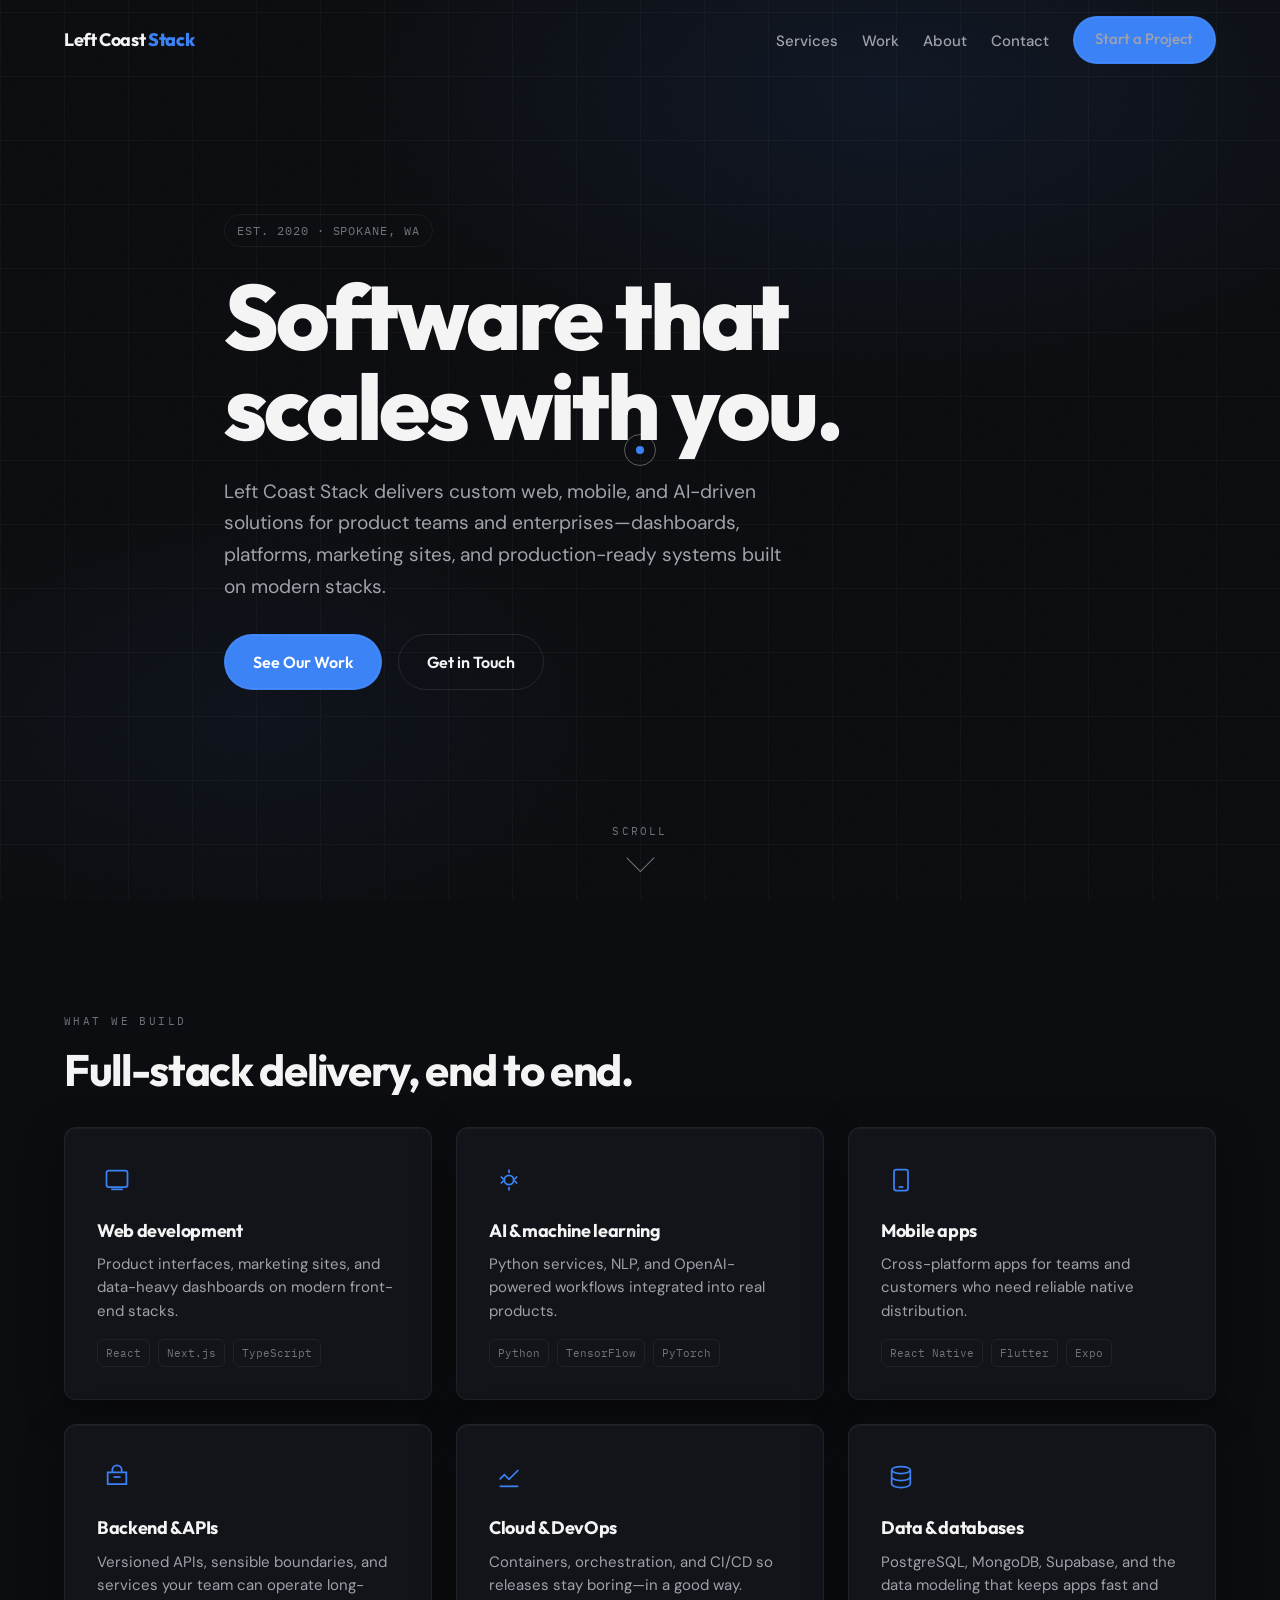
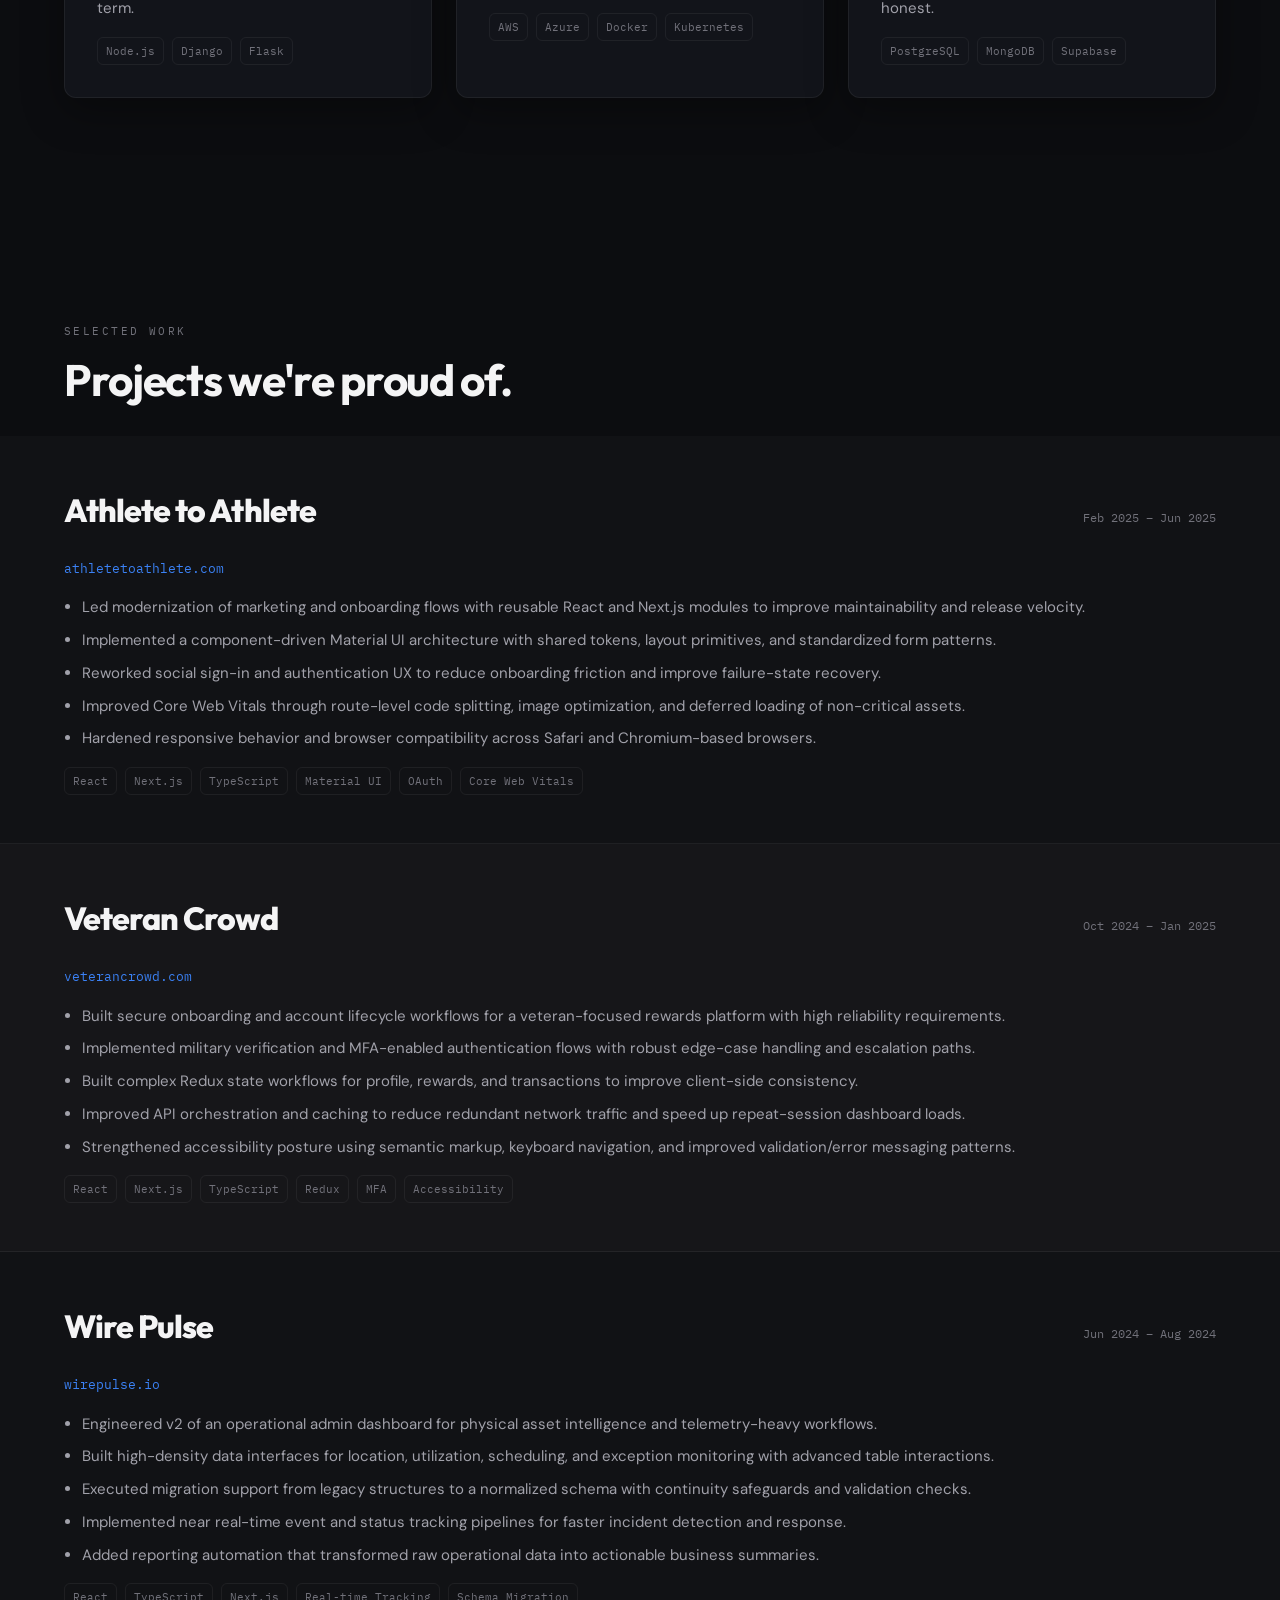
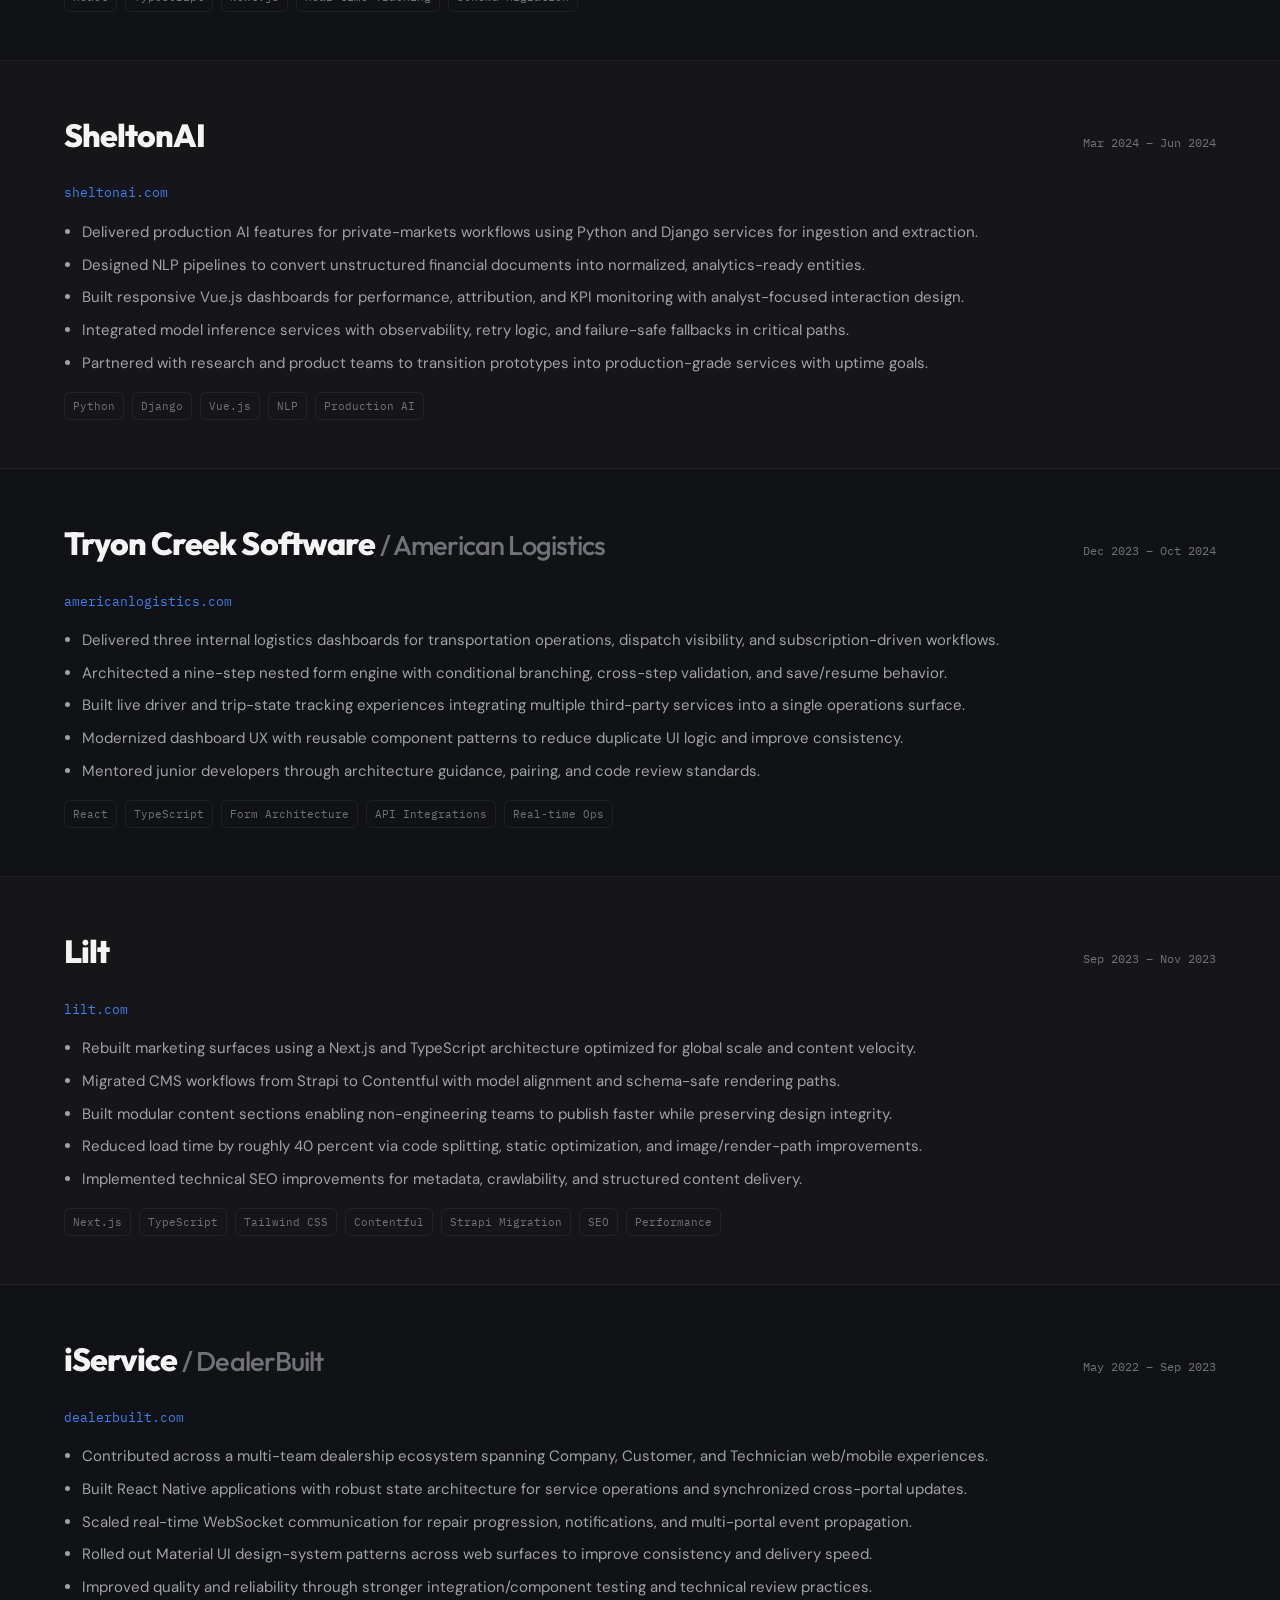
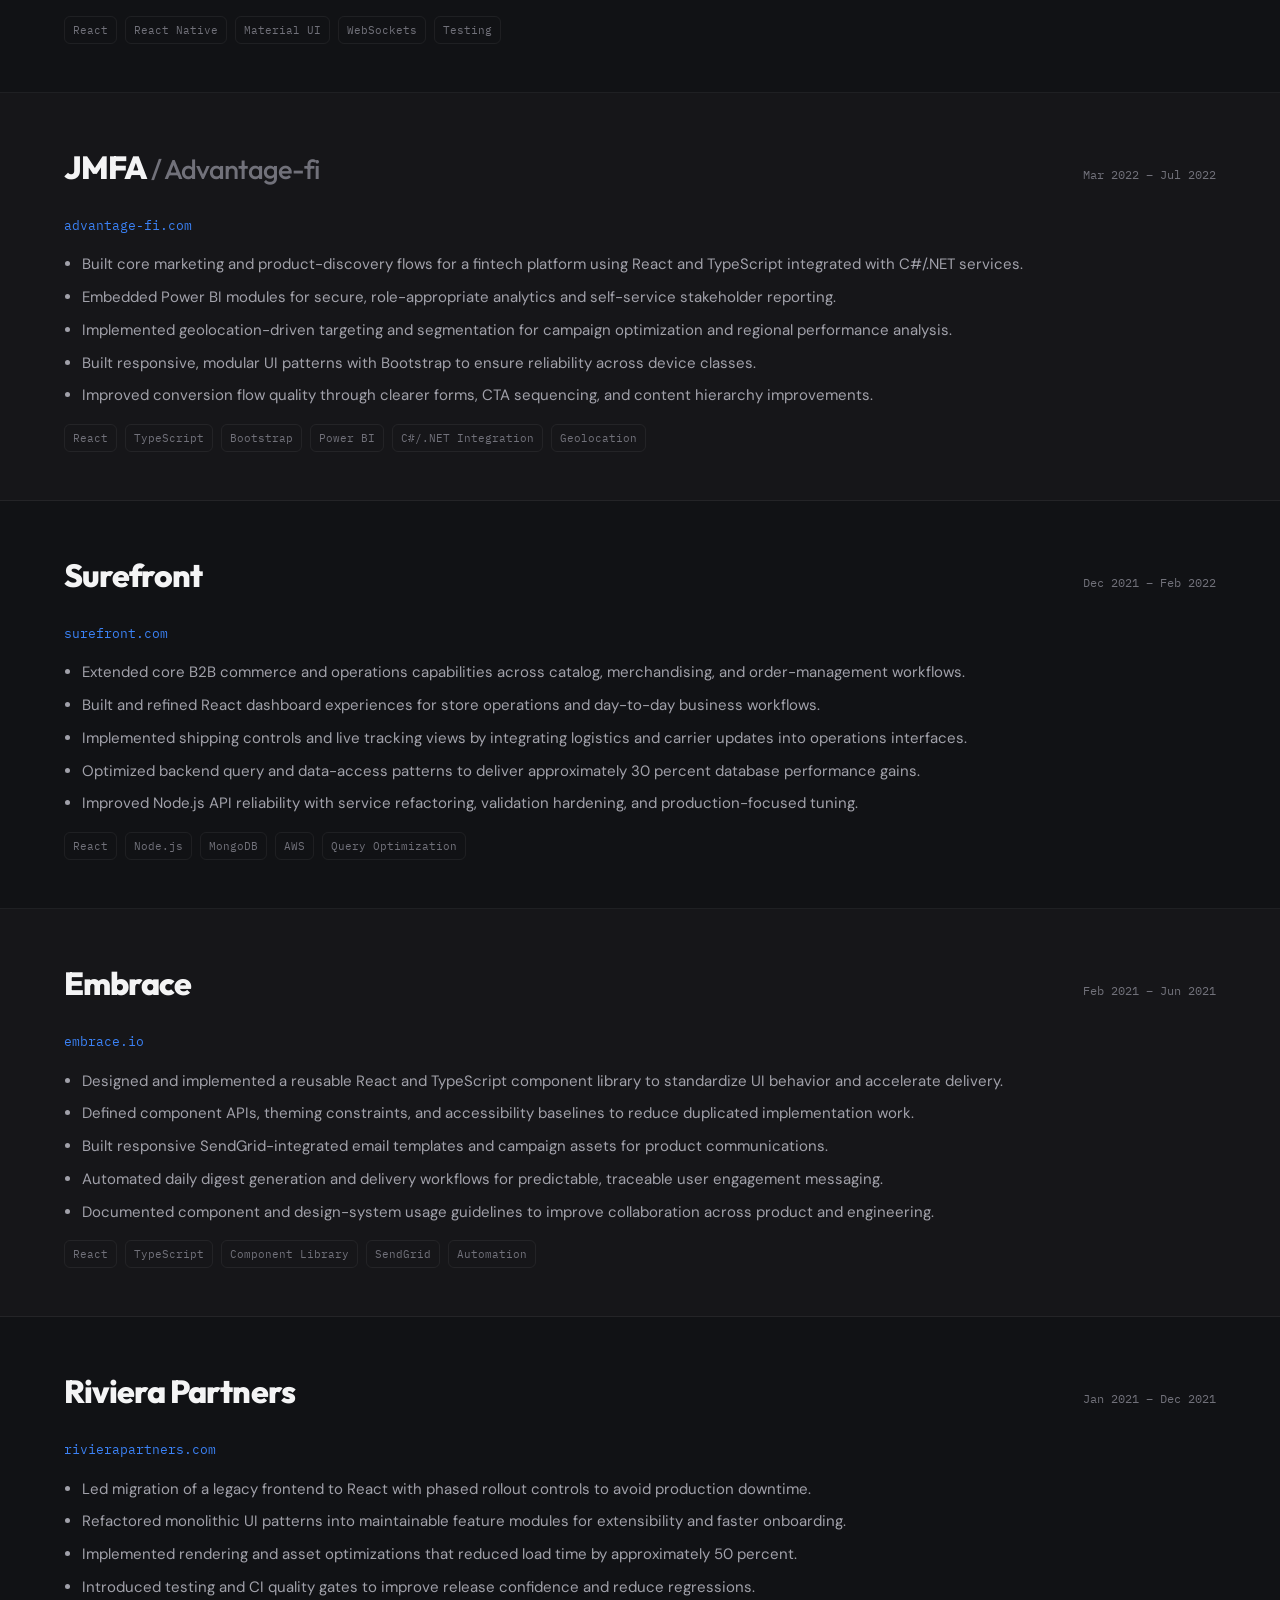
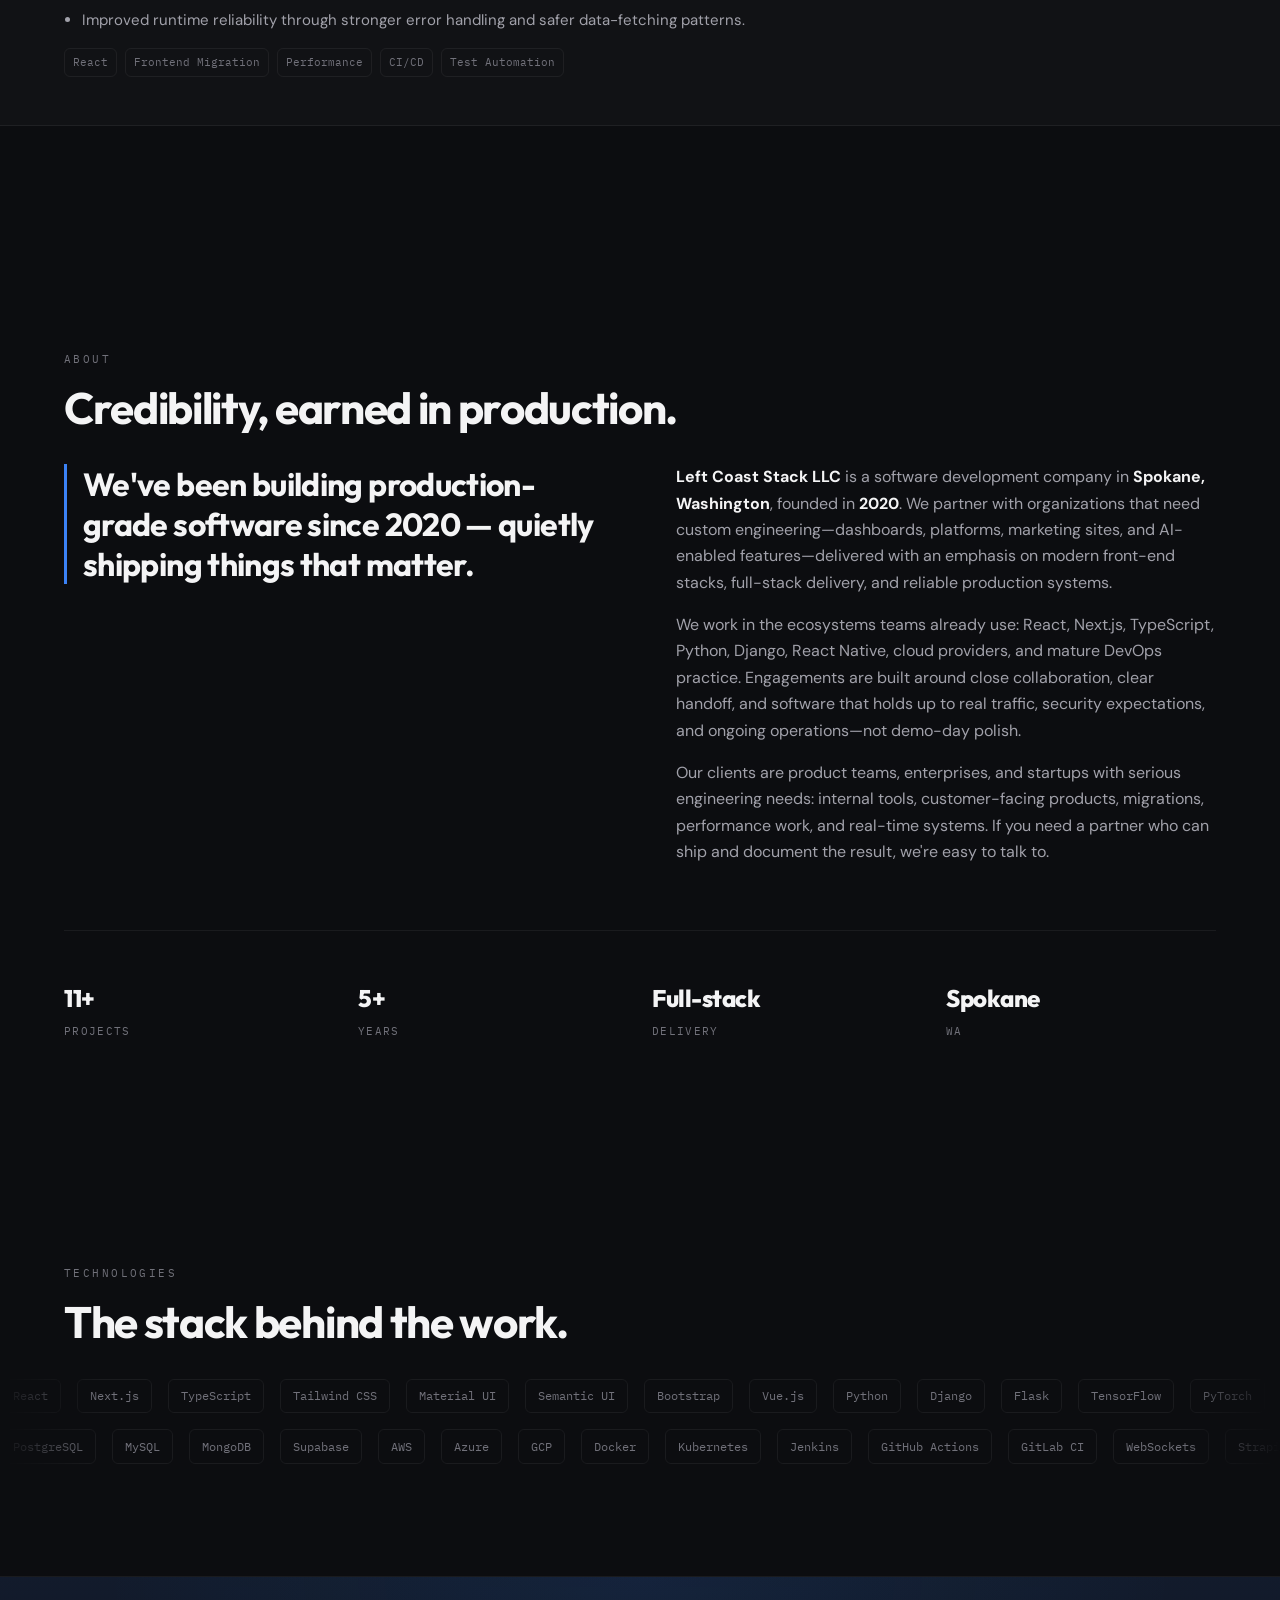
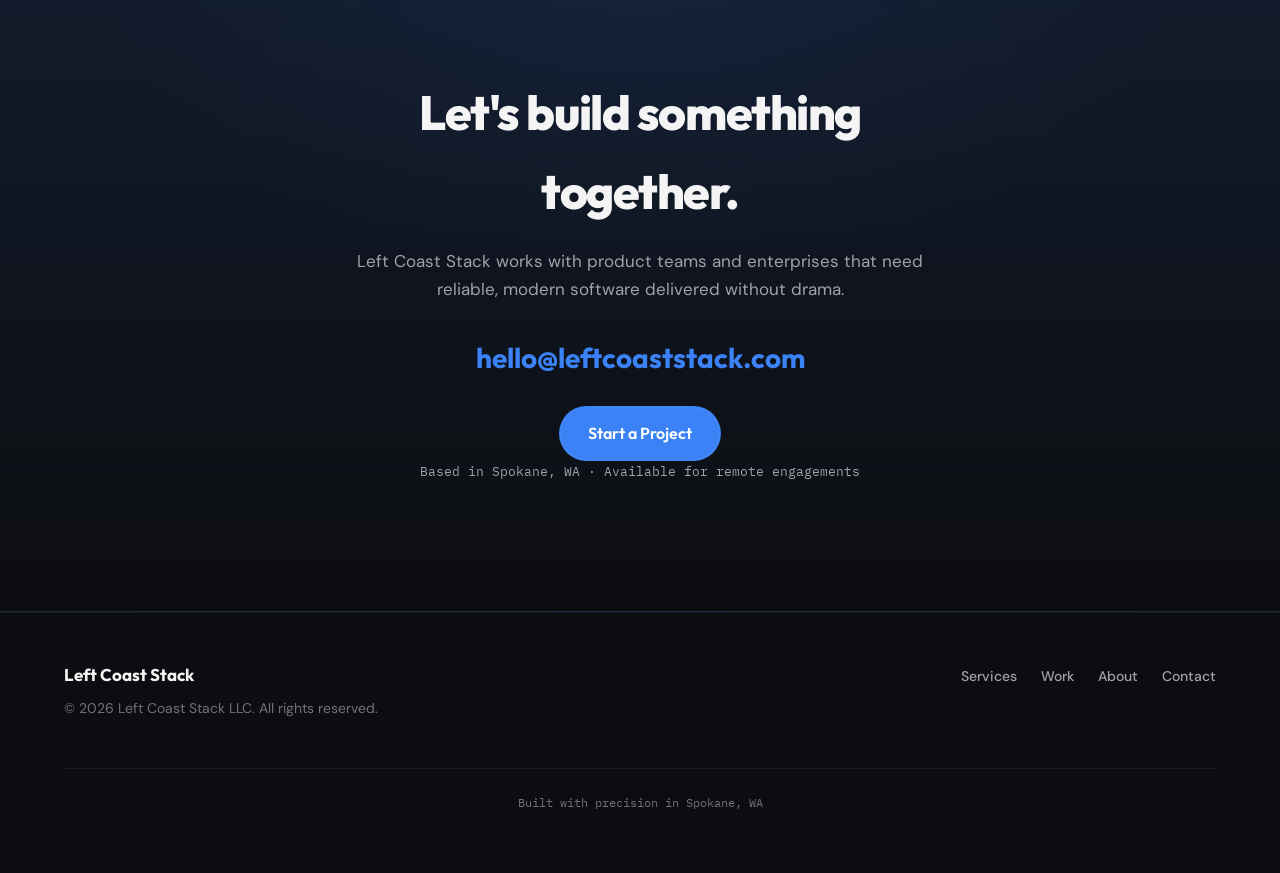
==== index.html @ 09f51503 "content: upgrade work experience copy across site Made-with: Cursor" ====
<!--
  DESIGN RESEARCH NOTES (FWA / Awwwards / Linear / Vercel / Stripe / dev-tool marketing sites)

  LAYOUT DECISIONS (borrowed & why):
  1) Centered editorial column with occasional full-bleed bands — matches Vercel/Stripe clarity:
     one primary reading measure, then rhythm breaks for portfolio “proof” so the page feels
     like a serious document, not a scattered landing template.
  2) Stacked horizontal project rows with alternating surface tones — common on high-end agency
     portfolios (Awwwards / Obys-style rhythm): scan-friendly, emphasizes each engagement as a
     discrete shipped artifact.
  3) Hero as full-viewport “stage” with faint grid + radial glow — echoes Linear’s calm dark UI
     and Vercel’s grid-as-aesthetic: depth without illustration bloat.

  TYPOGRAPHY STRATEGY:
  - Display / headings: Outfit (600–800) — geometric, confident, not overused like Space Grotesk.
  - Body: DM Sans (400–500) — humanist, highly legible on long about copy.
  - Tech / tags: IBM Plex Mono (400–500) — monospace credibility for stack tags and marquee.
  - Scale: clamp() from fluid hero (≈56–96px effective) down to compact labels; generous line-height
    on body (1.6–1.7), tighter on display (0.95–1.05).

  COLOR PALETTE RATIONALE:
  - Base #0c0d10 (near-black, slight warm neutrality): Pacific Northwest “night sky,” less sterile
    than pure black; reduces halation on OLED.
  - Surfaces #12141a / #161922: layered depth for cards and alternating work rows.
  - Text: high-contrast off-white hierarchy (#f4f4f5 primary, #a1a1aa muted).
  - Accent #3b82f6 (electric blue): signal for links, CTAs, and focus — reads as technical trust
    (infrastructure, precision) without purple SaaS cliché; used sparingly.

  MOTION / ANIMATION PHILOSOPHY:
  - Scroll: IntersectionObserver reveals — opacity + translateY, 0.6s ease-out, threshold 0.15;
    stagger lists with --delay. Motion earns attention; it never competes with copy (Linear’s
    “calm interface” principle).
  - Hover: fast (0.2–0.25s) micro-feedback on cards and work rows — tactile, not flashy.
  - Ambient: very slow (20s) gradient drift + low-opacity grid drift — alive but subconscious.

  SIGNATURE ELEMENT:
  - Custom cursor (dot + lagging ring) on pointer desktop + subtle film grain overlay — the kind of
    craft detail that reads “we care about pixels” before a visitor reads a single paragraph.
-->
<!DOCTYPE html>
<html lang="en">
  <head>
    <meta charset="utf-8" />
    <meta name="viewport" content="width=device-width, initial-scale=1" />
    <meta
      name="description"
      content="Left Coast Stack LLC — custom web, mobile, and AI-driven software for product teams and enterprises. Spokane, WA since 2020."
    />
    <title>Left Coast Stack LLC — Software engineering that ships</title>
    <link rel="icon" href="favicon.svg" type="image/svg+xml" />

    <meta property="og:type" content="website" />
    <meta property="og:title" content="Left Coast Stack LLC — Software engineering that ships" />
    <meta
      property="og:description"
      content="Custom software engineering for product teams and enterprises — dashboards, platforms, marketing sites, and AI-enabled features. Spokane, WA."
    />
    <meta property="og:url" content="https://leftcoaststack.com/" />
    <meta property="og:image" content="https://leftcoaststack.com/og-image.png" />
    <meta name="twitter:card" content="summary_large_image" />
    <meta name="twitter:title" content="Left Coast Stack LLC" />
    <meta
      name="twitter:description"
      content="Custom web, mobile, and AI-driven solutions — Spokane, WA since 2020."
    />
    <meta name="twitter:image" content="https://leftcoaststack.com/og-image.png" />

    <link rel="preconnect" href="https://fonts.googleapis.com" />
    <link rel="preconnect" href="https://fonts.gstatic.com" crossorigin />
    <link
      href="https://fonts.googleapis.com/css2?family=DM+Sans:ital,opsz,wght@0,9..40,400;0,9..40,500;1,9..40,400&family=IBM+Plex+Mono:wght@400;500&family=Outfit:wght@500;600;700;800&display=swap"
      rel="stylesheet"
    />

    <style>
      :root {
        --color-bg: #0c0d10;
        --color-surface: #12141a;
        --color-surface-elevated: #161922;
        --color-surface-row-a: rgba(255, 255, 255, 0.02);
        --color-surface-row-b: rgba(255, 255, 255, 0.04);
        --color-text: #f4f4f5;
        --color-text-muted: #a1a1aa;
        --color-text-faint: #71717a;
        --color-accent: #3b82f6;
        --color-accent-soft: rgba(59, 130, 246, 0.12);
        --color-border: rgba(255, 255, 255, 0.06);
        --color-border-strong: rgba(255, 255, 255, 0.1);
        --color-nav-scrolled-bg: rgba(12, 13, 16, 0.8);
        --font-display: "Outfit", system-ui, sans-serif;
        --font-body: "DM Sans", system-ui, sans-serif;
        --font-mono: "IBM Plex Mono", ui-monospace, monospace;
        --space-xs: 0.25rem;
        --space-sm: 0.5rem;
        --space-md: 1rem;
        --space-lg: 1.5rem;
        --space-xl: 2rem;
        --space-2xl: 3rem;
        --space-3xl: 4.5rem;
        --space-4xl: 6rem;
        --space-section: clamp(4rem, 12vw, 7rem);
        --radius-sm: 0.375rem;
        --radius-md: 0.75rem;
        --radius-pill: 9999px;
        --content-max: 72rem;
        --content-narrow: 40rem;
        --ease-out: cubic-bezier(0.22, 1, 0.36, 1);
        --transition-fast: 0.25s var(--ease-out);
        --transition-reveal: 0.6s var(--ease-out);
        --shadow-card: 0 1px 0 rgba(255, 255, 255, 0.04) inset, 0 12px 40px rgba(0, 0, 0, 0.35);
        --shadow-card-hover: 0 1px 0 rgba(255, 255, 255, 0.06) inset, 0 20px 50px rgba(0, 0, 0, 0.45);
        --z-cursor: 9999;
        --z-nav: 100;
        --z-grain: 50;
      }

      *,
      *::before,
      *::after {
        box-sizing: border-box;
      }

      html {
        scroll-behavior: smooth;
      }

      @media (prefers-reduced-motion: reduce) {
        html {
          scroll-behavior: auto;
        }
        *,
        *::before,
        *::after {
          animation-duration: 0.01ms !important;
          animation-iteration-count: 1 !important;
          transition-duration: 0.01ms !important;
        }
      }

      body {
        margin: 0;
        font-family: var(--font-body);
        font-size: 1.0625rem;
        line-height: 1.65;
        color: var(--color-text);
        background-color: var(--color-bg);
        overflow-x: hidden;
        -webkit-font-smoothing: antialiased;
      }

      .skip-link {
        position: absolute;
        left: -9999px;
        top: 0.5rem;
        z-index: calc(var(--z-nav) + 1);
        padding: var(--space-sm) var(--space-md);
        background: var(--color-accent);
        color: #fff;
        font-weight: 600;
        border-radius: var(--radius-sm);
        text-decoration: none;
      }

      .skip-link:focus {
        left: 0.5rem;
      }

      /* Film grain */
      .grain {
        pointer-events: none;
        position: fixed;
        inset: 0;
        z-index: var(--z-grain);
        opacity: 0.04;
        mix-blend-mode: overlay;
        background-image: url("data:image/svg+xml,%3Csvg viewBox='0 0 256 256' xmlns='http://www.w3.org/2000/svg'%3E%3Cfilter id='n'%3E%3CfeTurbulence type='fractalNoise' baseFrequency='0.85' numOctaves='4' stitchTiles='stitch'/%3E%3C/filter%3E%3Crect width='100%25' height='100%25' filter='url(%23n)'/%3E%3C/svg%3E");
      }

      /* Custom cursor */
      .cursor-dot,
      .cursor-ring {
        display: none;
      }

      html:has(body.is-pointer-fine),
      body.is-pointer-fine,
      body.is-pointer-fine * {
        cursor: none;
      }

      body.is-pointer-fine .cursor-dot,
      body.is-pointer-fine .cursor-ring {
        display: block;
        position: fixed;
        top: 0;
        left: 0;
        pointer-events: none;
        z-index: var(--z-cursor);
        border-radius: 50%;
        transform: translate3d(-100px, -100px, 0);
        will-change: transform;
      }

      body.is-pointer-fine .cursor-dot {
        width: 8px;
        height: 8px;
        margin: -4px 0 0 -4px;
        background: var(--color-accent);
        transform-origin: center center;
        transition: background 0.2s ease, opacity 0.2s ease;
      }

      body.is-pointer-fine .cursor-ring {
        width: 32px;
        height: 32px;
        margin: -16px 0 0 -16px;
        border: 1px solid rgba(244, 244, 245, 0.35);
        transition: border-color 0.2s ease, background 0.2s ease, opacity 0.2s ease;
      }

      body.is-pointer-fine.cursor-hover .cursor-dot {
        background: #fff;
      }

      body.is-pointer-fine.cursor-hover .cursor-ring {
        border-color: var(--color-accent);
        background: rgba(59, 130, 246, 0.08);
      }

      a:focus-visible,
      button:focus-visible {
        outline: 2px solid var(--color-accent);
        outline-offset: 3px;
      }

      .container {
        width: min(100% - var(--space-xl) * 2, var(--content-max));
        margin-inline: auto;
      }

      .container--narrow {
        width: min(100% - var(--space-xl) * 2, var(--content-narrow));
      }

      /* Nav */
      .site-nav {
        position: fixed;
        top: 0;
        left: 0;
        right: 0;
        z-index: var(--z-nav);
        transition: background var(--transition-fast), border-color var(--transition-fast),
          backdrop-filter var(--transition-fast);
      }

      .site-nav__inner {
        display: flex;
        align-items: center;
        justify-content: space-between;
        gap: var(--space-md);
        padding: var(--space-md) var(--space-xl);
        max-width: calc(var(--content-max) + 4rem);
        margin-inline: auto;
      }

      .site-nav.scrolled {
        background: var(--color-nav-scrolled-bg);
        backdrop-filter: blur(16px);
        -webkit-backdrop-filter: blur(16px);
        border-bottom: 1px solid rgba(255, 255, 255, 0.08);
      }

      .logo {
        font-family: var(--font-display);
        font-weight: 700;
        font-size: 1.125rem;
        letter-spacing: -0.02em;
        color: var(--color-text);
        text-decoration: none;
        white-space: nowrap;
      }

      .logo__accent {
        color: var(--color-accent);
        font-weight: 800;
      }

      .nav-links {
        display: flex;
        flex-wrap: wrap;
        align-items: center;
        justify-content: flex-end;
        gap: var(--space-lg);
        list-style: none;
        margin: 0;
        padding: 0;
      }

      .nav-links a {
        font-size: 0.9375rem;
        font-weight: 500;
        color: var(--color-text-muted);
        text-decoration: none;
        transition: color var(--transition-fast);
      }

      .nav-links a:hover {
        color: var(--color-text);
      }

      .btn {
        display: inline-flex;
        align-items: center;
        justify-content: center;
        gap: var(--space-sm);
        font-family: var(--font-display);
        font-weight: 600;
        font-size: 0.9375rem;
        padding: 0.65rem 1.35rem;
        border-radius: var(--radius-pill);
        text-decoration: none;
        border: 1px solid transparent;
        cursor: pointer;
        transition: transform var(--transition-fast), border-color var(--transition-fast),
          background var(--transition-fast), color var(--transition-fast), box-shadow var(--transition-fast);
      }

      .btn--primary {
        background: var(--color-accent);
        color: #fff;
        box-shadow: 0 0 0 1px rgba(255, 255, 255, 0.06) inset;
      }

      .btn--primary:hover {
        filter: brightness(1.06);
        transform: translateY(-1px);
      }

      .btn--ghost {
        background: transparent;
        color: var(--color-text);
        border-color: var(--color-border-strong);
      }

      .btn--ghost:hover {
        border-color: var(--color-accent);
        color: var(--color-text);
      }

      .btn--large {
        padding: 0.85rem 1.75rem;
        font-size: 1rem;
      }

      /* Reveal */
      .reveal {
        opacity: 0;
        transform: translateY(24px);
        transition: opacity var(--transition-reveal), transform var(--transition-reveal);
        transition-delay: var(--delay, 0s);
      }

      .reveal.is-visible {
        opacity: 1;
        transform: translateY(0);
      }

      .hero-line {
        opacity: 0;
        transform: translateY(16px);
        animation: heroLineIn 0.7s var(--ease-out) forwards;
        animation-delay: var(--hero-delay, 0s);
      }

      @keyframes heroLineIn {
        to {
          opacity: 1;
          transform: translateY(0);
        }
      }

      /* Hero */
      .hero {
        position: relative;
        min-height: 100vh;
        min-height: 100dvh;
        display: flex;
        flex-direction: column;
        justify-content: center;
        padding: calc(5rem + var(--space-xl)) var(--space-xl) var(--space-3xl);
        overflow: hidden;
      }

      .hero__bg {
        position: absolute;
        inset: 0;
        z-index: 0;
        background: radial-gradient(ellipse 80% 60% at 70% 10%, rgba(59, 130, 246, 0.09), transparent 55%),
          radial-gradient(ellipse 60% 50% at 20% 80%, rgba(59, 130, 246, 0.05), transparent 50%),
          var(--color-bg);
        animation: meshDrift 20s ease-in-out infinite alternate;
      }

      @keyframes meshDrift {
        0% {
          filter: hue-rotate(0deg);
          transform: scale(1) translate3d(0, 0, 0);
        }
        100% {
          filter: hue-rotate(12deg);
          transform: scale(1.03) translate3d(-1%, 1%, 0);
        }
      }

      .hero__grid-lines {
        position: absolute;
        inset: -20%;
        z-index: 0;
        opacity: 0.06;
        background-image: linear-gradient(rgba(255, 255, 255, 0.5) 1px, transparent 1px),
          linear-gradient(90deg, rgba(255, 255, 255, 0.5) 1px, transparent 1px);
        background-size: 64px 64px;
        animation: gridDrift 80s linear infinite;
      }

      @keyframes gridDrift {
        to {
          transform: translate3d(-64px, -64px, 0);
        }
      }

      .hero__content {
        position: relative;
        z-index: 1;
        max-width: 52rem;
      }

      .hero__title {
        font-family: var(--font-display);
        font-weight: 800;
        letter-spacing: -0.035em;
        line-height: 0.98;
        font-size: clamp(3.25rem, 8vw, 5.75rem);
        margin: 0 0 var(--space-lg);
        color: var(--color-text);
      }

      .hero__title .line {
        display: block;
      }

      .hero__badge {
        display: inline-flex;
        align-items: center;
        gap: var(--space-sm);
        font-family: var(--font-mono);
        font-size: 0.75rem;
        letter-spacing: 0.08em;
        text-transform: uppercase;
        color: var(--color-text-faint);
        border: 1px solid var(--color-border);
        padding: 0.35rem 0.75rem;
        border-radius: var(--radius-pill);
        margin-bottom: var(--space-lg);
      }

      .hero__sub {
        font-size: clamp(1.05rem, 2vw, 1.2rem);
        color: var(--color-text-muted);
        max-width: 36rem;
        margin: 0 0 var(--space-xl);
      }

      .hero__actions {
        display: flex;
        flex-wrap: wrap;
        gap: var(--space-md);
        margin-bottom: var(--space-2xl);
      }

      .scroll-hint {
        position: absolute;
        bottom: var(--space-xl);
        left: 50%;
        transform: translateX(-50%);
        z-index: 1;
        display: flex;
        flex-direction: column;
        align-items: center;
        gap: var(--space-sm);
        color: var(--color-text-faint);
        font-family: var(--font-mono);
        font-size: 0.6875rem;
        letter-spacing: 0.2em;
        text-transform: uppercase;
      }

      .scroll-hint__chev {
        width: 20px;
        height: 20px;
        border-right: 1px solid currentColor;
        border-bottom: 1px solid currentColor;
        transform: rotate(45deg);
        animation: chevBounce 2s ease-in-out infinite;
      }

      @keyframes chevBounce {
        0%,
        100% {
          transform: rotate(45deg) translateY(0);
          opacity: 0.4;
        }
        50% {
          transform: rotate(45deg) translateY(6px);
          opacity: 1;
        }
      }

      /* Sections */
      .section-label {
        font-family: var(--font-mono);
        font-size: 0.6875rem;
        letter-spacing: 0.22em;
        text-transform: uppercase;
        color: var(--color-text-faint);
        margin: 0 0 var(--space-md);
      }

      .section-title {
        font-family: var(--font-display);
        font-weight: 700;
        font-size: clamp(2rem, 4vw, 2.75rem);
        letter-spacing: -0.03em;
        line-height: 1.1;
        margin: 0 0 var(--space-xl);
        color: var(--color-text);
      }

      .section {
        padding-block: var(--space-section);
        scroll-margin-top: 5rem;
      }

      /* Services */
      .services-grid {
        display: grid;
        grid-template-columns: repeat(auto-fit, minmax(17rem, 1fr));
        gap: var(--space-lg);
      }

      .service-card {
        position: relative;
        background: var(--color-surface);
        border: 1px solid var(--color-border);
        border-radius: var(--radius-md);
        padding: var(--space-xl);
        box-shadow: var(--shadow-card);
        transition: transform var(--transition-fast), border-color var(--transition-fast),
          box-shadow var(--transition-fast);
      }

      .service-card:hover {
        transform: translateY(-4px);
        border-color: rgba(59, 130, 246, 0.35);
        box-shadow: var(--shadow-card-hover);
      }

      .service-card__icon {
        width: 2.5rem;
        height: 2.5rem;
        display: flex;
        align-items: center;
        justify-content: center;
        margin-bottom: var(--space-md);
        color: var(--color-accent);
      }

      .service-card h3 {
        font-family: var(--font-display);
        font-weight: 700;
        font-size: 1.125rem;
        margin: 0 0 var(--space-sm);
        letter-spacing: -0.02em;
      }

      .service-card p {
        margin: 0 0 var(--space-md);
        color: var(--color-text-muted);
        font-size: 0.9375rem;
        line-height: 1.55;
      }

      .tag-row {
        display: flex;
        flex-wrap: wrap;
        gap: var(--space-sm);
      }

      .tag {
        font-family: var(--font-mono);
        font-size: 0.6875rem;
        padding: 0.25rem 0.5rem;
        border-radius: var(--radius-sm);
        border: 1px solid var(--color-border);
        color: var(--color-text-faint);
      }

      /* Work */
      .work-list {
        display: flex;
        flex-direction: column;
        gap: 0;
      }

      .work-row {
        position: relative;
        padding: var(--space-2xl) var(--space-xl);
        border-bottom: 1px solid var(--color-border);
        transition: background var(--transition-fast);
      }

      .work-row::before {
        content: "";
        position: absolute;
        left: 0;
        top: 0;
        bottom: 0;
        width: 3px;
        background: var(--color-accent);
        transform: scaleY(0);
        transform-origin: center top;
        opacity: 0;
        transition: transform 0.35s var(--ease-out), opacity 0.35s var(--ease-out);
      }

      .work-row:hover {
        background: rgba(255, 255, 255, 0.03);
      }

      .work-row:hover::before {
        transform: scaleY(1);
        opacity: 1;
      }

      .work-row:nth-child(odd) {
        background: var(--color-surface-row-a);
      }

      .work-row:nth-child(even) {
        background: var(--color-surface-row-b);
      }

      .work-row:hover:nth-child(odd),
      .work-row:hover:nth-child(even) {
        background: rgba(59, 130, 246, 0.06);
      }

      .work-row__inner {
        max-width: var(--content-max);
        margin-inline: auto;
      }

      .work-row__top {
        display: flex;
        flex-wrap: wrap;
        align-items: baseline;
        justify-content: space-between;
        gap: var(--space-md);
        margin-bottom: var(--space-md);
      }

      .work-row__client {
        font-family: var(--font-display);
        font-weight: 800;
        font-size: clamp(1.5rem, 3vw, 2rem);
        letter-spacing: -0.03em;
        margin: 0;
      }

      .work-row__meta {
        font-family: var(--font-mono);
        font-size: 0.75rem;
        color: var(--color-text-faint);
      }

      .work-row__link {
        display: inline-block;
        font-family: var(--font-mono);
        font-size: 0.8125rem;
        color: var(--color-accent);
        text-decoration: none;
        margin-bottom: var(--space-md);
        word-break: break-all;
      }

      .work-row__link:hover {
        text-decoration: underline;
      }

      .work-row ul {
        margin: 0 0 var(--space-md);
        padding-left: 1.15rem;
        color: var(--color-text-muted);
        font-size: 0.9375rem;
      }

      .work-row li {
        margin-bottom: var(--space-sm);
      }

      /* About split */
      .about-grid {
        display: grid;
        grid-template-columns: 1fr;
        gap: var(--space-2xl);
        align-items: start;
      }

      @media (min-width: 960px) {
        .about-grid {
          grid-template-columns: 1fr 1fr;
          gap: var(--space-3xl);
        }
      }

      .pull-quote {
        font-family: var(--font-display);
        font-weight: 700;
        font-size: clamp(1.5rem, 2.5vw, 2rem);
        line-height: 1.25;
        letter-spacing: -0.02em;
        color: var(--color-text);
        margin: 0;
        padding-left: var(--space-md);
        border-left: 3px solid var(--color-accent);
      }

      .about-copy p {
        color: var(--color-text-muted);
        margin: 0 0 var(--space-md);
        font-size: 1rem;
      }

      .stats {
        display: grid;
        grid-template-columns: repeat(2, 1fr);
        gap: var(--space-lg);
        margin-top: var(--space-2xl);
        padding-top: var(--space-2xl);
        border-top: 1px solid var(--color-border);
      }

      @media (min-width: 768px) {
        .stats {
          grid-template-columns: repeat(4, 1fr);
        }
      }

      .stat {
        text-align: left;
      }

      .stat__value {
        font-family: var(--font-display);
        font-weight: 800;
        font-size: 1.5rem;
        color: var(--color-text);
        letter-spacing: -0.02em;
      }

      .stat__label {
        font-family: var(--font-mono);
        font-size: 0.6875rem;
        letter-spacing: 0.12em;
        text-transform: uppercase;
        color: var(--color-text-faint);
        margin-top: var(--space-xs);
      }

      /* Marquee */
      .marquee-wrap {
        overflow: hidden;
        mask-image: linear-gradient(90deg, transparent, #000 8%, #000 92%, transparent);
        -webkit-mask-image: linear-gradient(90deg, transparent, #000 8%, #000 92%, transparent);
      }

      .marquee {
        display: flex;
        width: max-content;
        gap: var(--space-md);
        animation: marqueeLeft 55s linear infinite;
      }

      .marquee--reverse {
        animation-name: marqueeRight;
        margin-top: var(--space-md);
      }

      .marquee-wrap:hover .marquee {
        animation-play-state: paused;
      }

      @keyframes marqueeLeft {
        from {
          transform: translateX(0);
        }
        to {
          transform: translateX(-50%);
        }
      }

      @keyframes marqueeRight {
        from {
          transform: translateX(-50%);
        }
        to {
          transform: translateX(0);
        }
      }

      .marquee__inner {
        display: flex;
        gap: var(--space-md);
      }

      .marquee .tag {
        white-space: nowrap;
        font-size: 0.75rem;
        padding: 0.4rem 0.75rem;
      }

      /* Contact */
      .contact-band {
        padding: var(--space-4xl) var(--space-xl);
        background: linear-gradient(180deg, var(--color-accent-soft), transparent),
          radial-gradient(ellipse 70% 80% at 50% 0%, rgba(59, 130, 246, 0.08), transparent 60%);
        border-top: 1px solid var(--color-border);
        border-bottom: 1px solid var(--color-border);
        text-align: center;
      }

      .contact-band h2 {
        font-family: var(--font-display);
        font-weight: 800;
        font-size: clamp(2rem, 4vw, 3rem);
        letter-spacing: -0.03em;
        margin: 0 0 var(--space-md);
      }

      .contact-band p {
        color: var(--color-text-muted);
        max-width: 36rem;
        margin: 0 auto var(--space-xl);
      }

      .contact-email {
        font-family: var(--font-display);
        font-weight: 700;
        font-size: clamp(1.25rem, 3vw, 1.75rem);
        color: var(--color-accent);
        text-decoration: none;
        display: inline-block;
        margin-bottom: var(--space-lg);
      }

      .contact-email:hover {
        text-decoration: underline;
      }

      .contact-loc {
        font-family: var(--font-mono);
        font-size: 0.8125rem;
        color: var(--color-text-faint);
        margin-top: var(--space-xl);
      }

      /* Footer */
      .site-footer {
        padding: var(--space-2xl) var(--space-xl);
        border-top: 1px solid rgba(255, 255, 255, 0.06);
      }

      .footer__grid {
        display: grid;
        gap: var(--space-xl);
        max-width: var(--content-max);
        margin-inline: auto;
      }

      @media (min-width: 768px) {
        .footer__grid {
          grid-template-columns: 1fr auto;
          align-items: start;
        }
      }

      .footer__brand {
        font-family: var(--font-display);
        font-weight: 700;
        margin: 0 0 var(--space-sm);
      }

      .footer__copy {
        margin: 0;
        font-size: 0.875rem;
        color: var(--color-text-faint);
      }

      .footer__nav {
        display: flex;
        flex-wrap: wrap;
        gap: var(--space-md) var(--space-lg);
        list-style: none;
        margin: 0;
        padding: 0;
      }

      .footer__nav a {
        color: var(--color-text-muted);
        text-decoration: none;
        font-size: 0.875rem;
        font-weight: 500;
      }

      .footer__nav a:hover {
        color: var(--color-text);
      }

      .footer__tag {
        grid-column: 1 / -1;
        text-align: center;
        font-family: var(--font-mono);
        font-size: 0.75rem;
        color: var(--color-text-faint);
        padding-top: var(--space-lg);
        border-top: 1px solid var(--color-border);
        margin-top: var(--space-md);
      }

      @media (max-width: 640px) {
        .site-nav__inner {
          flex-direction: column;
          align-items: stretch;
          padding: var(--space-md);
        }

        .nav-links {
          justify-content: center;
          gap: var(--space-md);
        }

        .nav-links li:last-child {
          width: 100%;
          display: flex;
          justify-content: center;
        }

        .scroll-hint {
          display: none;
        }
      }
    </style>
  </head>
  <body>
    <div class="grain" aria-hidden="true"></div>
    <div class="cursor-dot" aria-hidden="true"></div>
    <div class="cursor-ring" aria-hidden="true"></div>

    <a class="skip-link" href="#main">Skip to content</a>

    <header class="site-nav" id="site-nav" role="banner">
      <div class="site-nav__inner">
        <a class="logo" href="#top" aria-label="Left Coast Stack home">
          Left Coast <span class="logo__accent">Stack</span>
        </a>
        <nav aria-label="Primary">
          <ul class="nav-links">
            <li><a href="#services">Services</a></li>
            <li><a href="#work">Work</a></li>
            <li><a href="#about">About</a></li>
            <li><a href="#contact">Contact</a></li>
            <li><a class="btn btn--primary" href="mailto:hello@leftcoaststack.com">Start a Project</a></li>
          </ul>
        </nav>
      </div>
    </header>

    <main id="main">
      <section class="hero" id="top" aria-label="Introduction">
        <div class="hero__bg" aria-hidden="true"></div>
        <div class="hero__grid-lines" aria-hidden="true"></div>
        <div class="container hero__content">
          <p class="hero__badge hero-line" style="--hero-delay: 0.05s">Est. 2020 · Spokane, WA</p>
          <h1 class="hero__title">
            <span class="line hero-line" style="--hero-delay: 0.15s">Software that</span>
            <span class="line hero-line" style="--hero-delay: 0.28s">scales with you.</span>
          </h1>
          <p class="hero__sub hero-line" style="--hero-delay: 0.42s">
            Left Coast Stack delivers custom web, mobile, and AI-driven solutions for product teams and
            enterprises—dashboards, platforms, marketing sites, and production-ready systems built on modern stacks.
          </p>
          <div class="hero__actions hero-line" style="--hero-delay: 0.55s">
            <a class="btn btn--primary btn--large" href="#work">See Our Work</a>
            <a class="btn btn--ghost btn--large" href="#contact">Get in Touch</a>
          </div>
        </div>
        <div class="scroll-hint" aria-hidden="true">
          <span>Scroll</span>
          <span class="scroll-hint__chev"></span>
        </div>
      </section>

      <section class="section" id="services" aria-labelledby="services-heading">
        <div class="container">
          <p class="section-label reveal">What we build</p>
          <h2 id="services-heading" class="section-title reveal" style="--delay: 0.05s">
            Full-stack delivery, end to end.
          </h2>
          <div class="services-grid">
            <article class="service-card reveal" style="--delay: 0s">
              <div class="service-card__icon" aria-hidden="true">
                <svg width="28" height="28" viewBox="0 0 24 24" fill="none" stroke="currentColor" stroke-width="1.5">
                  <rect x="3" y="4" width="18" height="14" rx="2" />
                  <path d="M7 20h10" />
                </svg>
              </div>
              <h3>Web development</h3>
              <p>Product interfaces, marketing sites, and data-heavy dashboards on modern front-end stacks.</p>
              <div class="tag-row">
                <span class="tag">React</span>
                <span class="tag">Next.js</span>
                <span class="tag">TypeScript</span>
              </div>
            </article>
            <article class="service-card reveal" style="--delay: 0.1s">
              <div class="service-card__icon" aria-hidden="true">
                <svg width="28" height="28" viewBox="0 0 24 24" fill="none" stroke="currentColor" stroke-width="1.5">
                  <path d="M12 3v3M5 9l2.5 2.5M19 9l-2.5 2.5M5 15l2.5-2.5M19 15l-2.5-2.5M12 21v-3" />
                  <circle cx="12" cy="12" r="4" />
                </svg>
              </div>
              <h3>AI &amp; machine learning</h3>
              <p>Python services, NLP, and OpenAI-powered workflows integrated into real products.</p>
              <div class="tag-row">
                <span class="tag">Python</span>
                <span class="tag">TensorFlow</span>
                <span class="tag">PyTorch</span>
              </div>
            </article>
            <article class="service-card reveal" style="--delay: 0.2s">
              <div class="service-card__icon" aria-hidden="true">
                <svg width="28" height="28" viewBox="0 0 24 24" fill="none" stroke="currentColor" stroke-width="1.5">
                  <rect x="6" y="3" width="12" height="18" rx="2" />
                  <path d="M10 18h4" />
                </svg>
              </div>
              <h3>Mobile apps</h3>
              <p>Cross-platform apps for teams and customers who need reliable native distribution.</p>
              <div class="tag-row">
                <span class="tag">React Native</span>
                <span class="tag">Flutter</span>
                <span class="tag">Expo</span>
              </div>
            </article>
            <article class="service-card reveal" style="--delay: 0.3s">
              <div class="service-card__icon" aria-hidden="true">
                <svg width="28" height="28" viewBox="0 0 24 24" fill="none" stroke="currentColor" stroke-width="1.5">
                  <path d="M4 8h16v10H4zM8 8V6a4 4 0 018 0v2" />
                  <path d="M9 12h6" />
                </svg>
              </div>
              <h3>Backend &amp; APIs</h3>
              <p>Versioned APIs, sensible boundaries, and services your team can operate long-term.</p>
              <div class="tag-row">
                <span class="tag">Node.js</span>
                <span class="tag">Django</span>
                <span class="tag">Flask</span>
              </div>
            </article>
            <article class="service-card reveal" style="--delay: 0.4s">
              <div class="service-card__icon" aria-hidden="true">
                <svg width="28" height="28" viewBox="0 0 24 24" fill="none" stroke="currentColor" stroke-width="1.5">
                  <path d="M4 14l4-4 4 4 8-8" />
                  <path d="M4 20h16" />
                </svg>
              </div>
              <h3>Cloud &amp; DevOps</h3>
              <p>Containers, orchestration, and CI/CD so releases stay boring—in a good way.</p>
              <div class="tag-row">
                <span class="tag">AWS</span>
                <span class="tag">Azure</span>
                <span class="tag">Docker</span>
                <span class="tag">Kubernetes</span>
              </div>
            </article>
            <article class="service-card reveal" style="--delay: 0.5s">
              <div class="service-card__icon" aria-hidden="true">
                <svg width="28" height="28" viewBox="0 0 24 24" fill="none" stroke="currentColor" stroke-width="1.5">
                  <ellipse cx="12" cy="6" rx="8" ry="3" />
                  <path d="M4 6v6c0 1.7 3.6 3 8 3s8-1.3 8-3V6" />
                  <path d="M4 12v6c0 1.7 3.6 3 8 3s8-1.3 8-3v-6" />
                </svg>
              </div>
              <h3>Data &amp; databases</h3>
              <p>PostgreSQL, MongoDB, Supabase, and the data modeling that keeps apps fast and honest.</p>
              <div class="tag-row">
                <span class="tag">PostgreSQL</span>
                <span class="tag">MongoDB</span>
                <span class="tag">Supabase</span>
              </div>
            </article>
          </div>
        </div>
      </section>

      <section class="section" id="work" aria-labelledby="work-heading">
        <div class="container" style="margin-bottom: var(--space-xl)">
          <p class="section-label reveal">Selected work</p>
          <h2 id="work-heading" class="section-title reveal" style="--delay: 0.05s">Projects we're proud of.</h2>
        </div>
        <div class="work-list">
          <article class="work-row reveal" style="--delay: 0s">
            <div class="work-row__inner">
              <div class="work-row__top">
                <h3 class="work-row__client">Athlete to Athlete</h3>
                <span class="work-row__meta">Feb 2025 – Jun 2025</span>
              </div>
              <a
                class="work-row__link"
                href="https://athletetoathlete.com"
                target="_blank"
                rel="noopener noreferrer"
                >athletetoathlete.com</a
              >
              <ul>
                <li>Led modernization of marketing and onboarding flows with reusable React and Next.js modules to improve maintainability and release velocity.</li>
                <li>Implemented a component-driven Material UI architecture with shared tokens, layout primitives, and standardized form patterns.</li>
                <li>Reworked social sign-in and authentication UX to reduce onboarding friction and improve failure-state recovery.</li>
                <li>Improved Core Web Vitals through route-level code splitting, image optimization, and deferred loading of non-critical assets.</li>
                <li>Hardened responsive behavior and browser compatibility across Safari and Chromium-based browsers.</li>
              </ul>
              <div class="tag-row">
                <span class="tag">React</span>
                <span class="tag">Next.js</span>
                <span class="tag">TypeScript</span>
                <span class="tag">Material UI</span>
                <span class="tag">OAuth</span>
                <span class="tag">Core Web Vitals</span>
              </div>
            </div>
          </article>

          <article class="work-row reveal" style="--delay: 0.05s">
            <div class="work-row__inner">
              <div class="work-row__top">
                <h3 class="work-row__client">Veteran Crowd</h3>
                <span class="work-row__meta">Oct 2024 – Jan 2025</span>
              </div>
              <a
                class="work-row__link"
                href="https://www.veterancrowd.com/"
                target="_blank"
                rel="noopener noreferrer"
                >veterancrowd.com</a
              >
              <ul>
                <li>Built secure onboarding and account lifecycle workflows for a veteran-focused rewards platform with high reliability requirements.</li>
                <li>Implemented military verification and MFA-enabled authentication flows with robust edge-case handling and escalation paths.</li>
                <li>Built complex Redux state workflows for profile, rewards, and transactions to improve client-side consistency.</li>
                <li>Improved API orchestration and caching to reduce redundant network traffic and speed up repeat-session dashboard loads.</li>
                <li>Strengthened accessibility posture using semantic markup, keyboard navigation, and improved validation/error messaging patterns.</li>
              </ul>
              <div class="tag-row">
                <span class="tag">React</span>
                <span class="tag">Next.js</span>
                <span class="tag">TypeScript</span>
                <span class="tag">Redux</span>
                <span class="tag">MFA</span>
                <span class="tag">Accessibility</span>
              </div>
            </div>
          </article>

          <article class="work-row reveal" style="--delay: 0.1s">
            <div class="work-row__inner">
              <div class="work-row__top">
                <h3 class="work-row__client">Wire Pulse</h3>
                <span class="work-row__meta">Jun 2024 – Aug 2024</span>
              </div>
              <a class="work-row__link" href="https://www.wirepulse.io" target="_blank" rel="noopener noreferrer"
                >wirepulse.io</a
              >
              <ul>
                <li>Engineered v2 of an operational admin dashboard for physical asset intelligence and telemetry-heavy workflows.</li>
                <li>Built high-density data interfaces for location, utilization, scheduling, and exception monitoring with advanced table interactions.</li>
                <li>Executed migration support from legacy structures to a normalized schema with continuity safeguards and validation checks.</li>
                <li>Implemented near real-time event and status tracking pipelines for faster incident detection and response.</li>
                <li>Added reporting automation that transformed raw operational data into actionable business summaries.</li>
              </ul>
              <div class="tag-row">
                <span class="tag">React</span>
                <span class="tag">TypeScript</span>
                <span class="tag">Next.js</span>
                <span class="tag">Real-time Tracking</span>
                <span class="tag">Schema Migration</span>
              </div>
            </div>
          </article>

          <article class="work-row reveal" style="--delay: 0.15s">
            <div class="work-row__inner">
              <div class="work-row__top">
                <h3 class="work-row__client">SheltonAI</h3>
                <span class="work-row__meta">Mar 2024 – Jun 2024</span>
              </div>
              <a class="work-row__link" href="https://www.sheltonai.com/" target="_blank" rel="noopener noreferrer"
                >sheltonai.com</a
              >
              <ul>
                <li>Delivered production AI features for private-markets workflows using Python and Django services for ingestion and extraction.</li>
                <li>Designed NLP pipelines to convert unstructured financial documents into normalized, analytics-ready entities.</li>
                <li>Built responsive Vue.js dashboards for performance, attribution, and KPI monitoring with analyst-focused interaction design.</li>
                <li>Integrated model inference services with observability, retry logic, and failure-safe fallbacks in critical paths.</li>
                <li>Partnered with research and product teams to transition prototypes into production-grade services with uptime goals.</li>
              </ul>
              <div class="tag-row">
                <span class="tag">Python</span>
                <span class="tag">Django</span>
                <span class="tag">Vue.js</span>
                <span class="tag">NLP</span>
                <span class="tag">Production AI</span>
              </div>
            </div>
          </article>

          <article class="work-row reveal" style="--delay: 0.2s">
            <div class="work-row__inner">
              <div class="work-row__top">
                <h3 class="work-row__client">Tryon Creek Software <span style="font-weight: 500; color: var(--color-text-faint); font-size: 0.85em">/ American Logistics</span></h3>
                <span class="work-row__meta">Dec 2023 – Oct 2024</span>
              </div>
              <a
                class="work-row__link"
                href="https://americanlogistics.com"
                target="_blank"
                rel="noopener noreferrer"
                >americanlogistics.com</a
              >
              <ul>
                <li>Delivered three internal logistics dashboards for transportation operations, dispatch visibility, and subscription-driven workflows.</li>
                <li>Architected a nine-step nested form engine with conditional branching, cross-step validation, and save/resume behavior.</li>
                <li>Built live driver and trip-state tracking experiences integrating multiple third-party services into a single operations surface.</li>
                <li>Modernized dashboard UX with reusable component patterns to reduce duplicate UI logic and improve consistency.</li>
                <li>Mentored junior developers through architecture guidance, pairing, and code review standards.</li>
              </ul>
              <div class="tag-row">
                <span class="tag">React</span>
                <span class="tag">TypeScript</span>
                <span class="tag">Form Architecture</span>
                <span class="tag">API Integrations</span>
                <span class="tag">Real-time Ops</span>
              </div>
            </div>
          </article>

          <article class="work-row reveal" style="--delay: 0.25s">
            <div class="work-row__inner">
              <div class="work-row__top">
                <h3 class="work-row__client">Lilt</h3>
                <span class="work-row__meta">Sep 2023 – Nov 2023</span>
              </div>
              <a class="work-row__link" href="https://lilt.com" target="_blank" rel="noopener noreferrer">lilt.com</a>
              <ul>
                <li>Rebuilt marketing surfaces using a Next.js and TypeScript architecture optimized for global scale and content velocity.</li>
                <li>Migrated CMS workflows from Strapi to Contentful with model alignment and schema-safe rendering paths.</li>
                <li>Built modular content sections enabling non-engineering teams to publish faster while preserving design integrity.</li>
                <li>Reduced load time by roughly 40 percent via code splitting, static optimization, and image/render-path improvements.</li>
                <li>Implemented technical SEO improvements for metadata, crawlability, and structured content delivery.</li>
              </ul>
              <div class="tag-row">
                <span class="tag">Next.js</span>
                <span class="tag">TypeScript</span>
                <span class="tag">Tailwind CSS</span>
                <span class="tag">Contentful</span>
                <span class="tag">Strapi Migration</span>
                <span class="tag">SEO</span>
                <span class="tag">Performance</span>
              </div>
            </div>
          </article>

          <article class="work-row reveal" style="--delay: 0.3s">
            <div class="work-row__inner">
              <div class="work-row__top">
                <h3 class="work-row__client">iService <span style="font-weight: 500; color: var(--color-text-faint); font-size: 0.85em">/ DealerBuilt</span></h3>
                <span class="work-row__meta">May 2022 – Sep 2023</span>
              </div>
              <a class="work-row__link" href="https://dealerbuilt.com/" target="_blank" rel="noopener noreferrer"
                >dealerbuilt.com</a
              >
              <ul>
                <li>Contributed across a multi-team dealership ecosystem spanning Company, Customer, and Technician web/mobile experiences.</li>
                <li>Built React Native applications with robust state architecture for service operations and synchronized cross-portal updates.</li>
                <li>Scaled real-time WebSocket communication for repair progression, notifications, and multi-portal event propagation.</li>
                <li>Rolled out Material UI design-system patterns across web surfaces to improve consistency and delivery speed.</li>
                <li>Improved quality and reliability through stronger integration/component testing and technical review practices.</li>
              </ul>
              <div class="tag-row">
                <span class="tag">React</span>
                <span class="tag">React Native</span>
                <span class="tag">Material UI</span>
                <span class="tag">WebSockets</span>
                <span class="tag">Testing</span>
              </div>
            </div>
          </article>

          <article class="work-row reveal" style="--delay: 0.35s">
            <div class="work-row__inner">
              <div class="work-row__top">
                <h3 class="work-row__client">JMFA <span style="font-weight: 500; color: var(--color-text-faint); font-size: 0.85em">/ Advantage-fi</span></h3>
                <span class="work-row__meta">Mar 2022 – Jul 2022</span>
              </div>
              <a class="work-row__link" href="https://advantage-fi.com/" target="_blank" rel="noopener noreferrer"
                >advantage-fi.com</a
              >
              <ul>
                <li>Built core marketing and product-discovery flows for a fintech platform using React and TypeScript integrated with C#/.NET services.</li>
                <li>Embedded Power BI modules for secure, role-appropriate analytics and self-service stakeholder reporting.</li>
                <li>Implemented geolocation-driven targeting and segmentation for campaign optimization and regional performance analysis.</li>
                <li>Built responsive, modular UI patterns with Bootstrap to ensure reliability across device classes.</li>
                <li>Improved conversion flow quality through clearer forms, CTA sequencing, and content hierarchy improvements.</li>
              </ul>
              <div class="tag-row">
                <span class="tag">React</span>
                <span class="tag">TypeScript</span>
                <span class="tag">Bootstrap</span>
                <span class="tag">Power BI</span>
                <span class="tag">C#/.NET Integration</span>
                <span class="tag">Geolocation</span>
              </div>
            </div>
          </article>

          <article class="work-row reveal" style="--delay: 0.4s">
            <div class="work-row__inner">
              <div class="work-row__top">
                <h3 class="work-row__client">Surefront</h3>
                <span class="work-row__meta">Dec 2021 – Feb 2022</span>
              </div>
              <a class="work-row__link" href="https://www.surefront.com/" target="_blank" rel="noopener noreferrer"
                >surefront.com</a
              >
              <ul>
                <li>Extended core B2B commerce and operations capabilities across catalog, merchandising, and order-management workflows.</li>
                <li>Built and refined React dashboard experiences for store operations and day-to-day business workflows.</li>
                <li>Implemented shipping controls and live tracking views by integrating logistics and carrier updates into operations interfaces.</li>
                <li>Optimized backend query and data-access patterns to deliver approximately 30 percent database performance gains.</li>
                <li>Improved Node.js API reliability with service refactoring, validation hardening, and production-focused tuning.</li>
              </ul>
              <div class="tag-row">
                <span class="tag">React</span>
                <span class="tag">Node.js</span>
                <span class="tag">MongoDB</span>
                <span class="tag">AWS</span>
                <span class="tag">Query Optimization</span>
              </div>
            </div>
          </article>

          <article class="work-row reveal" style="--delay: 0.45s">
            <div class="work-row__inner">
              <div class="work-row__top">
                <h3 class="work-row__client">Embrace</h3>
                <span class="work-row__meta">Feb 2021 – Jun 2021</span>
              </div>
              <a class="work-row__link" href="https://embrace.io/" target="_blank" rel="noopener noreferrer"
                >embrace.io</a
              >
              <ul>
                <li>Designed and implemented a reusable React and TypeScript component library to standardize UI behavior and accelerate delivery.</li>
                <li>Defined component APIs, theming constraints, and accessibility baselines to reduce duplicated implementation work.</li>
                <li>Built responsive SendGrid-integrated email templates and campaign assets for product communications.</li>
                <li>Automated daily digest generation and delivery workflows for predictable, traceable user engagement messaging.</li>
                <li>Documented component and design-system usage guidelines to improve collaboration across product and engineering.</li>
              </ul>
              <div class="tag-row">
                <span class="tag">React</span>
                <span class="tag">TypeScript</span>
                <span class="tag">Component Library</span>
                <span class="tag">SendGrid</span>
                <span class="tag">Automation</span>
              </div>
            </div>
          </article>

          <article class="work-row reveal" style="--delay: 0.5s">
            <div class="work-row__inner">
              <div class="work-row__top">
                <h3 class="work-row__client">Riviera Partners</h3>
                <span class="work-row__meta">Jan 2021 – Dec 2021</span>
              </div>
              <a
                class="work-row__link"
                href="https://www.rivierapartners.com/"
                target="_blank"
                rel="noopener noreferrer"
                >rivierapartners.com</a
              >
              <ul>
                <li>Led migration of a legacy frontend to React with phased rollout controls to avoid production downtime.</li>
                <li>Refactored monolithic UI patterns into maintainable feature modules for extensibility and faster onboarding.</li>
                <li>Implemented rendering and asset optimizations that reduced load time by approximately 50 percent.</li>
                <li>Introduced testing and CI quality gates to improve release confidence and reduce regressions.</li>
                <li>Improved runtime reliability through stronger error handling and safer data-fetching patterns.</li>
              </ul>
              <div class="tag-row">
                <span class="tag">React</span>
                <span class="tag">Frontend Migration</span>
                <span class="tag">Performance</span>
                <span class="tag">CI/CD</span>
                <span class="tag">Test Automation</span>
              </div>
            </div>
          </article>
        </div>
      </section>

      <section class="section" id="about" aria-labelledby="about-heading">
        <div class="container">
          <p class="section-label reveal">About</p>
          <h2 id="about-heading" class="section-title reveal" style="--delay: 0.05s">Credibility, earned in production.</h2>
          <div class="about-grid">
            <blockquote class="pull-quote reveal" style="--delay: 0s">
              We've been building production-grade software since 2020 — quietly shipping things that matter.
            </blockquote>
            <div class="about-copy">
              <p class="reveal" style="--delay: 0.1s">
                <strong style="color: var(--color-text)">Left Coast Stack LLC</strong> is a software development
                company in <strong style="color: var(--color-text)">Spokane, Washington</strong>, founded in
                <strong style="color: var(--color-text)">2020</strong>. We partner with organizations that need custom
                engineering—dashboards, platforms, marketing sites, and AI-enabled features—delivered with an emphasis on
                modern front-end stacks, full-stack delivery, and reliable production systems.
              </p>
              <p class="reveal" style="--delay: 0.2s">
                We work in the ecosystems teams already use: React, Next.js, TypeScript, Python, Django, React Native,
                cloud providers, and mature DevOps practice. Engagements are built around close collaboration, clear
                handoff, and software that holds up to real traffic, security expectations, and ongoing operations—not
                demo-day polish.
              </p>
              <p class="reveal" style="--delay: 0.3s">
                Our clients are product teams, enterprises, and startups with serious engineering needs: internal tools,
                customer-facing products, migrations, performance work, and real-time systems. If you need a partner
                who can ship and document the result, we're easy to talk to.
              </p>
            </div>
          </div>
          <div class="stats">
            <div class="stat reveal" style="--delay: 0s">
              <div class="stat__value">11+</div>
              <div class="stat__label">Projects</div>
            </div>
            <div class="stat reveal" style="--delay: 0.1s">
              <div class="stat__value">5+</div>
              <div class="stat__label">Years</div>
            </div>
            <div class="stat reveal" style="--delay: 0.2s">
              <div class="stat__value">Full-stack</div>
              <div class="stat__label">Delivery</div>
            </div>
            <div class="stat reveal" style="--delay: 0.3s">
              <div class="stat__value">Spokane</div>
              <div class="stat__label">WA</div>
            </div>
          </div>
        </div>
      </section>

      <section class="section" id="technologies" aria-labelledby="tech-heading">
        <div class="container">
          <p class="section-label reveal">Technologies</p>
          <h2 id="tech-heading" class="section-title reveal" style="--delay: 0.05s">The stack behind the work.</h2>
        </div>
        <div class="marquee-wrap reveal" style="--delay: 0.1s">
          <div class="marquee" aria-hidden="true">
            <div class="marquee__inner">
              <span class="tag">React</span><span class="tag">Next.js</span><span class="tag">TypeScript</span
              ><span class="tag">Tailwind CSS</span><span class="tag">Material UI</span><span class="tag">Semantic UI</span
              ><span class="tag">Bootstrap</span><span class="tag">Vue.js</span><span class="tag">Python</span
              ><span class="tag">Django</span><span class="tag">Flask</span><span class="tag">TensorFlow</span
              ><span class="tag">PyTorch</span><span class="tag">OpenAI APIs</span><span class="tag">NLP</span
              ><span class="tag">React Native</span><span class="tag">Expo</span><span class="tag">Flutter</span
              ><span class="tag">Node.js</span><span class="tag">Express</span><span class="tag">Redux</span>
            </div>
            <div class="marquee__inner" aria-hidden="true">
              <span class="tag">React</span><span class="tag">Next.js</span><span class="tag">TypeScript</span
              ><span class="tag">Tailwind CSS</span><span class="tag">Material UI</span><span class="tag">Semantic UI</span
              ><span class="tag">Bootstrap</span><span class="tag">Vue.js</span><span class="tag">Python</span
              ><span class="tag">Django</span><span class="tag">Flask</span><span class="tag">TensorFlow</span
              ><span class="tag">PyTorch</span><span class="tag">OpenAI APIs</span><span class="tag">NLP</span
              ><span class="tag">React Native</span><span class="tag">Expo</span><span class="tag">Flutter</span
              ><span class="tag">Node.js</span><span class="tag">Express</span><span class="tag">Redux</span>
            </div>
          </div>
          <div class="marquee marquee--reverse" aria-hidden="true">
            <div class="marquee__inner">
              <span class="tag">PostgreSQL</span><span class="tag">MySQL</span><span class="tag">MongoDB</span
              ><span class="tag">Supabase</span><span class="tag">AWS</span><span class="tag">Azure</span
              ><span class="tag">GCP</span><span class="tag">Docker</span><span class="tag">Kubernetes</span
              ><span class="tag">Jenkins</span><span class="tag">GitHub Actions</span><span class="tag">GitLab CI</span
              ><span class="tag">WebSockets</span><span class="tag">Strapi</span><span class="tag">Contentful</span
              ><span class="tag">Power BI</span><span class="tag">SendGrid</span><span class="tag">jQuery</span
              ><span class="tag">Jira</span><span class="tag">Markdown</span><span class="tag">AsciiDoc</span
              ><span class="tag">Confluence</span>
            </div>
            <div class="marquee__inner">
              <span class="tag">PostgreSQL</span><span class="tag">MySQL</span><span class="tag">MongoDB</span
              ><span class="tag">Supabase</span><span class="tag">AWS</span><span class="tag">Azure</span
              ><span class="tag">GCP</span><span class="tag">Docker</span><span class="tag">Kubernetes</span
              ><span class="tag">Jenkins</span><span class="tag">GitHub Actions</span><span class="tag">GitLab CI</span
              ><span class="tag">WebSockets</span><span class="tag">Strapi</span><span class="tag">Contentful</span
              ><span class="tag">Power BI</span><span class="tag">SendGrid</span><span class="tag">jQuery</span
              ><span class="tag">Jira</span><span class="tag">Markdown</span><span class="tag">AsciiDoc</span
              ><span class="tag">Confluence</span>
            </div>
          </div>
        </div>
      </section>

      <section class="contact-band" id="contact" aria-labelledby="contact-heading">
        <div class="container container--narrow">
          <h2 id="contact-heading" class="reveal">Let's build something together.</h2>
          <p class="reveal" style="--delay: 0.08s">
            Left Coast Stack works with product teams and enterprises that need reliable, modern software delivered
            without drama.
          </p>
          <a class="contact-email reveal" style="--delay: 0.15s" href="mailto:hello@leftcoaststack.com"
            >hello@leftcoaststack.com</a
          >
          <div class="reveal" style="--delay: 0.22s">
            <a class="btn btn--primary btn--large" href="mailto:hello@leftcoaststack.com">Start a Project</a>
          </div>
          <p class="contact-loc reveal" style="--delay: 0.28s">Based in Spokane, WA · Available for remote engagements</p>
        </div>
      </section>
    </main>

    <footer class="site-footer">
      <div class="footer__grid">
        <div>
          <p class="footer__brand">Left Coast Stack</p>
          <p class="footer__copy">© <span id="footer-year"></span> Left Coast Stack LLC. All rights reserved.</p>
        </div>
        <ul class="footer__nav" aria-label="Footer">
          <li><a href="#services">Services</a></li>
          <li><a href="#work">Work</a></li>
          <li><a href="#about">About</a></li>
          <li><a href="#contact">Contact</a></li>
        </ul>
        <p class="footer__tag">Built with precision in Spokane, WA</p>
      </div>
    </footer>

    <script>
      (function () {
        "use strict";

        var mqFine = window.matchMedia("(pointer: fine)");
        var reduceMotion = window.matchMedia("(prefers-reduced-motion: reduce)");

        function setupNavScroll() {
          var nav = document.getElementById("site-nav");
          if (!nav) return;
          function onScroll() {
            nav.classList.toggle("scrolled", window.scrollY > 60);
          }
          onScroll();
          window.addEventListener("scroll", onScroll, { passive: true });
        }

        function setupReveal() {
          if (reduceMotion.matches) {
            document.querySelectorAll(".reveal").forEach(function (el) {
              el.classList.add("is-visible");
            });
            return;
          }
          var els = document.querySelectorAll(".reveal");
          if (!els.length) return;
          var io = new IntersectionObserver(
            function (entries) {
              entries.forEach(function (entry) {
                if (entry.isIntersecting) {
                  entry.target.classList.add("is-visible");
                  io.unobserve(entry.target);
                }
              });
            },
            { threshold: 0.15, rootMargin: "0px 0px -5% 0px" }
          );
          els.forEach(function (el) {
            io.observe(el);
          });
        }

        function setupCursor() {
          if (!mqFine.matches) return;
          document.body.classList.add("is-pointer-fine");
          var dot = document.querySelector(".cursor-dot");
          var ring = document.querySelector(".cursor-ring");
          if (!dot || !ring) return;

          var mouseX = window.innerWidth / 2;
          var mouseY = window.innerHeight / 2;
          var ringX = mouseX;
          var ringY = mouseY;
          var rafId = null;

          function lerp(a, b, t) {
            return a + (b - a) * t;
          }

          function onMove(e) {
            mouseX = e.clientX;
            mouseY = e.clientY;
          }

          function onEnterInteractive() {
            document.body.classList.add("cursor-hover");
          }

          function onLeaveInteractive() {
            document.body.classList.remove("cursor-hover");
          }

          document.addEventListener("mousemove", onMove, { passive: true });
          document.querySelectorAll('a, button, [role="button"], input, textarea, select').forEach(function (el) {
            el.addEventListener("mouseenter", onEnterInteractive);
            el.addEventListener("mouseleave", onLeaveInteractive);
          });

          function tick() {
            ringX = lerp(ringX, mouseX, 0.18);
            ringY = lerp(ringY, mouseY, 0.18);
            var scale = document.body.classList.contains("cursor-hover") ? 1.65 : 1;
            dot.style.transform =
              "translate3d(" + mouseX + "px, " + mouseY + "px, 0) scale(" + scale + ")";
            ring.style.transform = "translate3d(" + ringX + "px, " + ringY + "px, 0)";
            rafId = requestAnimationFrame(tick);
          }
          rafId = requestAnimationFrame(tick);
        }

        var y = document.getElementById("footer-year");
        if (y) y.textContent = String(new Date().getFullYear());

        setupNavScroll();
        setupReveal();
        setupCursor();
      })();
    </script>
  </body>
</html>
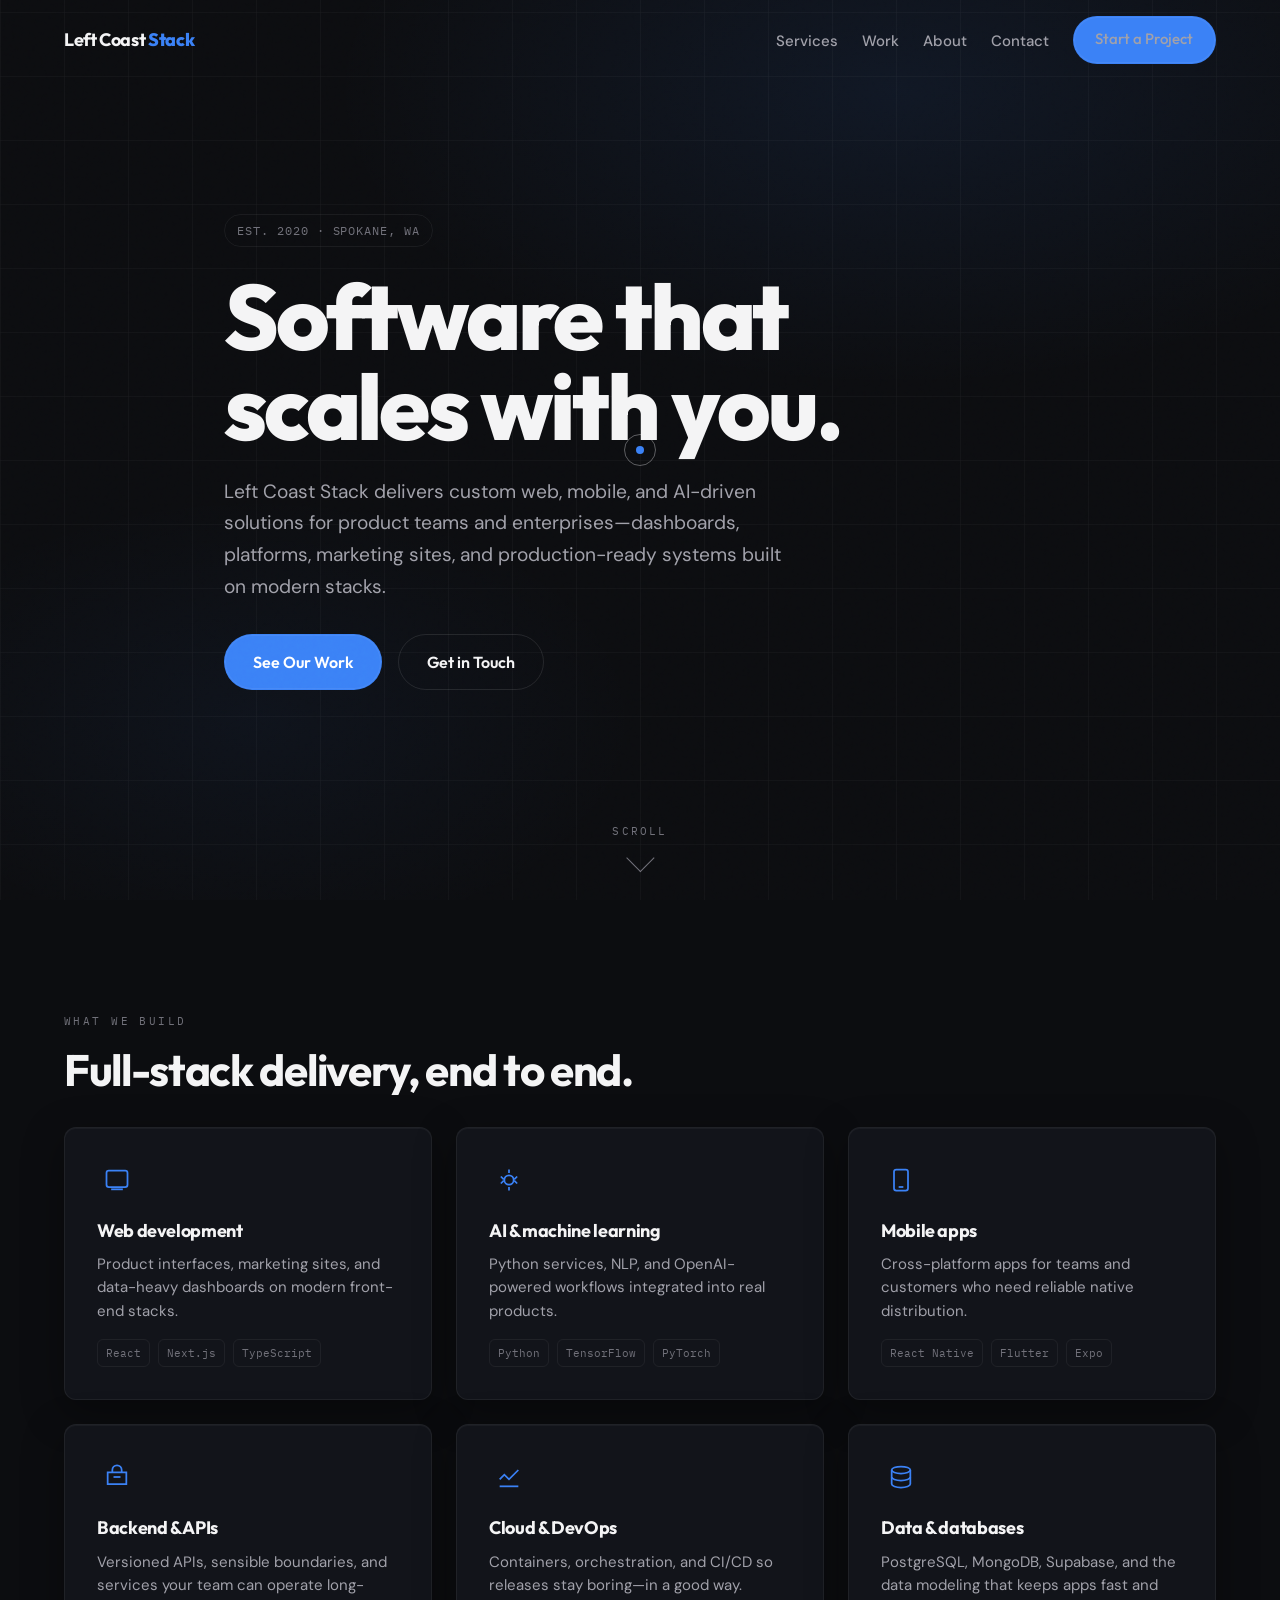
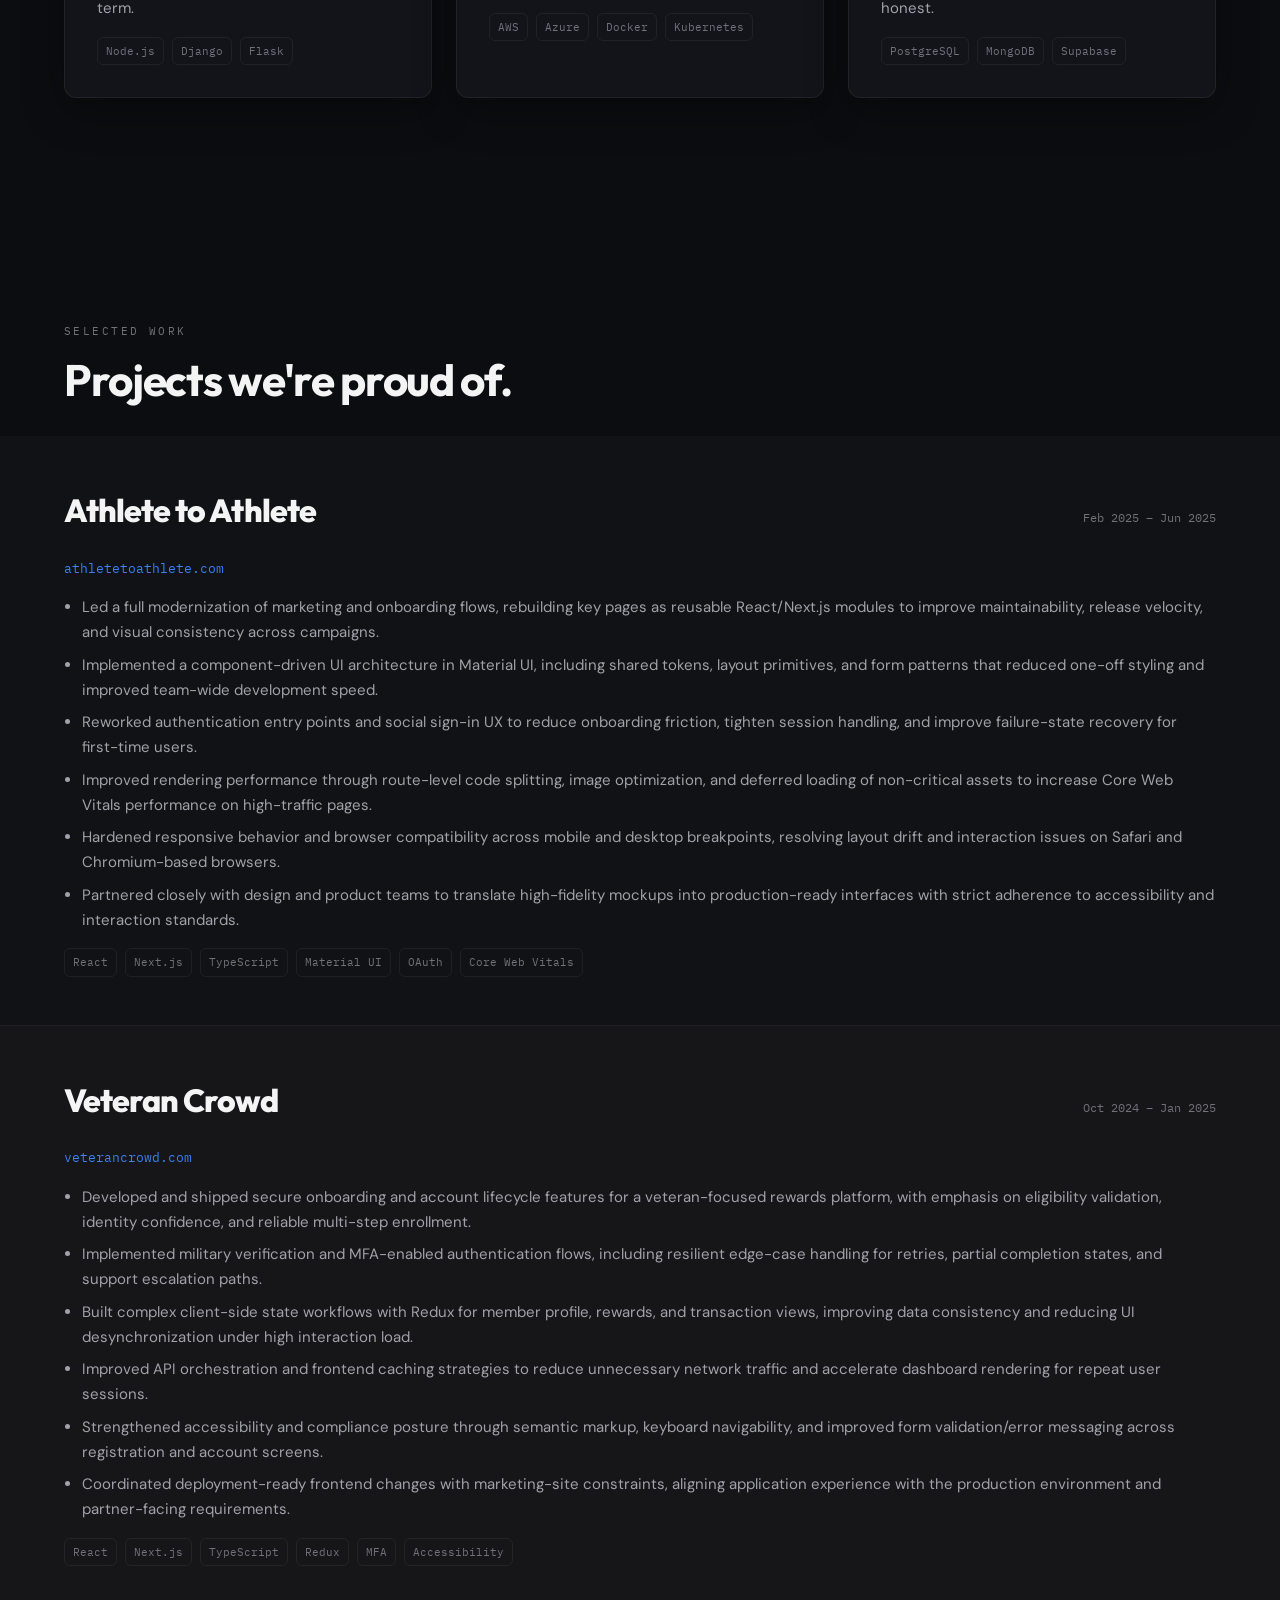
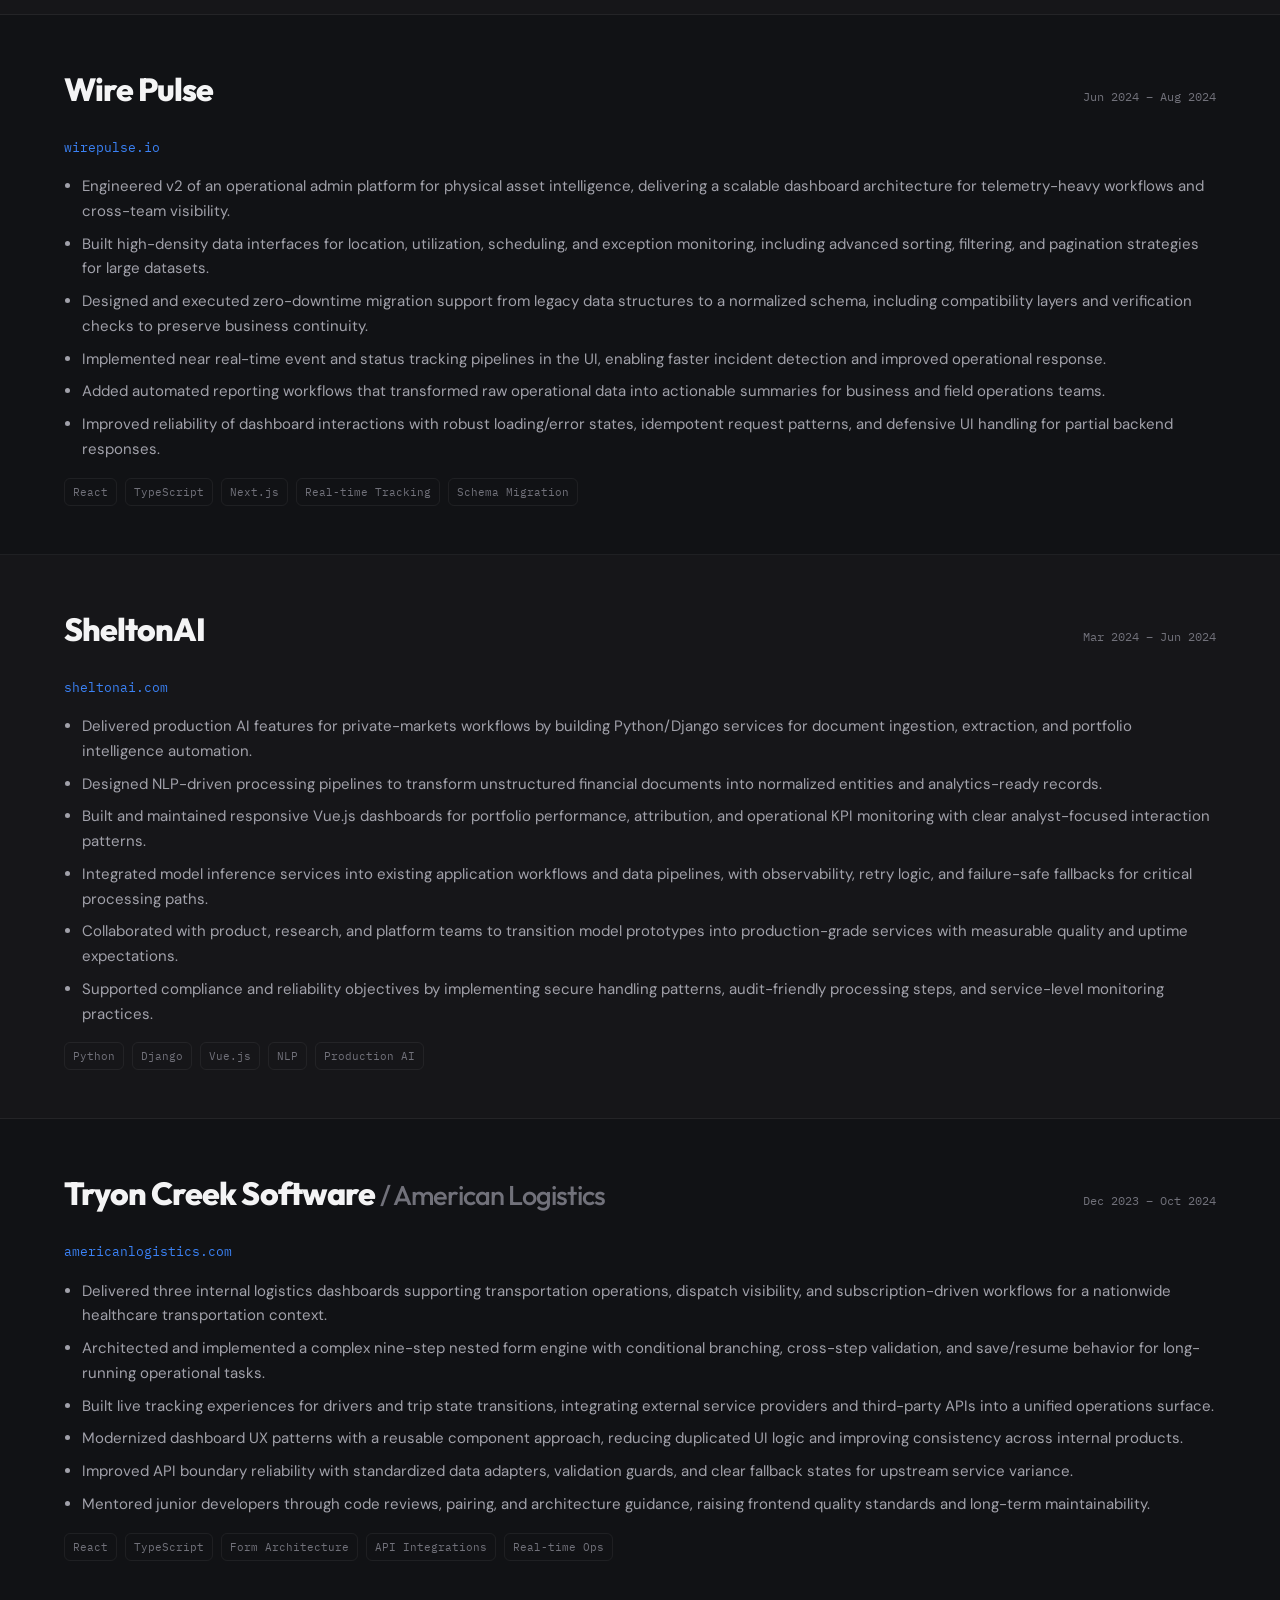
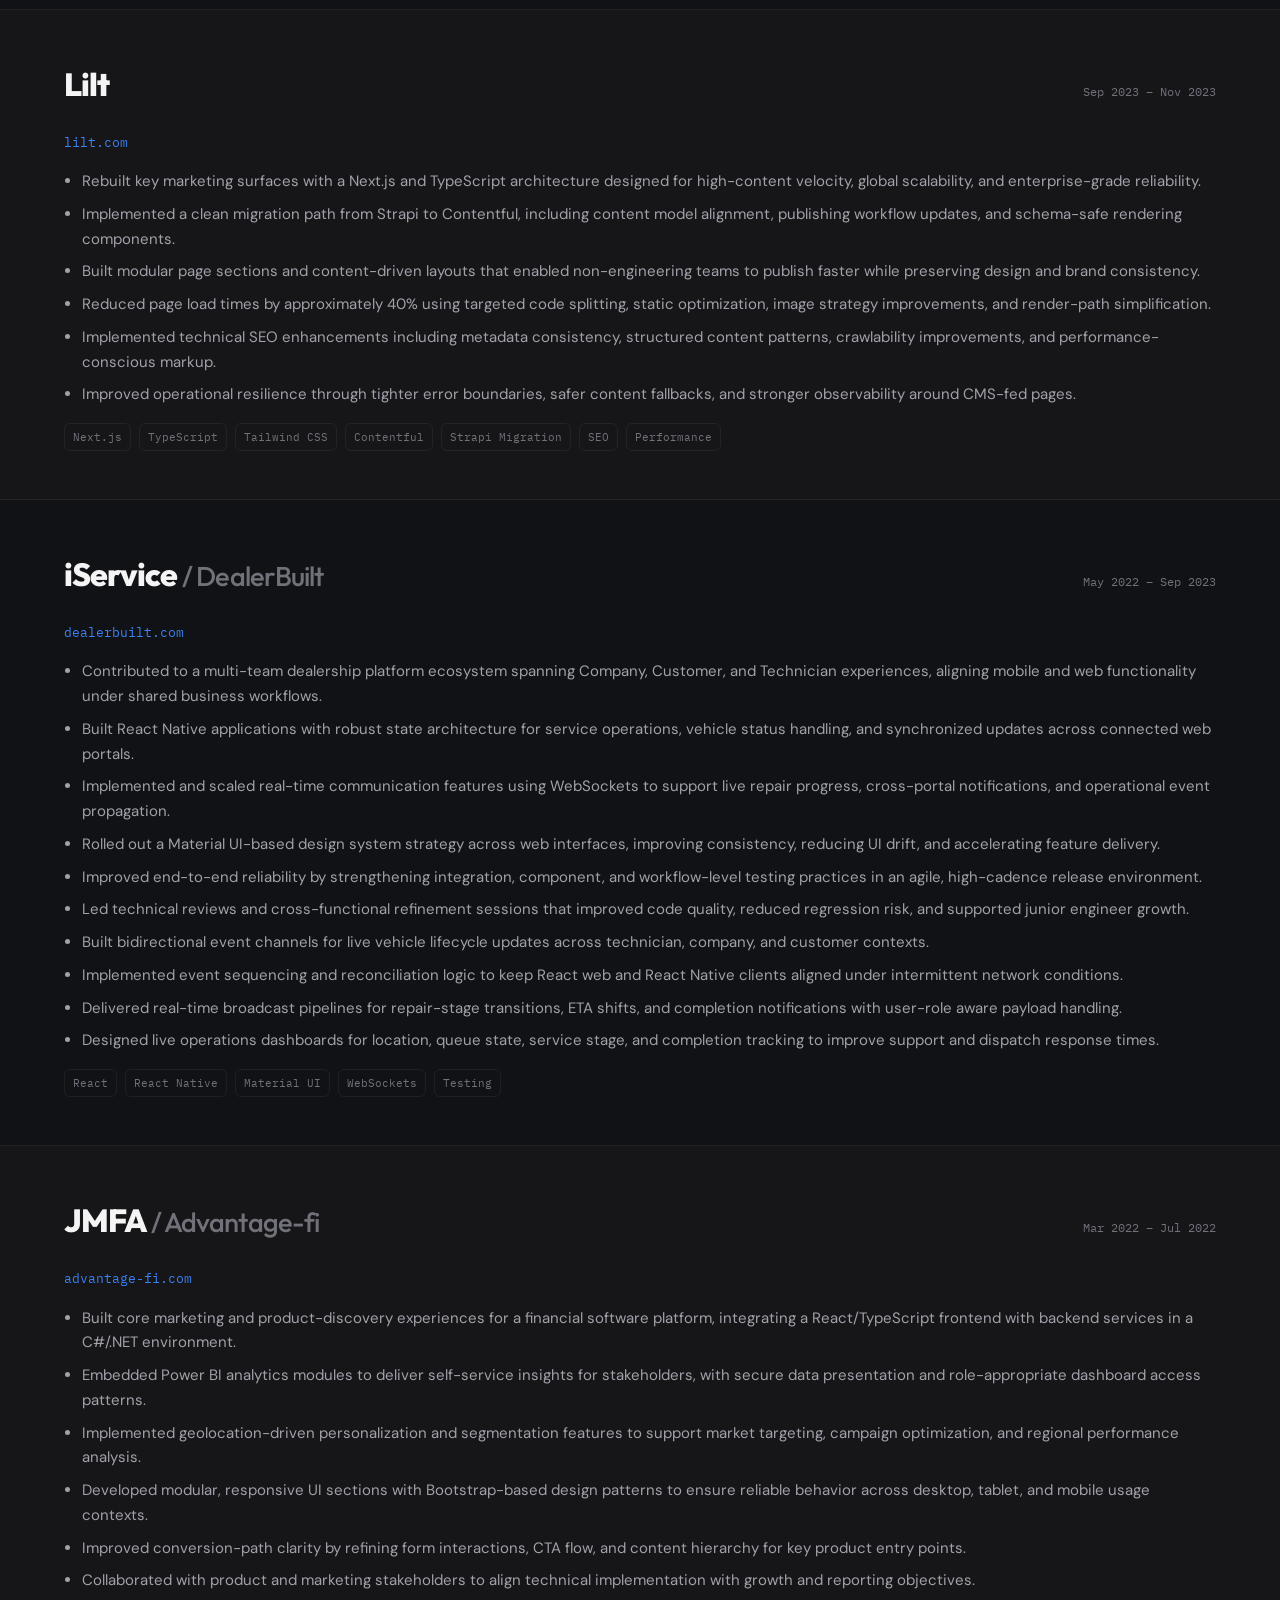
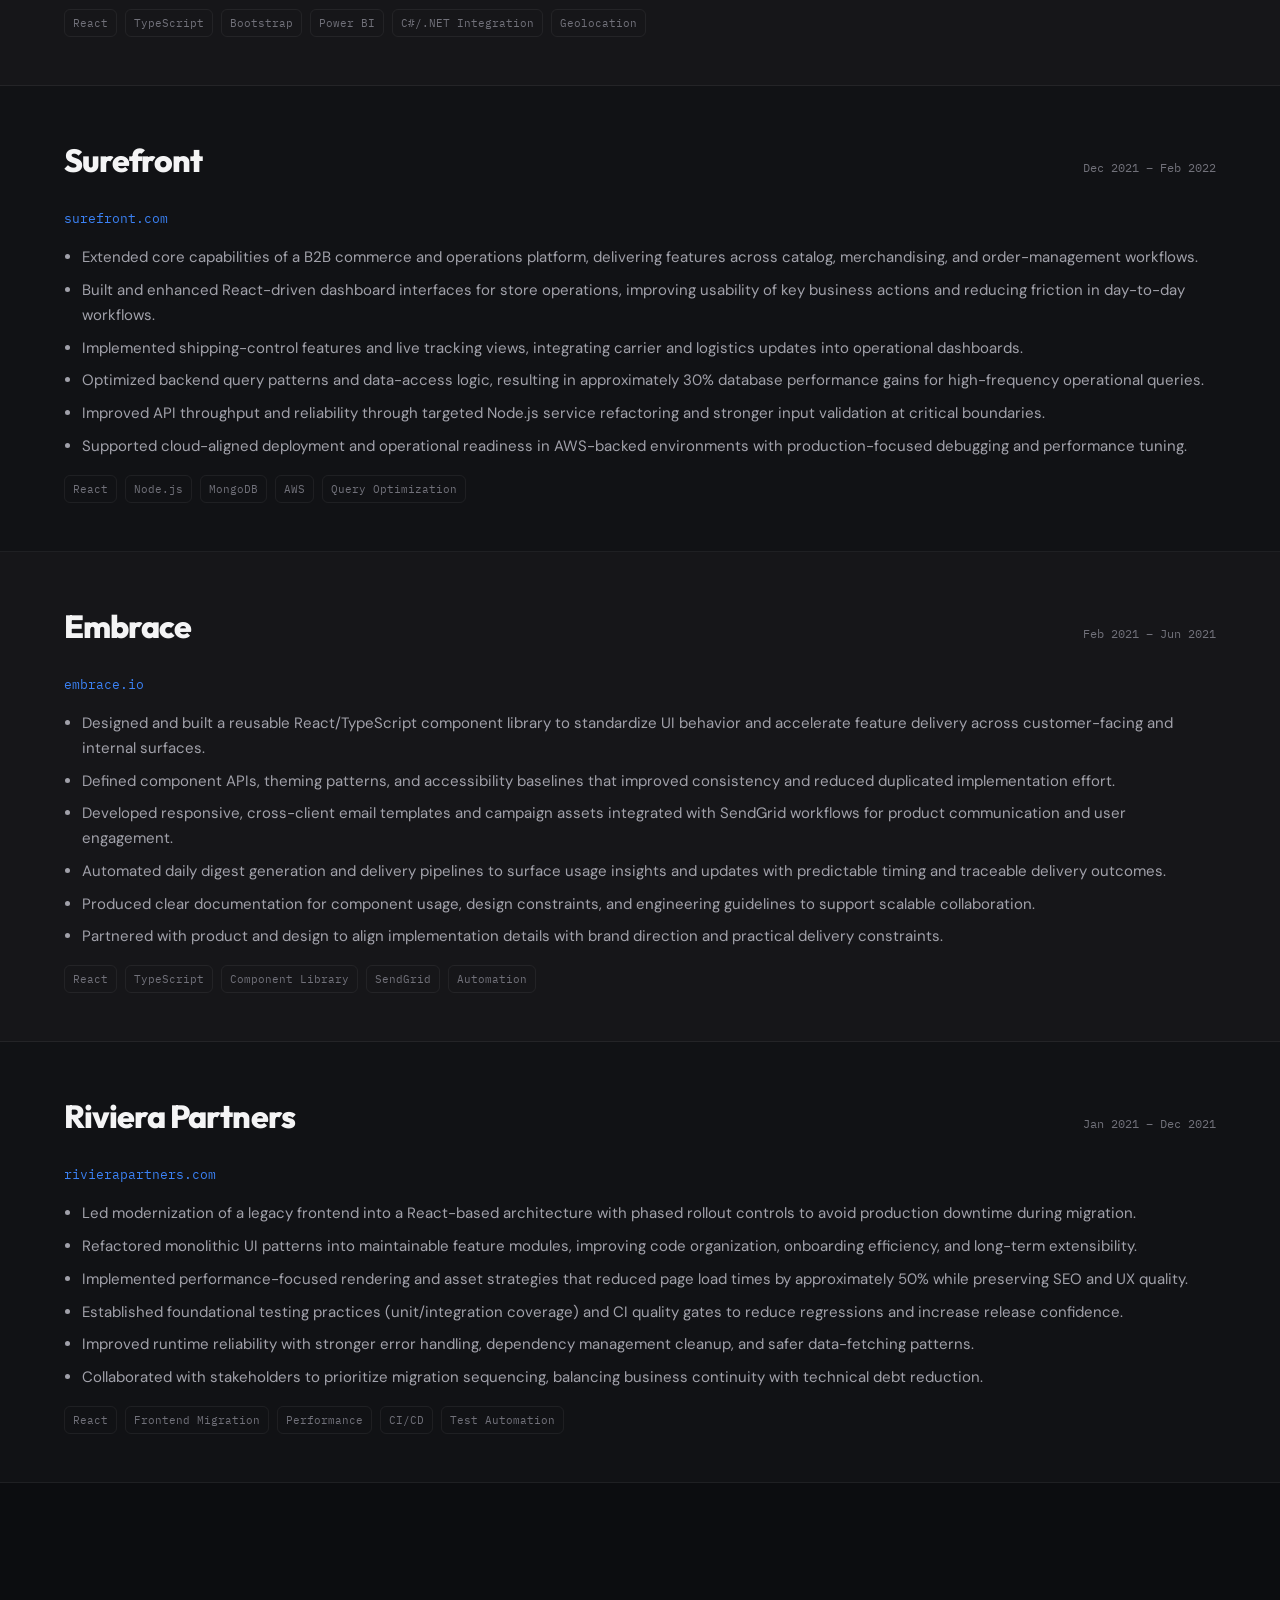
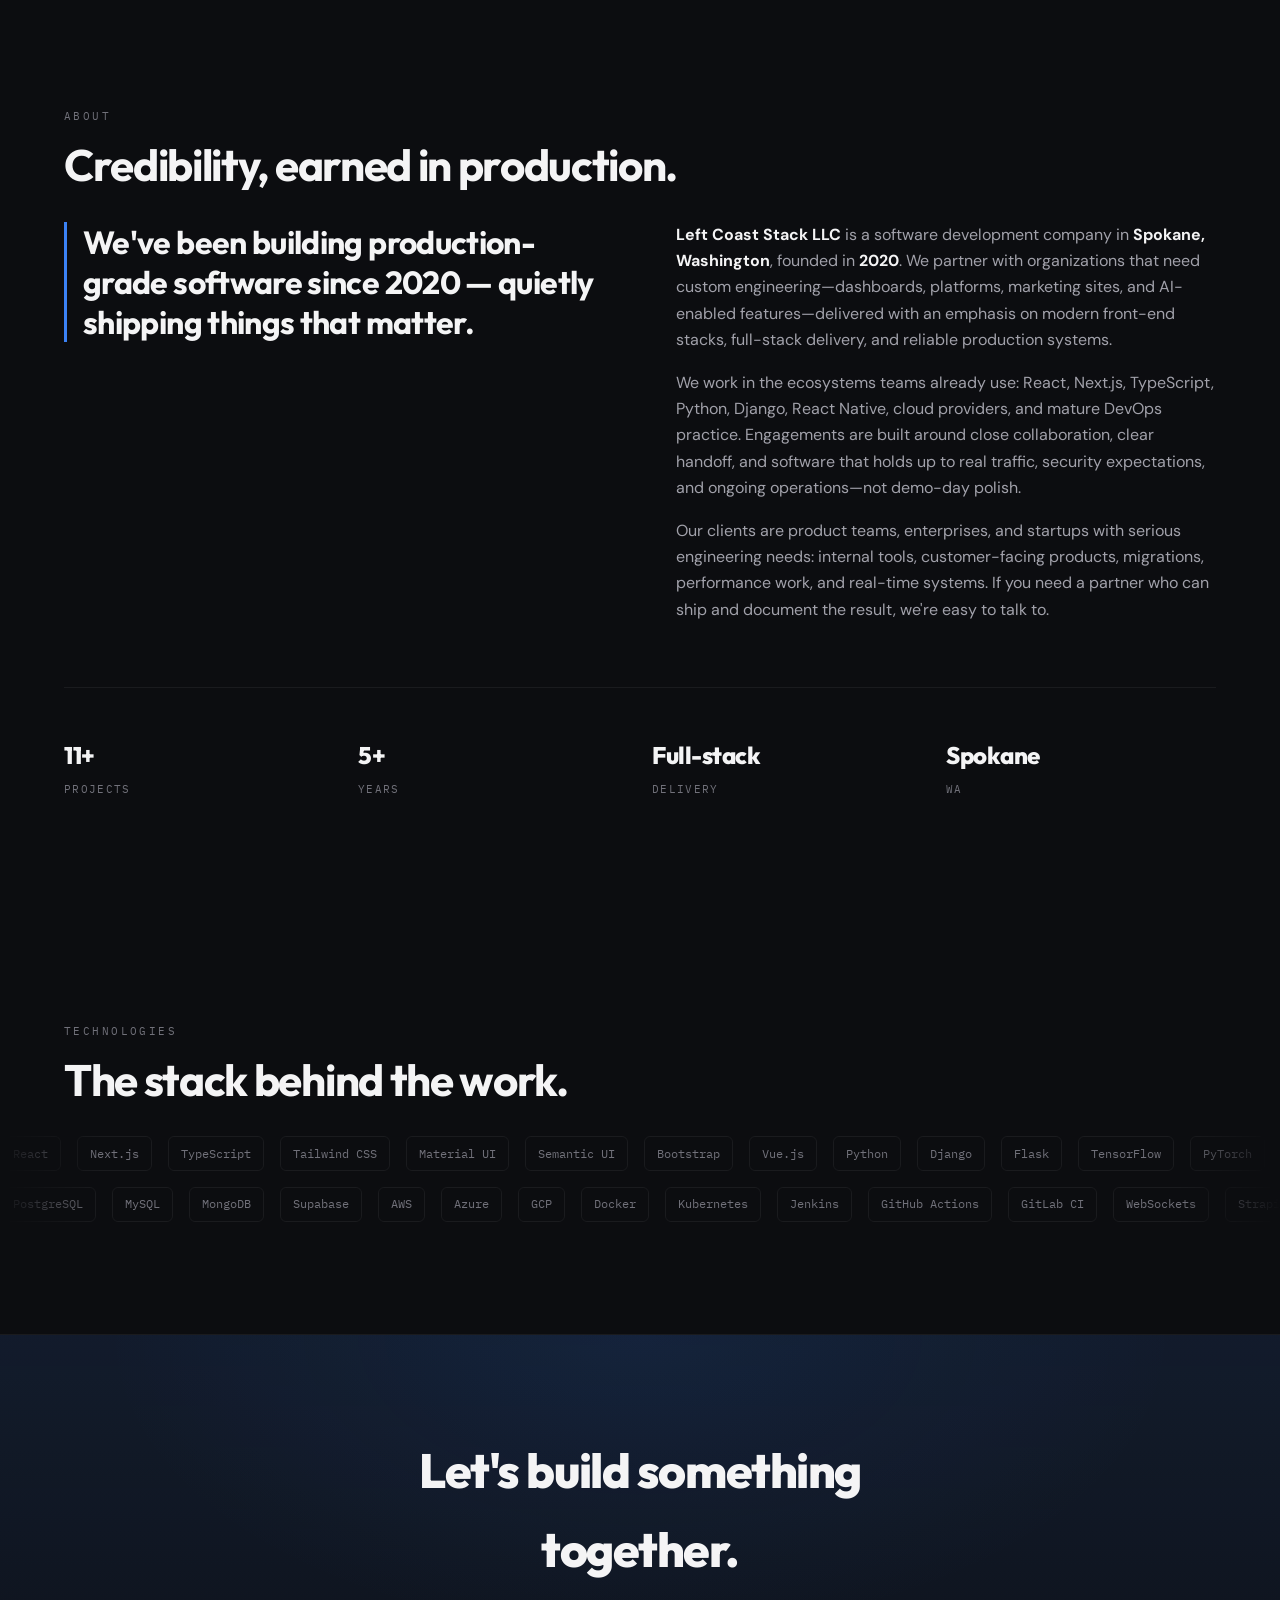
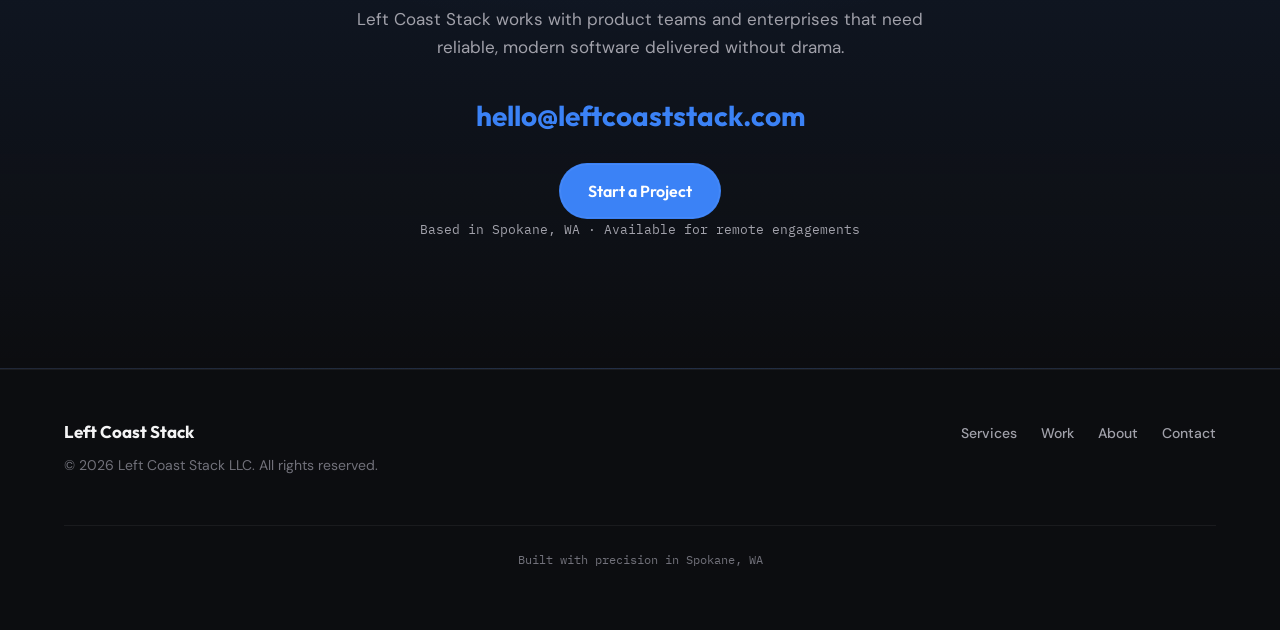
==== commit 96b2d216: "content: refine homepage work experience bullets Made-with: Cursor" ====
--- a/index.html
+++ b/index.html
@@ -1133,11 +1133,12 @@
                 >athletetoathlete.com</a
               >
               <ul>
-                <li>Led modernization of marketing and onboarding flows with reusable React and Next.js modules to improve maintainability and release velocity.</li>
-                <li>Implemented a component-driven Material UI architecture with shared tokens, layout primitives, and standardized form patterns.</li>
-                <li>Reworked social sign-in and authentication UX to reduce onboarding friction and improve failure-state recovery.</li>
-                <li>Improved Core Web Vitals through route-level code splitting, image optimization, and deferred loading of non-critical assets.</li>
-                <li>Hardened responsive behavior and browser compatibility across Safari and Chromium-based browsers.</li>
+                <li>Led a full modernization of marketing and onboarding flows, rebuilding key pages as reusable React/Next.js modules to improve maintainability, release velocity, and visual consistency across campaigns.</li>
+                <li>Implemented a component-driven UI architecture in Material UI, including shared tokens, layout primitives, and form patterns that reduced one-off styling and improved team-wide development speed.</li>
+                <li>Reworked authentication entry points and social sign-in UX to reduce onboarding friction, tighten session handling, and improve failure-state recovery for first-time users.</li>
+                <li>Improved rendering performance through route-level code splitting, image optimization, and deferred loading of non-critical assets to increase Core Web Vitals performance on high-traffic pages.</li>
+                <li>Hardened responsive behavior and browser compatibility across mobile and desktop breakpoints, resolving layout drift and interaction issues on Safari and Chromium-based browsers.</li>
+                <li>Partnered closely with design and product teams to translate high-fidelity mockups into production-ready interfaces with strict adherence to accessibility and interaction standards.</li>
               </ul>
               <div class="tag-row">
                 <span class="tag">React</span>
@@ -1164,11 +1165,12 @@
                 >veterancrowd.com</a
               >
               <ul>
-                <li>Built secure onboarding and account lifecycle workflows for a veteran-focused rewards platform with high reliability requirements.</li>
-                <li>Implemented military verification and MFA-enabled authentication flows with robust edge-case handling and escalation paths.</li>
-                <li>Built complex Redux state workflows for profile, rewards, and transactions to improve client-side consistency.</li>
-                <li>Improved API orchestration and caching to reduce redundant network traffic and speed up repeat-session dashboard loads.</li>
-                <li>Strengthened accessibility posture using semantic markup, keyboard navigation, and improved validation/error messaging patterns.</li>
+                <li>Developed and shipped secure onboarding and account lifecycle features for a veteran-focused rewards platform, with emphasis on eligibility validation, identity confidence, and reliable multi-step enrollment.</li>
+                <li>Implemented military verification and MFA-enabled authentication flows, including resilient edge-case handling for retries, partial completion states, and support escalation paths.</li>
+                <li>Built complex client-side state workflows with Redux for member profile, rewards, and transaction views, improving data consistency and reducing UI desynchronization under high interaction load.</li>
+                <li>Improved API orchestration and frontend caching strategies to reduce unnecessary network traffic and accelerate dashboard rendering for repeat user sessions.</li>
+                <li>Strengthened accessibility and compliance posture through semantic markup, keyboard navigability, and improved form validation/error messaging across registration and account screens.</li>
+                <li>Coordinated deployment-ready frontend changes with marketing-site constraints, aligning application experience with the production environment and partner-facing requirements.</li>
               </ul>
               <div class="tag-row">
                 <span class="tag">React</span>
@@ -1191,11 +1193,12 @@
                 >wirepulse.io</a
               >
               <ul>
-                <li>Engineered v2 of an operational admin dashboard for physical asset intelligence and telemetry-heavy workflows.</li>
-                <li>Built high-density data interfaces for location, utilization, scheduling, and exception monitoring with advanced table interactions.</li>
-                <li>Executed migration support from legacy structures to a normalized schema with continuity safeguards and validation checks.</li>
-                <li>Implemented near real-time event and status tracking pipelines for faster incident detection and response.</li>
-                <li>Added reporting automation that transformed raw operational data into actionable business summaries.</li>
+                <li>Engineered v2 of an operational admin platform for physical asset intelligence, delivering a scalable dashboard architecture for telemetry-heavy workflows and cross-team visibility.</li>
+                <li>Built high-density data interfaces for location, utilization, scheduling, and exception monitoring, including advanced sorting, filtering, and pagination strategies for large datasets.</li>
+                <li>Designed and executed zero-downtime migration support from legacy data structures to a normalized schema, including compatibility layers and verification checks to preserve business continuity.</li>
+                <li>Implemented near real-time event and status tracking pipelines in the UI, enabling faster incident detection and improved operational response.</li>
+                <li>Added automated reporting workflows that transformed raw operational data into actionable summaries for business and field operations teams.</li>
+                <li>Improved reliability of dashboard interactions with robust loading/error states, idempotent request patterns, and defensive UI handling for partial backend responses.</li>
               </ul>
               <div class="tag-row">
                 <span class="tag">React</span>
@@ -1217,11 +1220,12 @@
                 >sheltonai.com</a
               >
               <ul>
-                <li>Delivered production AI features for private-markets workflows using Python and Django services for ingestion and extraction.</li>
-                <li>Designed NLP pipelines to convert unstructured financial documents into normalized, analytics-ready entities.</li>
-                <li>Built responsive Vue.js dashboards for performance, attribution, and KPI monitoring with analyst-focused interaction design.</li>
-                <li>Integrated model inference services with observability, retry logic, and failure-safe fallbacks in critical paths.</li>
-                <li>Partnered with research and product teams to transition prototypes into production-grade services with uptime goals.</li>
+                <li>Delivered production AI features for private-markets workflows by building Python/Django services for document ingestion, extraction, and portfolio intelligence automation.</li>
+                <li>Designed NLP-driven processing pipelines to transform unstructured financial documents into normalized entities and analytics-ready records.</li>
+                <li>Built and maintained responsive Vue.js dashboards for portfolio performance, attribution, and operational KPI monitoring with clear analyst-focused interaction patterns.</li>
+                <li>Integrated model inference services into existing application workflows and data pipelines, with observability, retry logic, and failure-safe fallbacks for critical processing paths.</li>
+                <li>Collaborated with product, research, and platform teams to transition model prototypes into production-grade services with measurable quality and uptime expectations.</li>
+                <li>Supported compliance and reliability objectives by implementing secure handling patterns, audit-friendly processing steps, and service-level monitoring practices.</li>
               </ul>
               <div class="tag-row">
                 <span class="tag">Python</span>
@@ -1247,11 +1251,12 @@
                 >americanlogistics.com</a
               >
               <ul>
-                <li>Delivered three internal logistics dashboards for transportation operations, dispatch visibility, and subscription-driven workflows.</li>
-                <li>Architected a nine-step nested form engine with conditional branching, cross-step validation, and save/resume behavior.</li>
-                <li>Built live driver and trip-state tracking experiences integrating multiple third-party services into a single operations surface.</li>
-                <li>Modernized dashboard UX with reusable component patterns to reduce duplicate UI logic and improve consistency.</li>
-                <li>Mentored junior developers through architecture guidance, pairing, and code review standards.</li>
+                <li>Delivered three internal logistics dashboards supporting transportation operations, dispatch visibility, and subscription-driven workflows for a nationwide healthcare transportation context.</li>
+                <li>Architected and implemented a complex nine-step nested form engine with conditional branching, cross-step validation, and save/resume behavior for long-running operational tasks.</li>
+                <li>Built live tracking experiences for drivers and trip state transitions, integrating external service providers and third-party APIs into a unified operations surface.</li>
+                <li>Modernized dashboard UX patterns with a reusable component approach, reducing duplicated UI logic and improving consistency across internal products.</li>
+                <li>Improved API boundary reliability with standardized data adapters, validation guards, and clear fallback states for upstream service variance.</li>
+                <li>Mentored junior developers through code reviews, pairing, and architecture guidance, raising frontend quality standards and long-term maintainability.</li>
               </ul>
               <div class="tag-row">
                 <span class="tag">React</span>
@@ -1271,11 +1276,12 @@
               </div>
               <a class="work-row__link" href="https://lilt.com" target="_blank" rel="noopener noreferrer">lilt.com</a>
               <ul>
-                <li>Rebuilt marketing surfaces using a Next.js and TypeScript architecture optimized for global scale and content velocity.</li>
-                <li>Migrated CMS workflows from Strapi to Contentful with model alignment and schema-safe rendering paths.</li>
-                <li>Built modular content sections enabling non-engineering teams to publish faster while preserving design integrity.</li>
-                <li>Reduced load time by roughly 40 percent via code splitting, static optimization, and image/render-path improvements.</li>
-                <li>Implemented technical SEO improvements for metadata, crawlability, and structured content delivery.</li>
+                <li>Rebuilt key marketing surfaces with a Next.js and TypeScript architecture designed for high-content velocity, global scalability, and enterprise-grade reliability.</li>
+                <li>Implemented a clean migration path from Strapi to Contentful, including content model alignment, publishing workflow updates, and schema-safe rendering components.</li>
+                <li>Built modular page sections and content-driven layouts that enabled non-engineering teams to publish faster while preserving design and brand consistency.</li>
+                <li>Reduced page load times by approximately 40% using targeted code splitting, static optimization, image strategy improvements, and render-path simplification.</li>
+                <li>Implemented technical SEO enhancements including metadata consistency, structured content patterns, crawlability improvements, and performance-conscious markup.</li>
+                <li>Improved operational resilience through tighter error boundaries, safer content fallbacks, and stronger observability around CMS-fed pages.</li>
               </ul>
               <div class="tag-row">
                 <span class="tag">Next.js</span>
@@ -1299,11 +1305,16 @@
                 >dealerbuilt.com</a
               >
               <ul>
-                <li>Contributed across a multi-team dealership ecosystem spanning Company, Customer, and Technician web/mobile experiences.</li>
-                <li>Built React Native applications with robust state architecture for service operations and synchronized cross-portal updates.</li>
-                <li>Scaled real-time WebSocket communication for repair progression, notifications, and multi-portal event propagation.</li>
-                <li>Rolled out Material UI design-system patterns across web surfaces to improve consistency and delivery speed.</li>
-                <li>Improved quality and reliability through stronger integration/component testing and technical review practices.</li>
+                <li>Contributed to a multi-team dealership platform ecosystem spanning Company, Customer, and Technician experiences, aligning mobile and web functionality under shared business workflows.</li>
+                <li>Built React Native applications with robust state architecture for service operations, vehicle status handling, and synchronized updates across connected web portals.</li>
+                <li>Implemented and scaled real-time communication features using WebSockets to support live repair progress, cross-portal notifications, and operational event propagation.</li>
+                <li>Rolled out a Material UI-based design system strategy across web interfaces, improving consistency, reducing UI drift, and accelerating feature delivery.</li>
+                <li>Improved end-to-end reliability by strengthening integration, component, and workflow-level testing practices in an agile, high-cadence release environment.</li>
+                <li>Led technical reviews and cross-functional refinement sessions that improved code quality, reduced regression risk, and supported junior engineer growth.</li>
+                <li>Built bidirectional event channels for live vehicle lifecycle updates across technician, company, and customer contexts.</li>
+                <li>Implemented event sequencing and reconciliation logic to keep React web and React Native clients aligned under intermittent network conditions.</li>
+                <li>Delivered real-time broadcast pipelines for repair-stage transitions, ETA shifts, and completion notifications with user-role aware payload handling.</li>
+                <li>Designed live operations dashboards for location, queue state, service stage, and completion tracking to improve support and dispatch response times.</li>
               </ul>
               <div class="tag-row">
                 <span class="tag">React</span>
@@ -1325,11 +1336,12 @@
                 >advantage-fi.com</a
               >
               <ul>
-                <li>Built core marketing and product-discovery flows for a fintech platform using React and TypeScript integrated with C#/.NET services.</li>
-                <li>Embedded Power BI modules for secure, role-appropriate analytics and self-service stakeholder reporting.</li>
-                <li>Implemented geolocation-driven targeting and segmentation for campaign optimization and regional performance analysis.</li>
-                <li>Built responsive, modular UI patterns with Bootstrap to ensure reliability across device classes.</li>
-                <li>Improved conversion flow quality through clearer forms, CTA sequencing, and content hierarchy improvements.</li>
+                <li>Built core marketing and product-discovery experiences for a financial software platform, integrating a React/TypeScript frontend with backend services in a C#/.NET environment.</li>
+                <li>Embedded Power BI analytics modules to deliver self-service insights for stakeholders, with secure data presentation and role-appropriate dashboard access patterns.</li>
+                <li>Implemented geolocation-driven personalization and segmentation features to support market targeting, campaign optimization, and regional performance analysis.</li>
+                <li>Developed modular, responsive UI sections with Bootstrap-based design patterns to ensure reliable behavior across desktop, tablet, and mobile usage contexts.</li>
+                <li>Improved conversion-path clarity by refining form interactions, CTA flow, and content hierarchy for key product entry points.</li>
+                <li>Collaborated with product and marketing stakeholders to align technical implementation with growth and reporting objectives.</li>
               </ul>
               <div class="tag-row">
                 <span class="tag">React</span>
@@ -1352,11 +1364,12 @@
                 >surefront.com</a
               >
               <ul>
-                <li>Extended core B2B commerce and operations capabilities across catalog, merchandising, and order-management workflows.</li>
-                <li>Built and refined React dashboard experiences for store operations and day-to-day business workflows.</li>
-                <li>Implemented shipping controls and live tracking views by integrating logistics and carrier updates into operations interfaces.</li>
-                <li>Optimized backend query and data-access patterns to deliver approximately 30 percent database performance gains.</li>
-                <li>Improved Node.js API reliability with service refactoring, validation hardening, and production-focused tuning.</li>
+                <li>Extended core capabilities of a B2B commerce and operations platform, delivering features across catalog, merchandising, and order-management workflows.</li>
+                <li>Built and enhanced React-driven dashboard interfaces for store operations, improving usability of key business actions and reducing friction in day-to-day workflows.</li>
+                <li>Implemented shipping-control features and live tracking views, integrating carrier and logistics updates into operational dashboards.</li>
+                <li>Optimized backend query patterns and data-access logic, resulting in approximately 30% database performance gains for high-frequency operational queries.</li>
+                <li>Improved API throughput and reliability through targeted Node.js service refactoring and stronger input validation at critical boundaries.</li>
+                <li>Supported cloud-aligned deployment and operational readiness in AWS-backed environments with production-focused debugging and performance tuning.</li>
               </ul>
               <div class="tag-row">
                 <span class="tag">React</span>
@@ -1378,11 +1391,12 @@
                 >embrace.io</a
               >
               <ul>
-                <li>Designed and implemented a reusable React and TypeScript component library to standardize UI behavior and accelerate delivery.</li>
-                <li>Defined component APIs, theming constraints, and accessibility baselines to reduce duplicated implementation work.</li>
-                <li>Built responsive SendGrid-integrated email templates and campaign assets for product communications.</li>
-                <li>Automated daily digest generation and delivery workflows for predictable, traceable user engagement messaging.</li>
-                <li>Documented component and design-system usage guidelines to improve collaboration across product and engineering.</li>
+                <li>Designed and built a reusable React/TypeScript component library to standardize UI behavior and accelerate feature delivery across customer-facing and internal surfaces.</li>
+                <li>Defined component APIs, theming patterns, and accessibility baselines that improved consistency and reduced duplicated implementation effort.</li>
+                <li>Developed responsive, cross-client email templates and campaign assets integrated with SendGrid workflows for product communication and user engagement.</li>
+                <li>Automated daily digest generation and delivery pipelines to surface usage insights and updates with predictable timing and traceable delivery outcomes.</li>
+                <li>Produced clear documentation for component usage, design constraints, and engineering guidelines to support scalable collaboration.</li>
+                <li>Partnered with product and design to align implementation details with brand direction and practical delivery constraints.</li>
               </ul>
               <div class="tag-row">
                 <span class="tag">React</span>
@@ -1408,11 +1422,12 @@
                 >rivierapartners.com</a
               >
               <ul>
-                <li>Led migration of a legacy frontend to React with phased rollout controls to avoid production downtime.</li>
-                <li>Refactored monolithic UI patterns into maintainable feature modules for extensibility and faster onboarding.</li>
-                <li>Implemented rendering and asset optimizations that reduced load time by approximately 50 percent.</li>
-                <li>Introduced testing and CI quality gates to improve release confidence and reduce regressions.</li>
-                <li>Improved runtime reliability through stronger error handling and safer data-fetching patterns.</li>
+                <li>Led modernization of a legacy frontend into a React-based architecture with phased rollout controls to avoid production downtime during migration.</li>
+                <li>Refactored monolithic UI patterns into maintainable feature modules, improving code organization, onboarding efficiency, and long-term extensibility.</li>
+                <li>Implemented performance-focused rendering and asset strategies that reduced page load times by approximately 50% while preserving SEO and UX quality.</li>
+                <li>Established foundational testing practices (unit/integration coverage) and CI quality gates to reduce regressions and increase release confidence.</li>
+                <li>Improved runtime reliability with stronger error handling, dependency management cleanup, and safer data-fetching patterns.</li>
+                <li>Collaborated with stakeholders to prioritize migration sequencing, balancing business continuity with technical debt reduction.</li>
               </ul>
               <div class="tag-row">
                 <span class="tag">React</span>
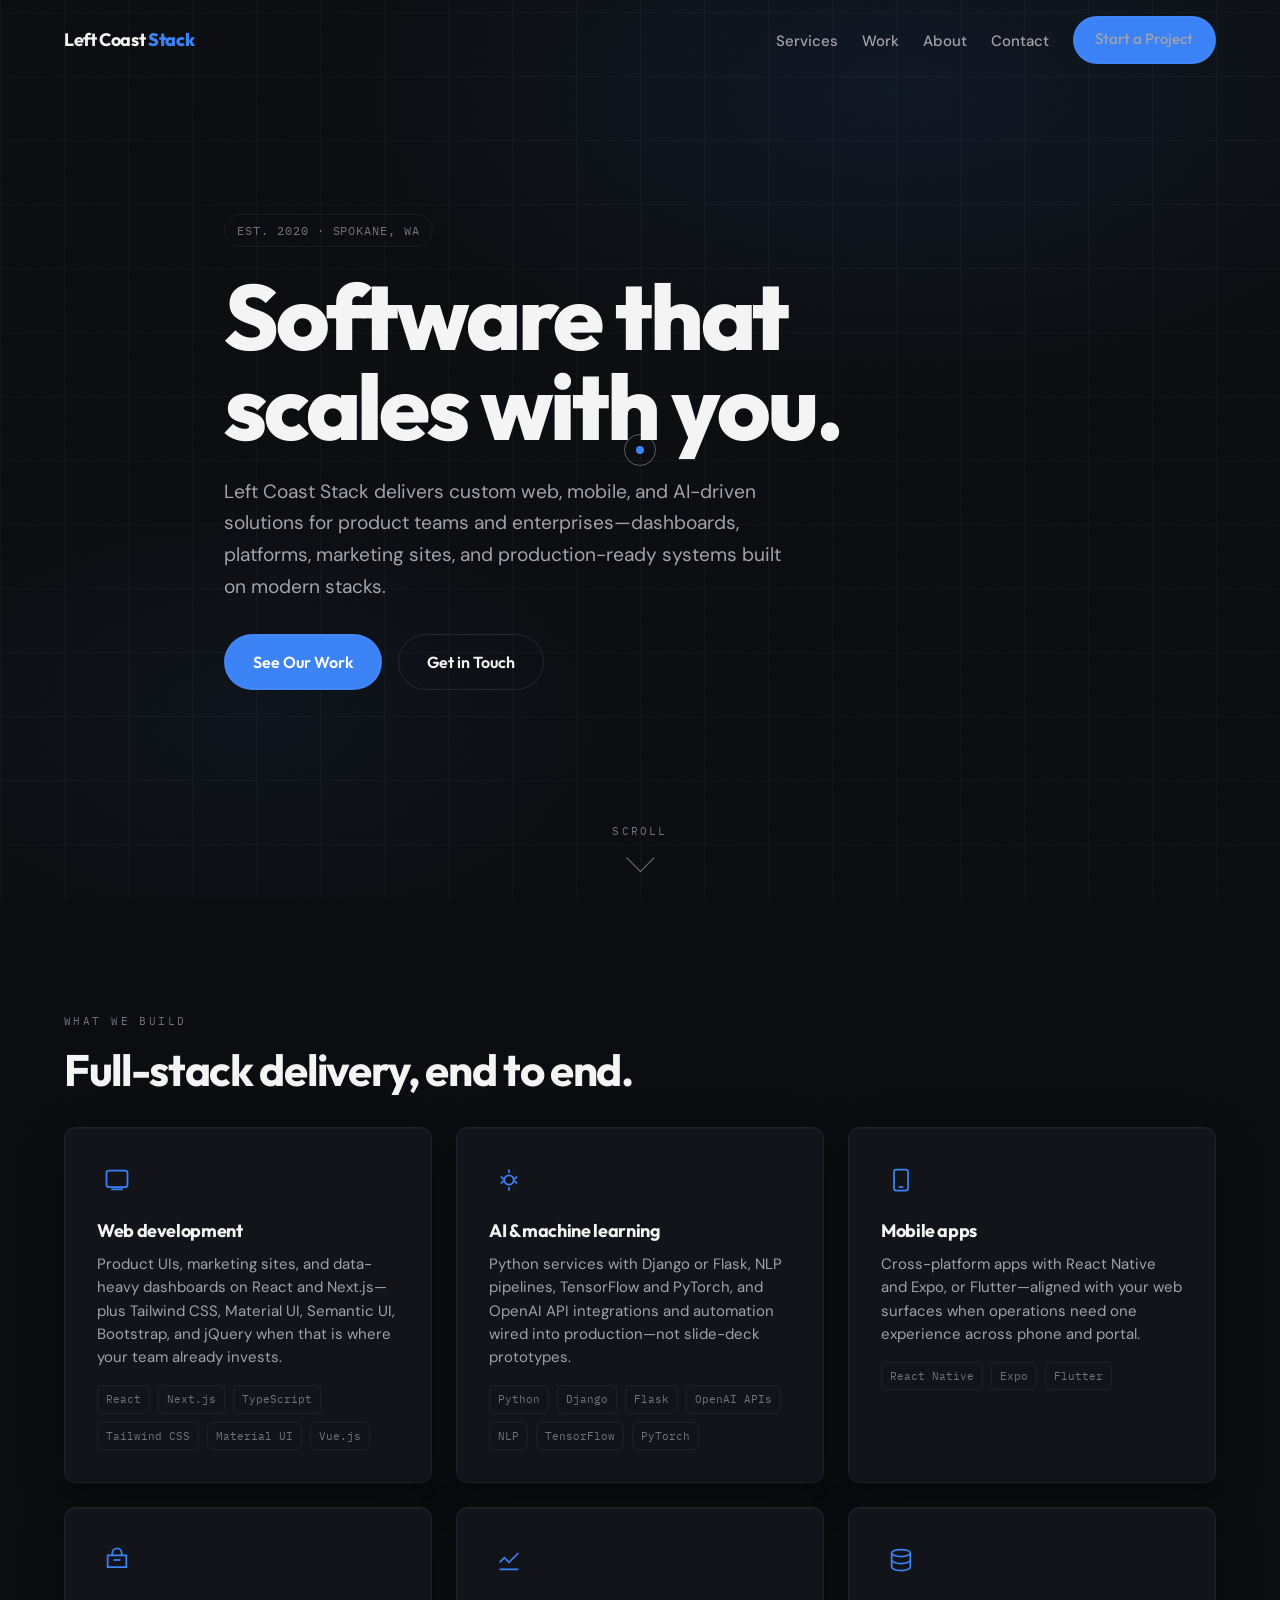
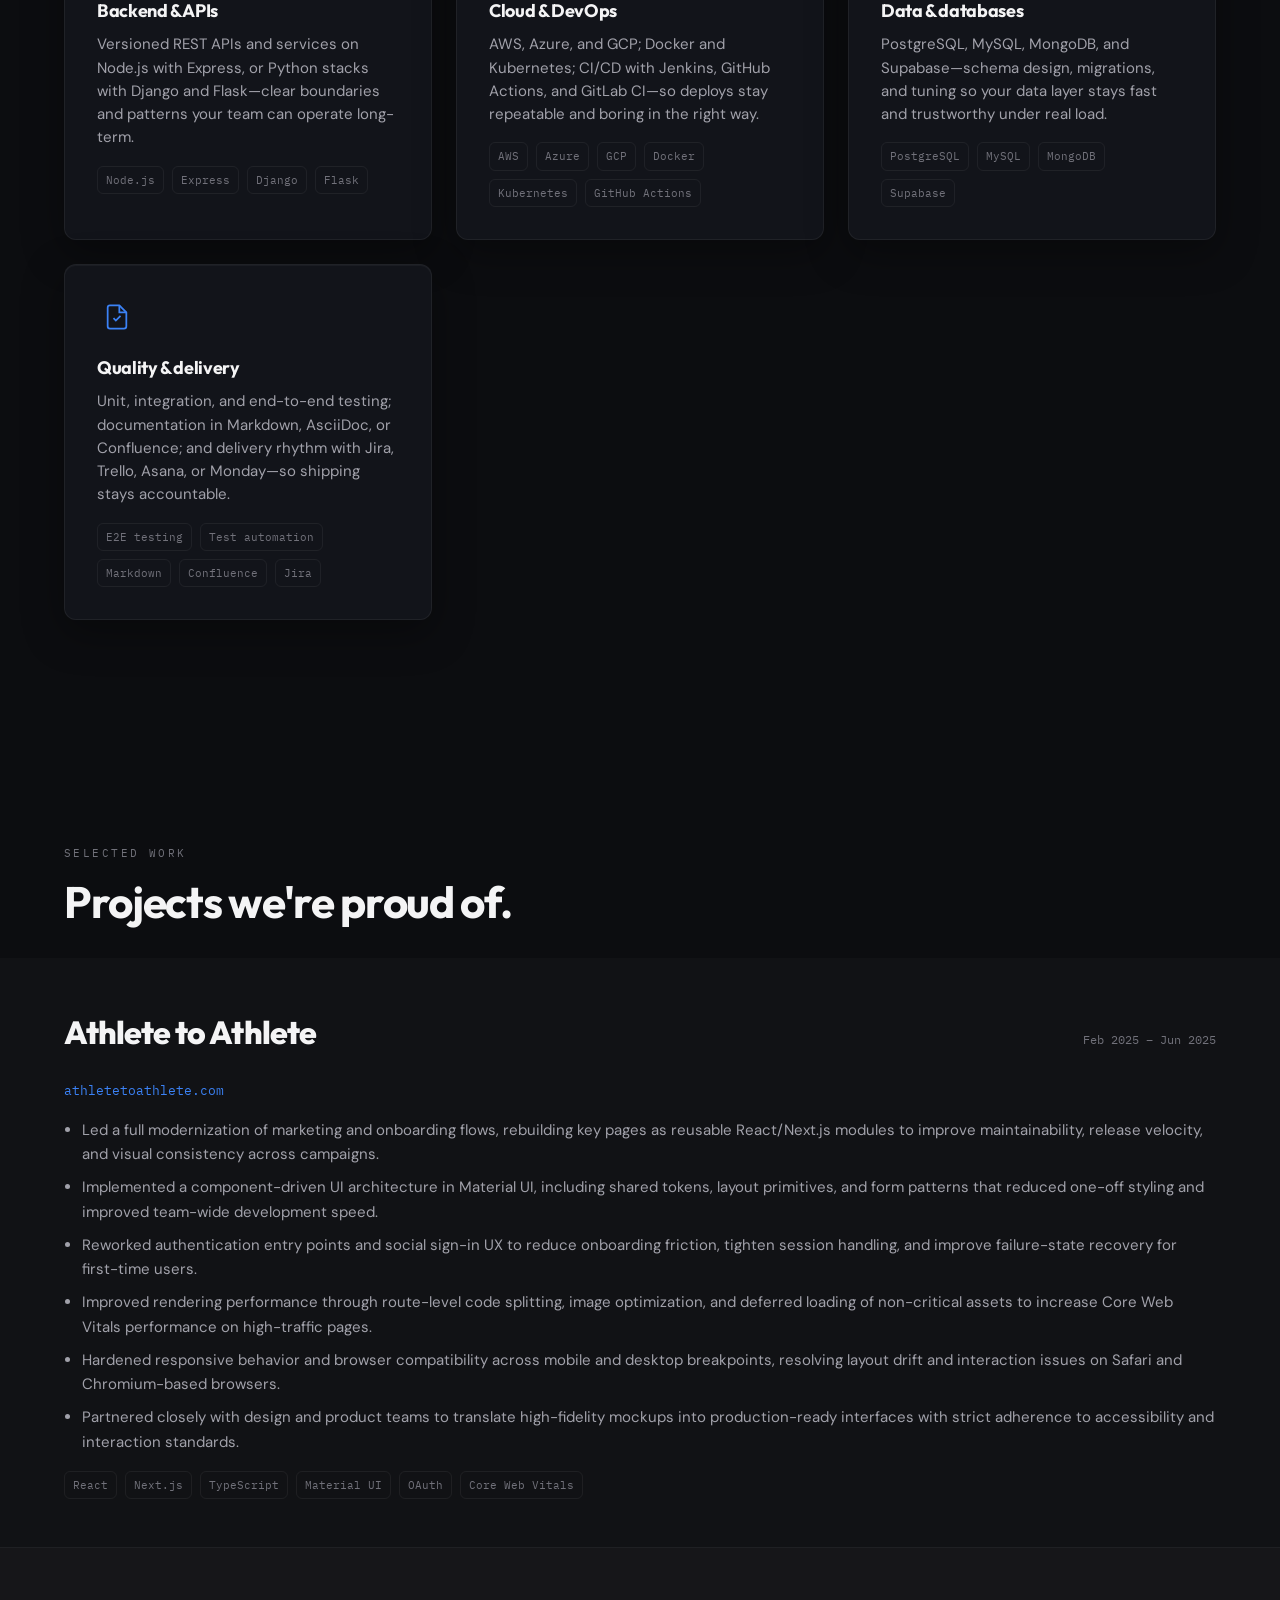
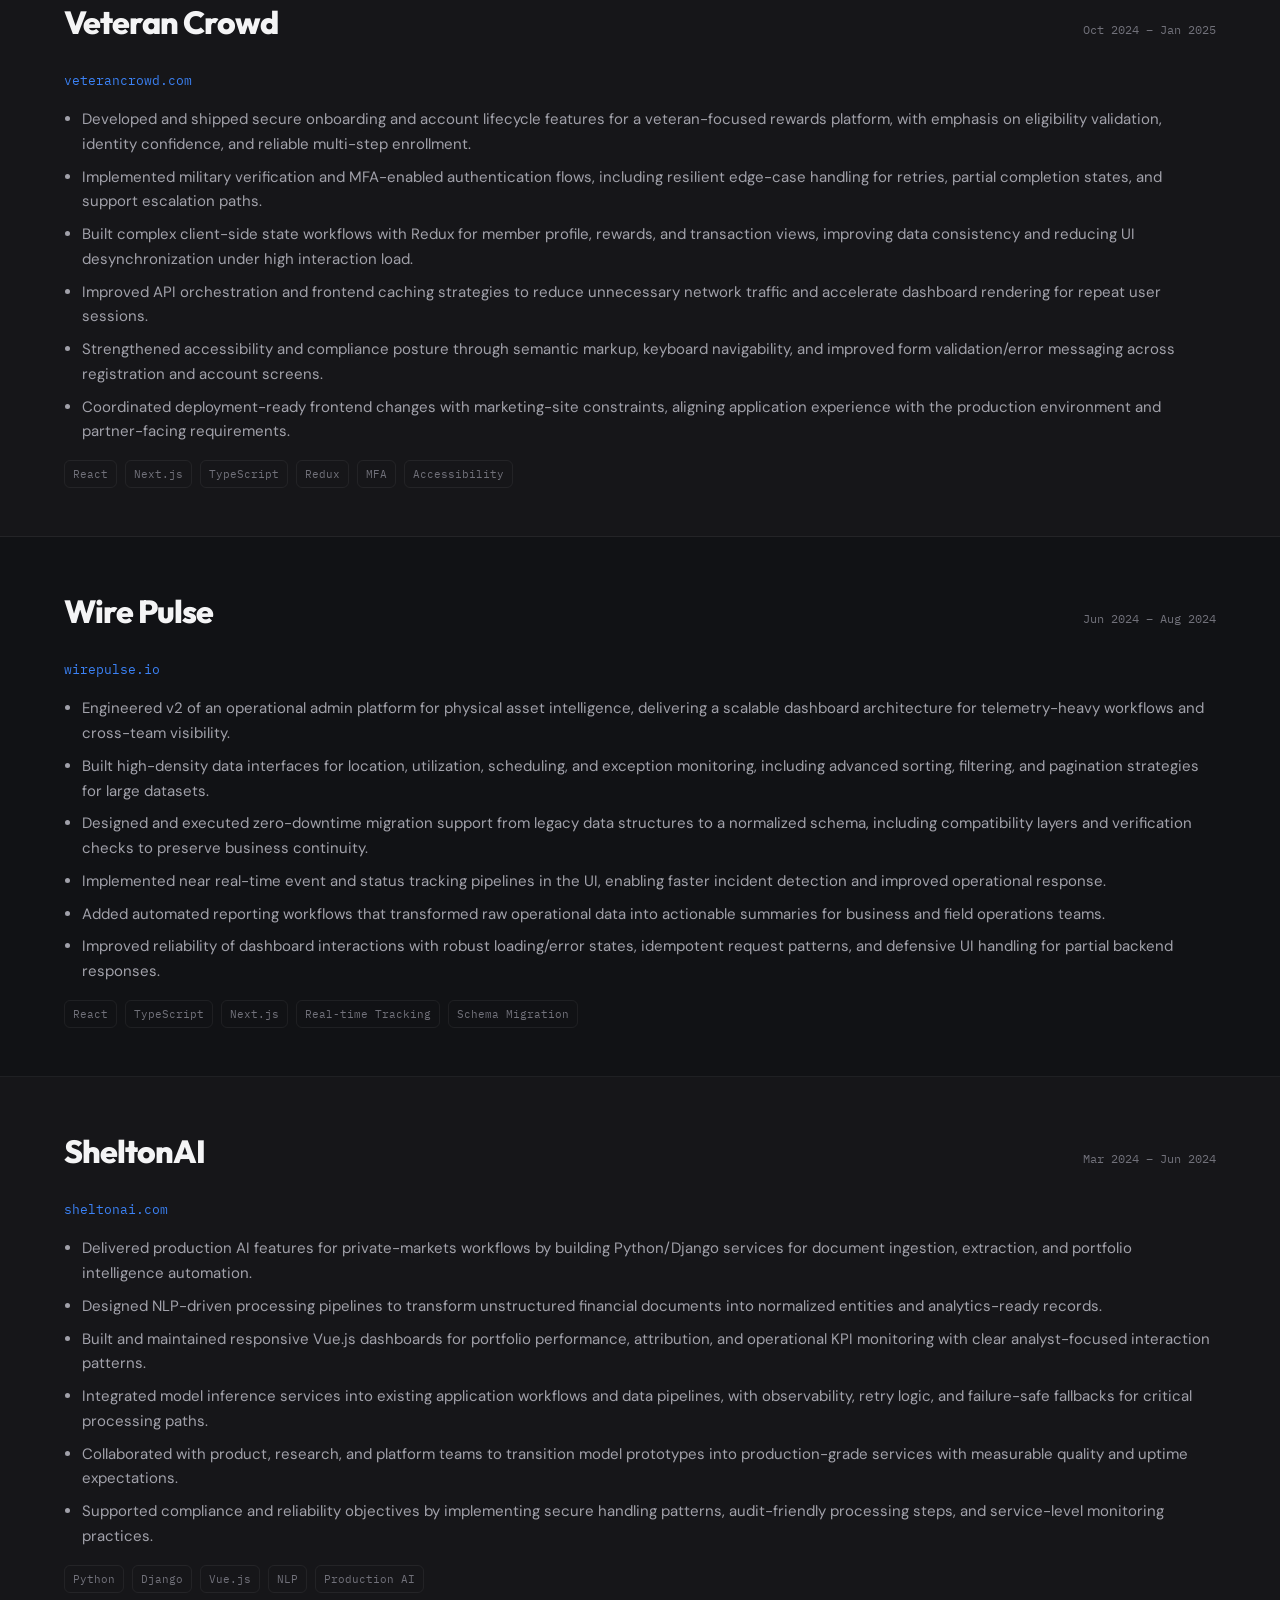
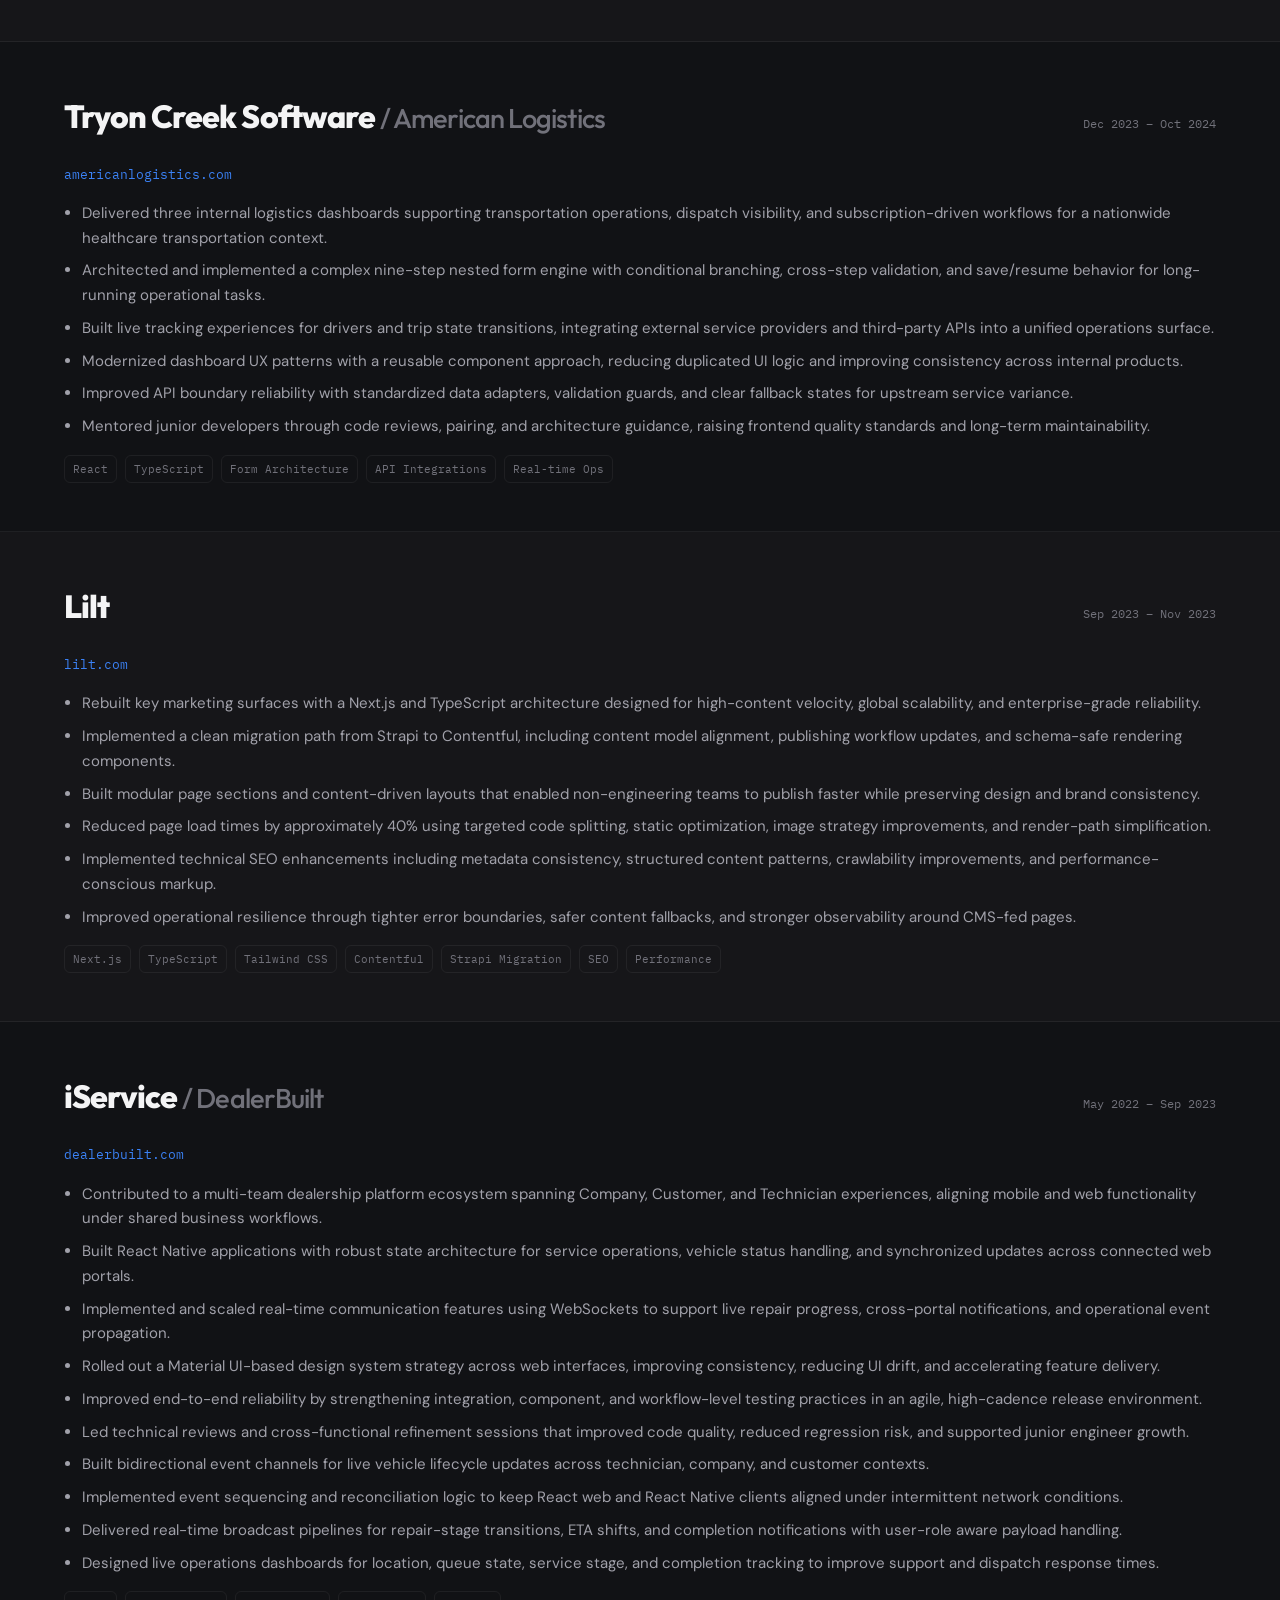
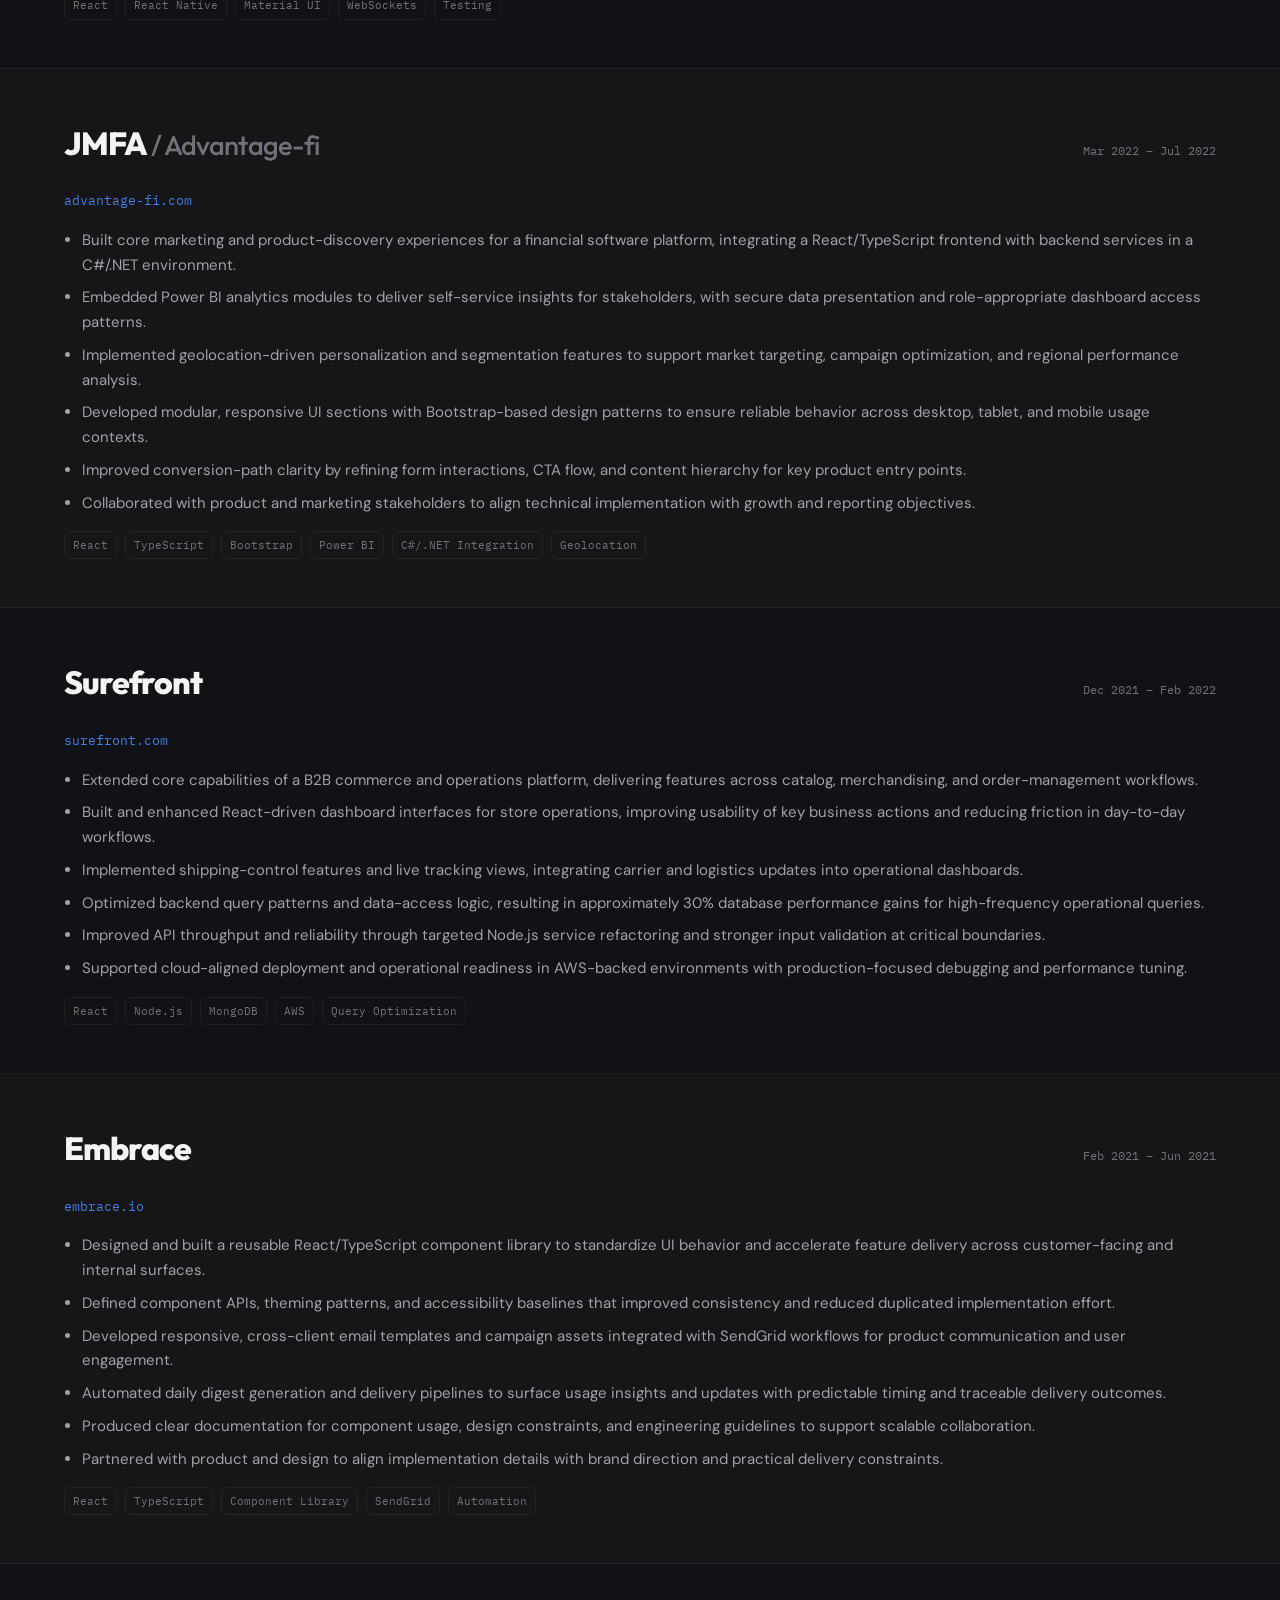
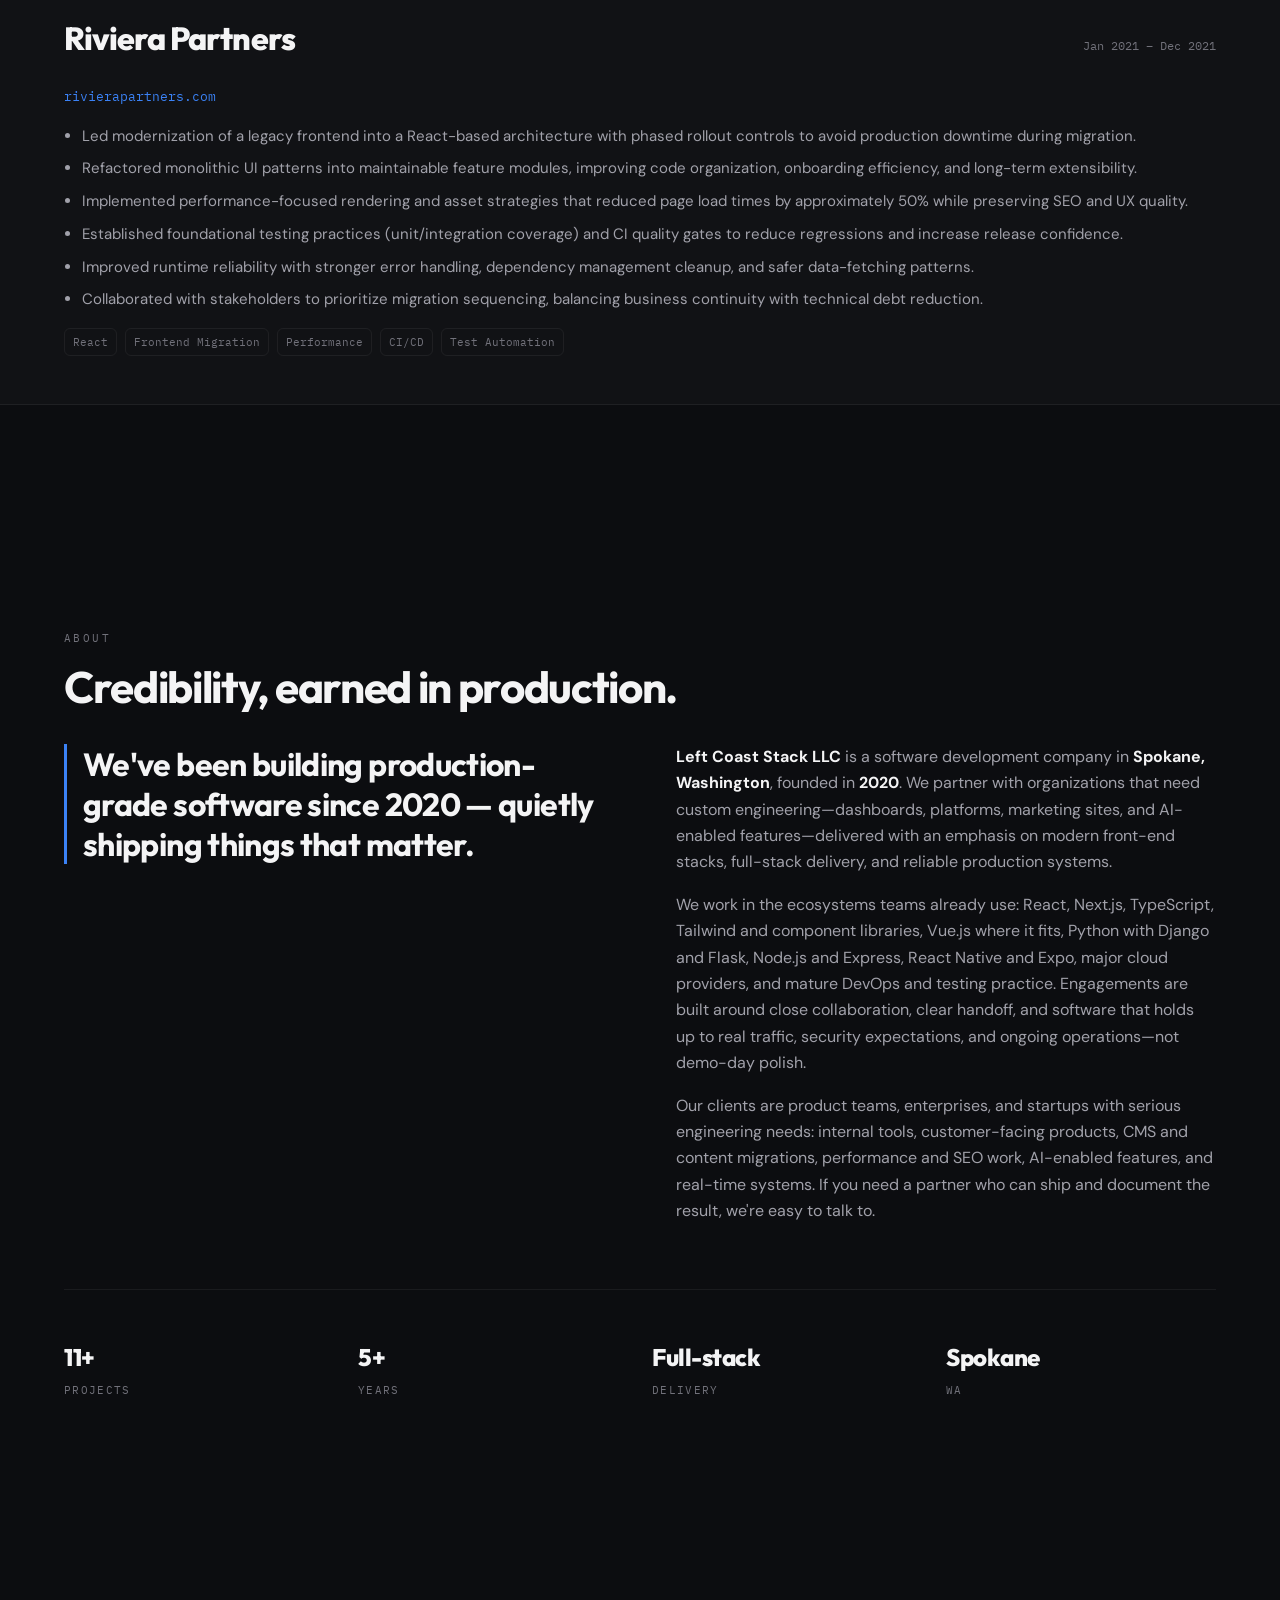
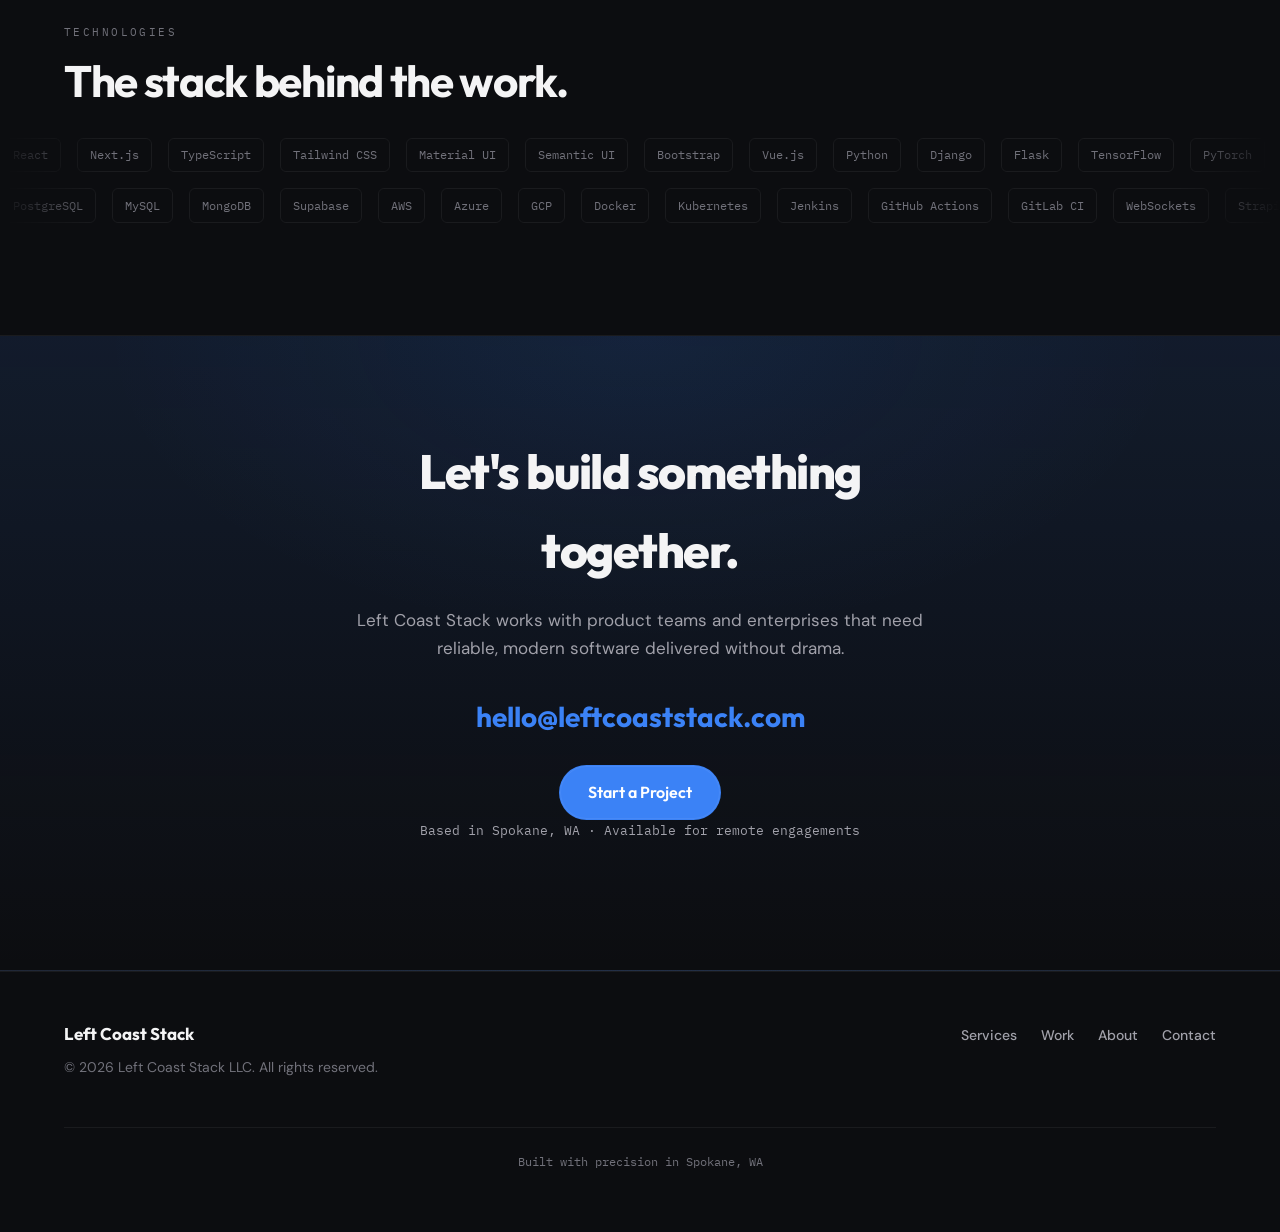
==== commit f7d6a300: "docs(site): align services and about copy with about.md Made-with: Cursor" ====
--- a/index.html
+++ b/index.html
@@ -1025,11 +1025,17 @@
                 </svg>
               </div>
               <h3>Web development</h3>
-              <p>Product interfaces, marketing sites, and data-heavy dashboards on modern front-end stacks.</p>
+              <p>
+                Product UIs, marketing sites, and data-heavy dashboards on React and Next.js—plus Tailwind CSS, Material
+                UI, Semantic UI, Bootstrap, and jQuery when that is where your team already invests.
+              </p>
               <div class="tag-row">
                 <span class="tag">React</span>
                 <span class="tag">Next.js</span>
                 <span class="tag">TypeScript</span>
+                <span class="tag">Tailwind CSS</span>
+                <span class="tag">Material UI</span>
+                <span class="tag">Vue.js</span>
               </div>
             </article>
             <article class="service-card reveal" style="--delay: 0.1s">
@@ -1040,9 +1046,16 @@
                 </svg>
               </div>
               <h3>AI &amp; machine learning</h3>
-              <p>Python services, NLP, and OpenAI-powered workflows integrated into real products.</p>
+              <p>
+                Python services with Django or Flask, NLP pipelines, TensorFlow and PyTorch, and OpenAI API integrations
+                and automation wired into production—not slide-deck prototypes.
+              </p>
               <div class="tag-row">
                 <span class="tag">Python</span>
+                <span class="tag">Django</span>
+                <span class="tag">Flask</span>
+                <span class="tag">OpenAI APIs</span>
+                <span class="tag">NLP</span>
                 <span class="tag">TensorFlow</span>
                 <span class="tag">PyTorch</span>
               </div>
@@ -1055,11 +1068,14 @@
                 </svg>
               </div>
               <h3>Mobile apps</h3>
-              <p>Cross-platform apps for teams and customers who need reliable native distribution.</p>
+              <p>
+                Cross-platform apps with React Native and Expo, or Flutter—aligned with your web surfaces when
+                operations need one experience across phone and portal.
+              </p>
               <div class="tag-row">
                 <span class="tag">React Native</span>
+                <span class="tag">Expo</span>
                 <span class="tag">Flutter</span>
-                <span class="tag">Expo</span>
               </div>
             </article>
             <article class="service-card reveal" style="--delay: 0.3s">
@@ -1070,9 +1086,13 @@
                 </svg>
               </div>
               <h3>Backend &amp; APIs</h3>
-              <p>Versioned APIs, sensible boundaries, and services your team can operate long-term.</p>
+              <p>
+                Versioned REST APIs and services on Node.js with Express, or Python stacks with Django and Flask—clear
+                boundaries and patterns your team can operate long-term.
+              </p>
               <div class="tag-row">
                 <span class="tag">Node.js</span>
+                <span class="tag">Express</span>
                 <span class="tag">Django</span>
                 <span class="tag">Flask</span>
               </div>
@@ -1085,12 +1105,17 @@
                 </svg>
               </div>
               <h3>Cloud &amp; DevOps</h3>
-              <p>Containers, orchestration, and CI/CD so releases stay boring—in a good way.</p>
+              <p>
+                AWS, Azure, and GCP; Docker and Kubernetes; CI/CD with Jenkins, GitHub Actions, and GitLab CI—so deploys
+                stay repeatable and boring in the right way.
+              </p>
               <div class="tag-row">
                 <span class="tag">AWS</span>
                 <span class="tag">Azure</span>
+                <span class="tag">GCP</span>
                 <span class="tag">Docker</span>
                 <span class="tag">Kubernetes</span>
+                <span class="tag">GitHub Actions</span>
               </div>
             </article>
             <article class="service-card reveal" style="--delay: 0.5s">
@@ -1102,11 +1127,36 @@
                 </svg>
               </div>
               <h3>Data &amp; databases</h3>
-              <p>PostgreSQL, MongoDB, Supabase, and the data modeling that keeps apps fast and honest.</p>
+              <p>
+                PostgreSQL, MySQL, MongoDB, and Supabase—schema design, migrations, and tuning so your data layer stays
+                fast and trustworthy under real load.
+              </p>
               <div class="tag-row">
                 <span class="tag">PostgreSQL</span>
+                <span class="tag">MySQL</span>
                 <span class="tag">MongoDB</span>
                 <span class="tag">Supabase</span>
+              </div>
+            </article>
+            <article class="service-card reveal" style="--delay: 0.6s">
+              <div class="service-card__icon" aria-hidden="true">
+                <svg width="28" height="28" viewBox="0 0 24 24" fill="none" stroke="currentColor" stroke-width="1.5">
+                  <path d="M14 2H6a2 2 0 00-2 2v16a2 2 0 002 2h12a2 2 0 002-2V8z" />
+                  <path d="M14 2v6h6" />
+                  <path d="M9 13l2 2 4-4" />
+                </svg>
+              </div>
+              <h3>Quality &amp; delivery</h3>
+              <p>
+                Unit, integration, and end-to-end testing; documentation in Markdown, AsciiDoc, or Confluence; and
+                delivery rhythm with Jira, Trello, Asana, or Monday—so shipping stays accountable.
+              </p>
+              <div class="tag-row">
+                <span class="tag">E2E testing</span>
+                <span class="tag">Test automation</span>
+                <span class="tag">Markdown</span>
+                <span class="tag">Confluence</span>
+                <span class="tag">Jira</span>
               </div>
             </article>
           </div>
@@ -1458,15 +1508,16 @@
                 modern front-end stacks, full-stack delivery, and reliable production systems.
               </p>
               <p class="reveal" style="--delay: 0.2s">
-                We work in the ecosystems teams already use: React, Next.js, TypeScript, Python, Django, React Native,
-                cloud providers, and mature DevOps practice. Engagements are built around close collaboration, clear
+                We work in the ecosystems teams already use: React, Next.js, TypeScript, Tailwind and component libraries,
+                Vue.js where it fits, Python with Django and Flask, Node.js and Express, React Native and Expo, major cloud
+                providers, and mature DevOps and testing practice. Engagements are built around close collaboration, clear
                 handoff, and software that holds up to real traffic, security expectations, and ongoing operations—not
                 demo-day polish.
               </p>
               <p class="reveal" style="--delay: 0.3s">
                 Our clients are product teams, enterprises, and startups with serious engineering needs: internal tools,
-                customer-facing products, migrations, performance work, and real-time systems. If you need a partner
-                who can ship and document the result, we're easy to talk to.
+                customer-facing products, CMS and content migrations, performance and SEO work, AI-enabled features, and
+                real-time systems. If you need a partner who can ship and document the result, we're easy to talk to.
               </p>
             </div>
           </div>
@@ -1525,7 +1576,8 @@
               ><span class="tag">Jenkins</span><span class="tag">GitHub Actions</span><span class="tag">GitLab CI</span
               ><span class="tag">WebSockets</span><span class="tag">Strapi</span><span class="tag">Contentful</span
               ><span class="tag">Power BI</span><span class="tag">SendGrid</span><span class="tag">jQuery</span
-              ><span class="tag">Jira</span><span class="tag">Markdown</span><span class="tag">AsciiDoc</span
+              ><span class="tag">Jira</span><span class="tag">Trello</span><span class="tag">Asana</span
+              ><span class="tag">Monday</span><span class="tag">Markdown</span><span class="tag">AsciiDoc</span
               ><span class="tag">Confluence</span>
             </div>
             <div class="marquee__inner">
@@ -1535,7 +1587,8 @@
               ><span class="tag">Jenkins</span><span class="tag">GitHub Actions</span><span class="tag">GitLab CI</span
               ><span class="tag">WebSockets</span><span class="tag">Strapi</span><span class="tag">Contentful</span
               ><span class="tag">Power BI</span><span class="tag">SendGrid</span><span class="tag">jQuery</span
-              ><span class="tag">Jira</span><span class="tag">Markdown</span><span class="tag">AsciiDoc</span
+              ><span class="tag">Jira</span><span class="tag">Trello</span><span class="tag">Asana</span
+              ><span class="tag">Monday</span><span class="tag">Markdown</span><span class="tag">AsciiDoc</span
               ><span class="tag">Confluence</span>
             </div>
           </div>
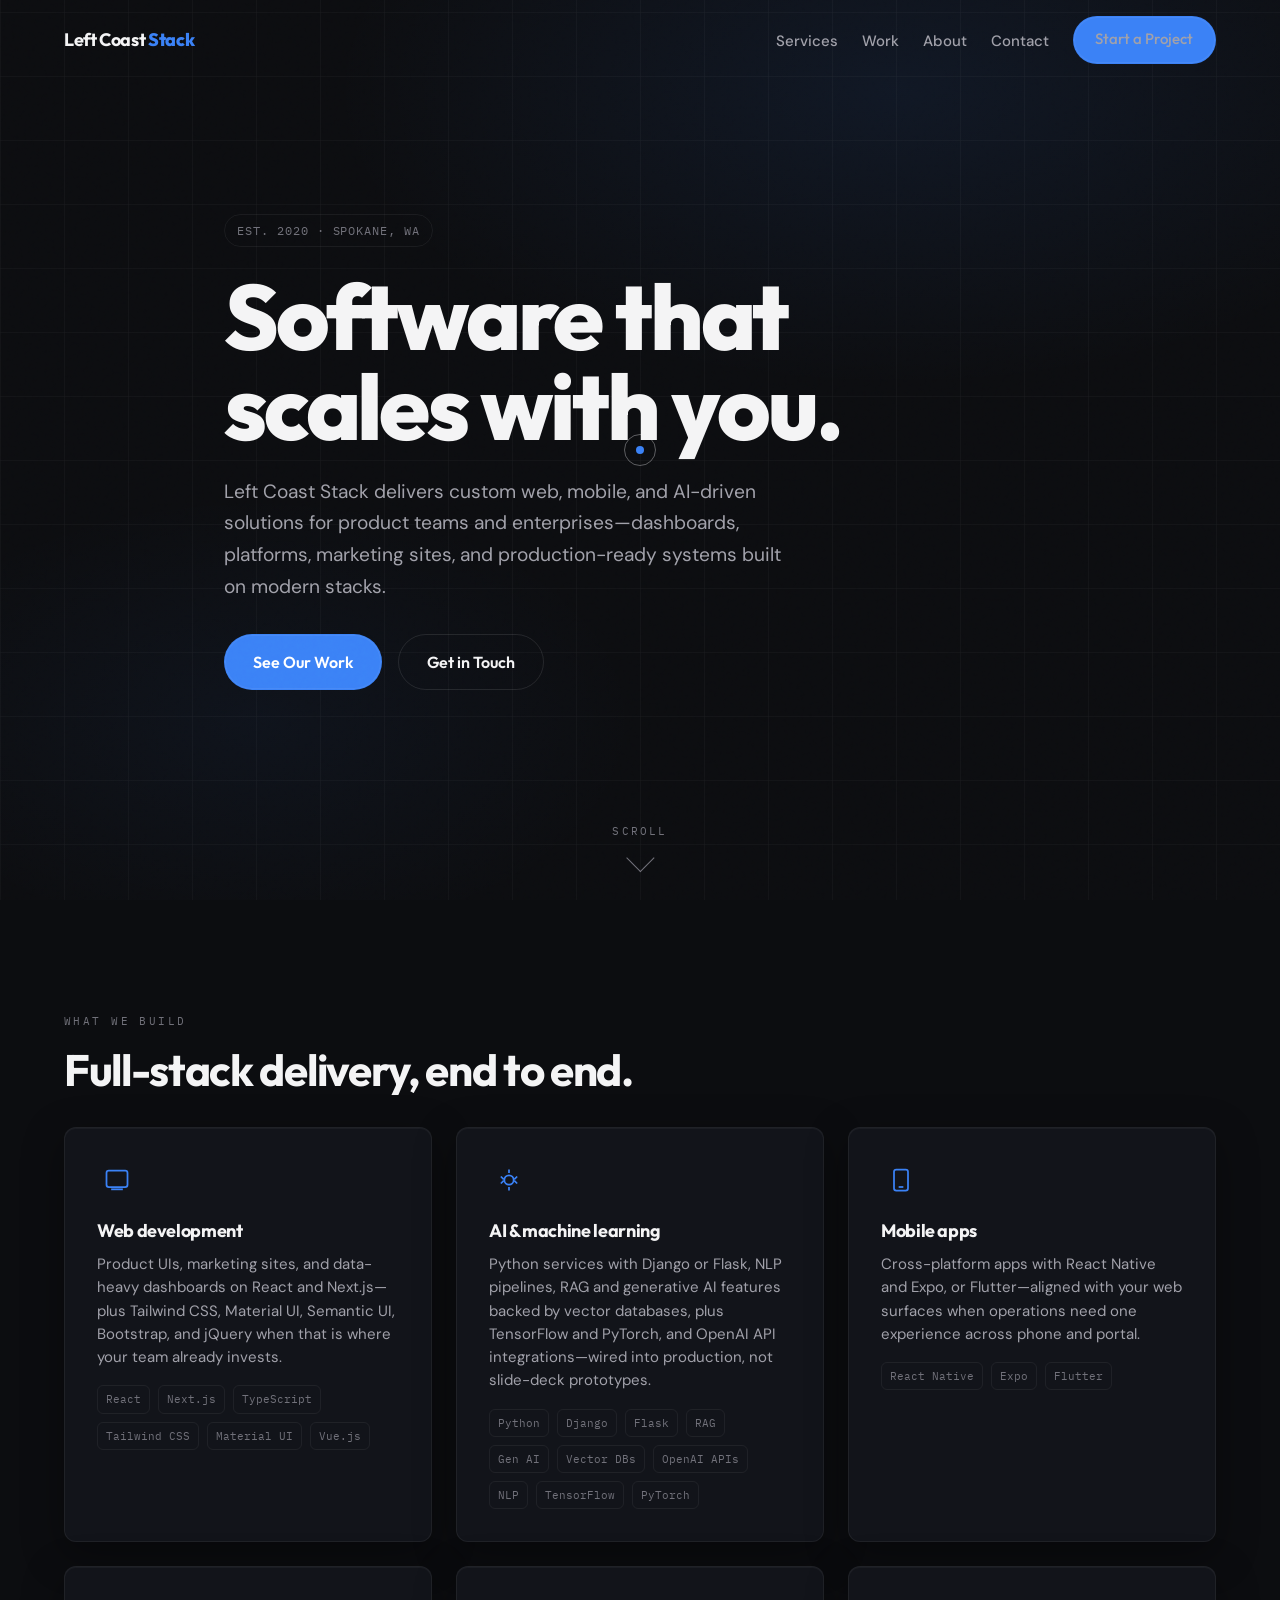
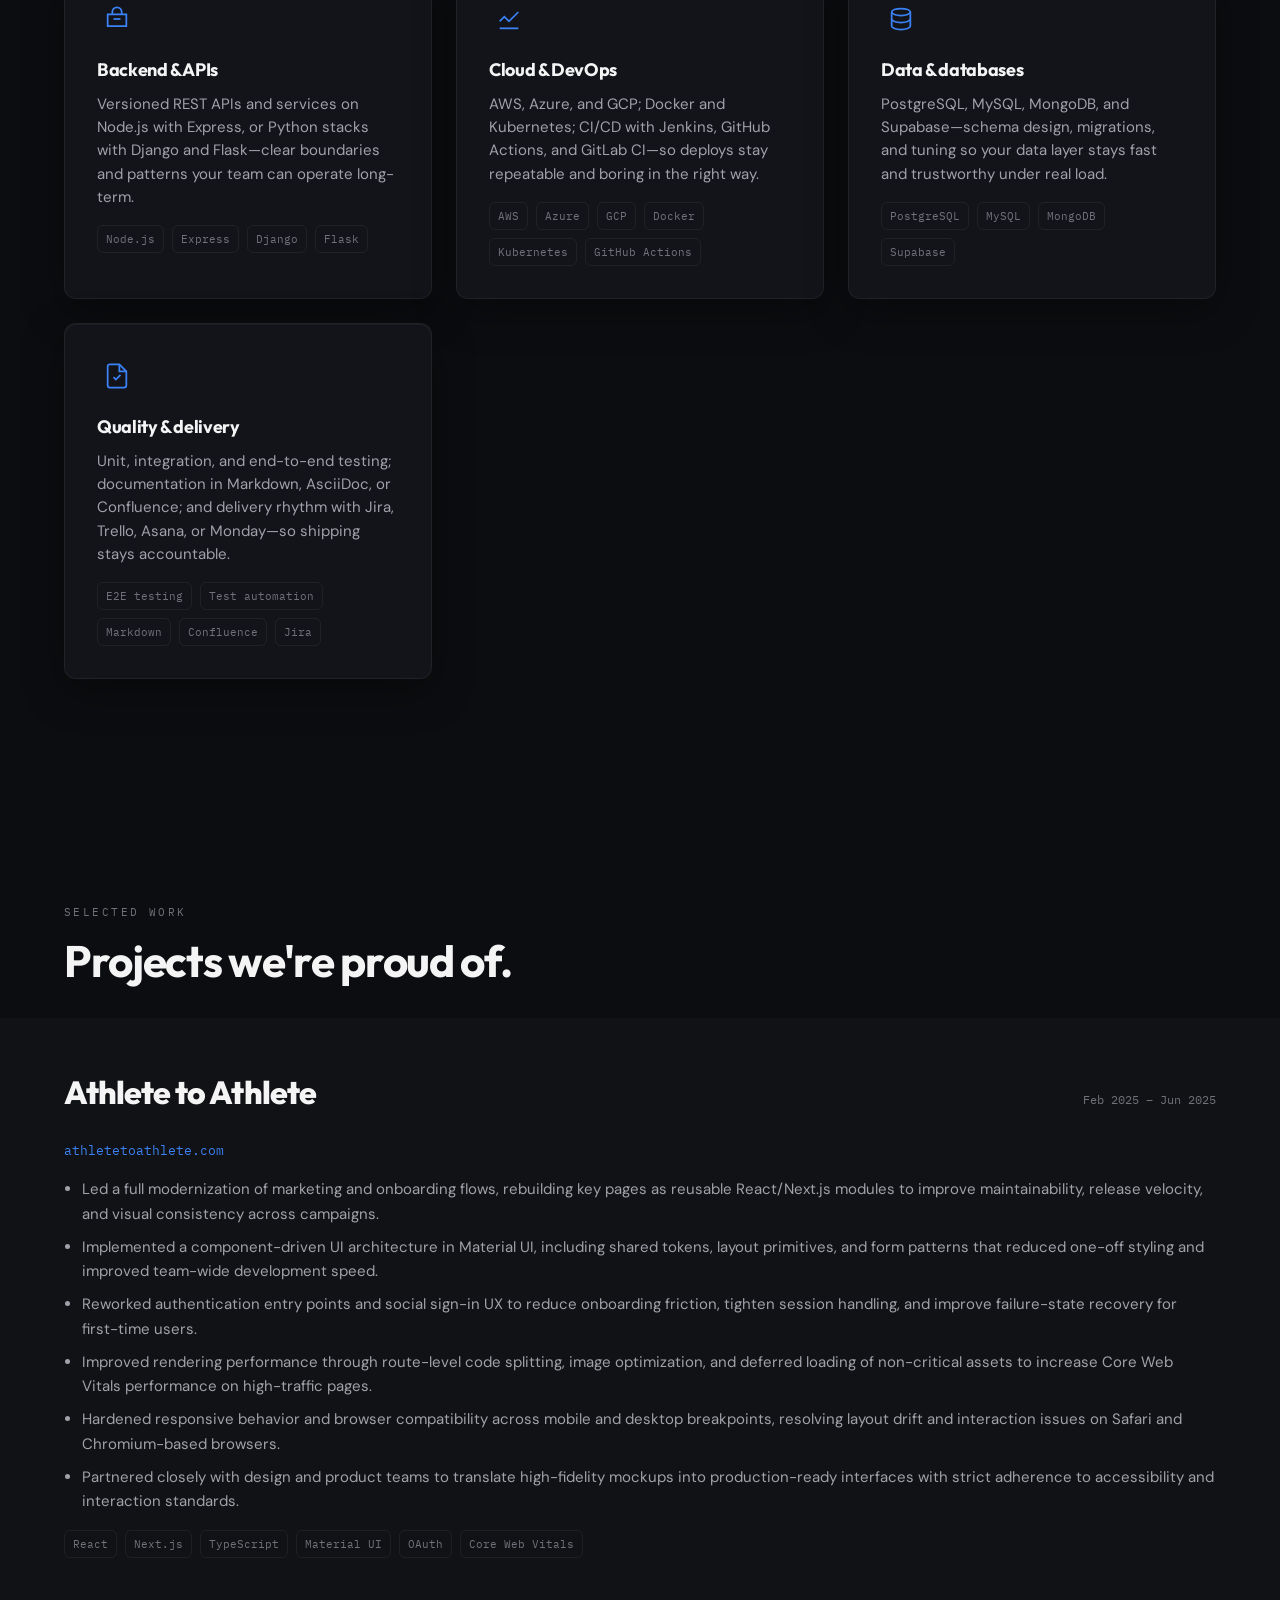
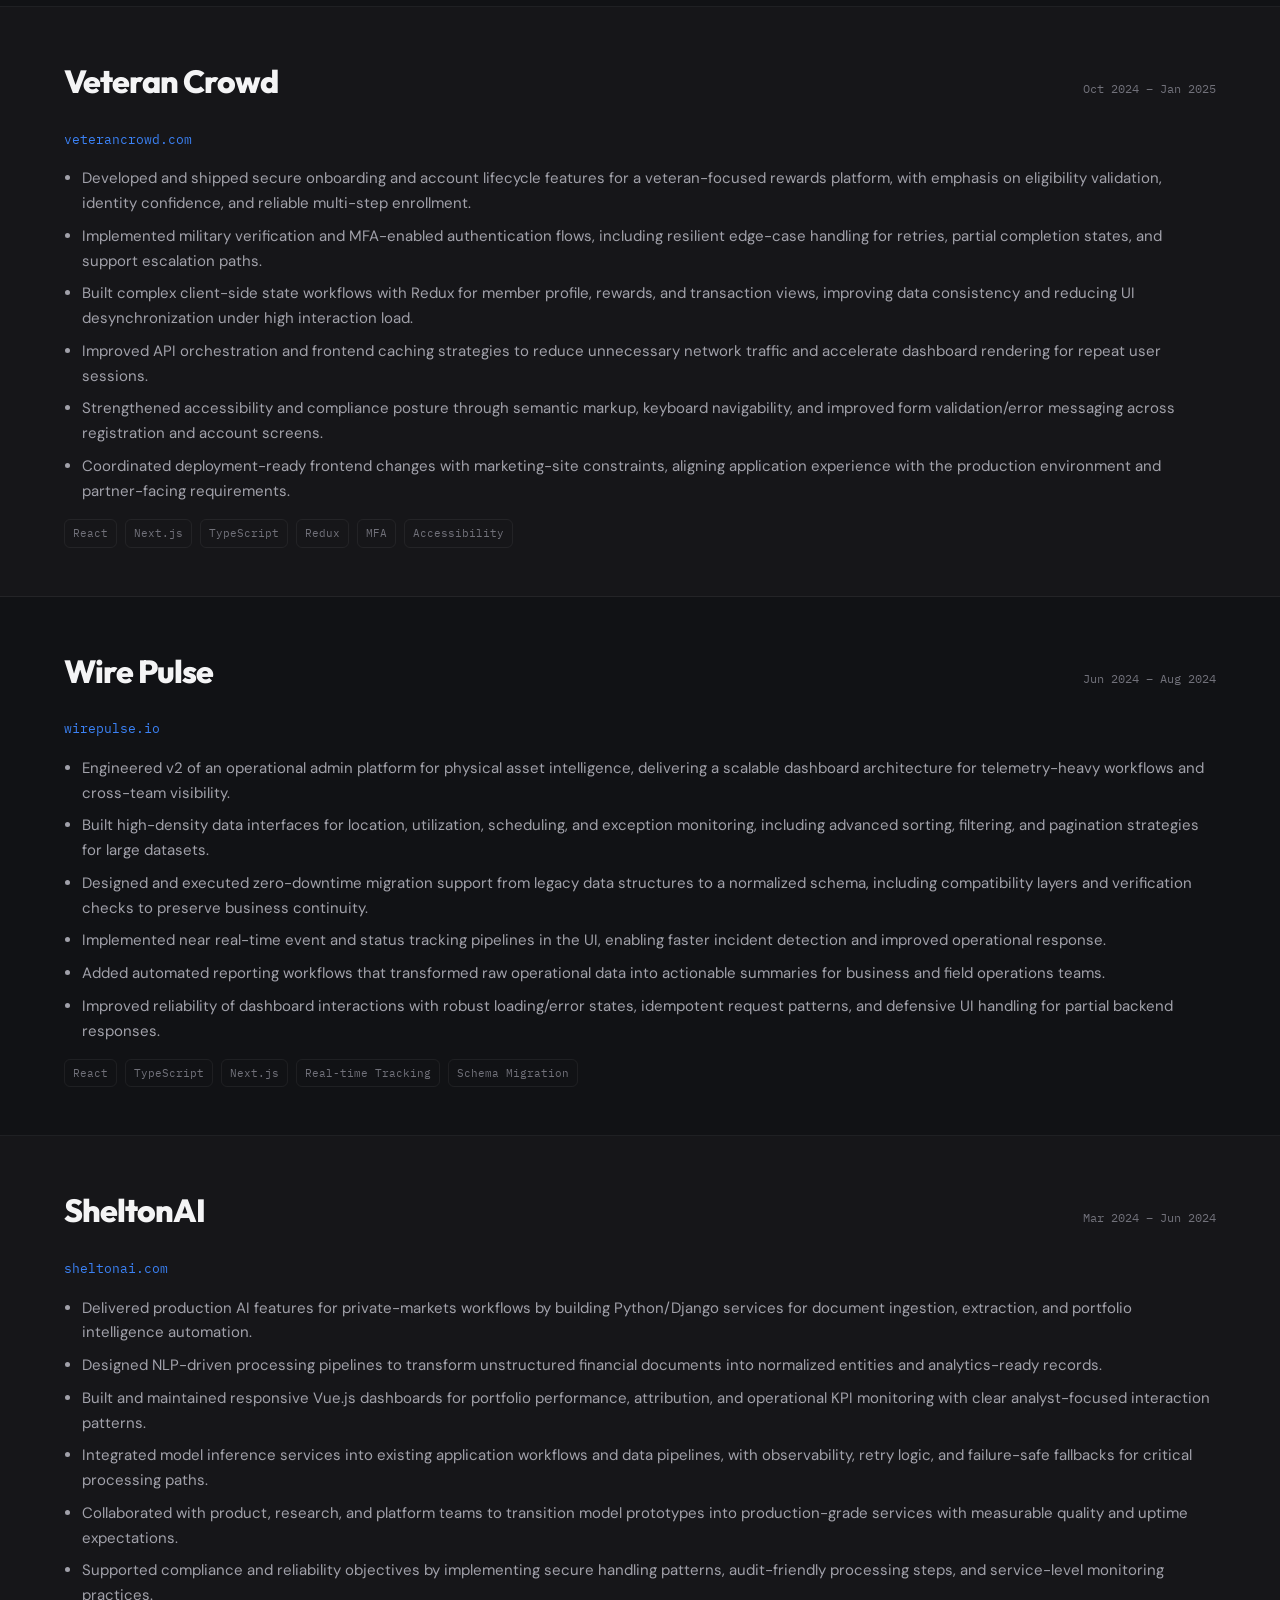
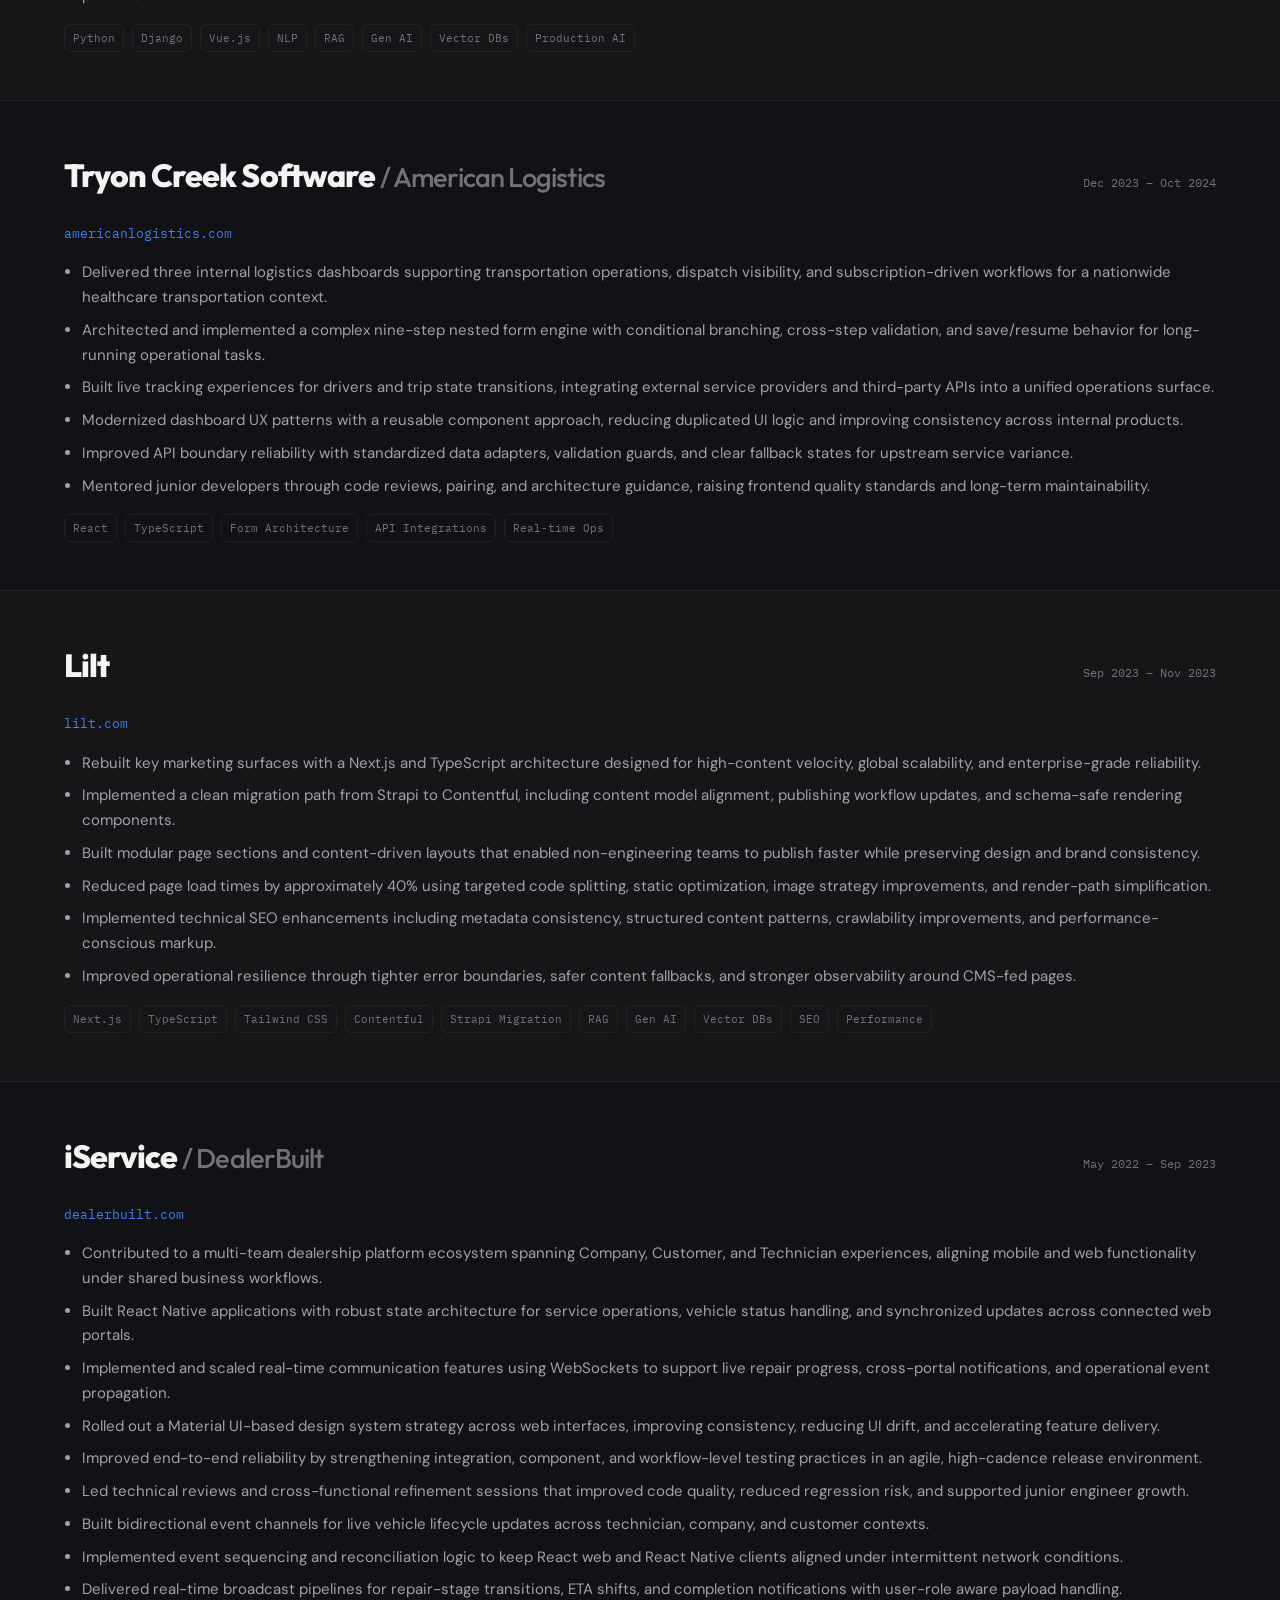
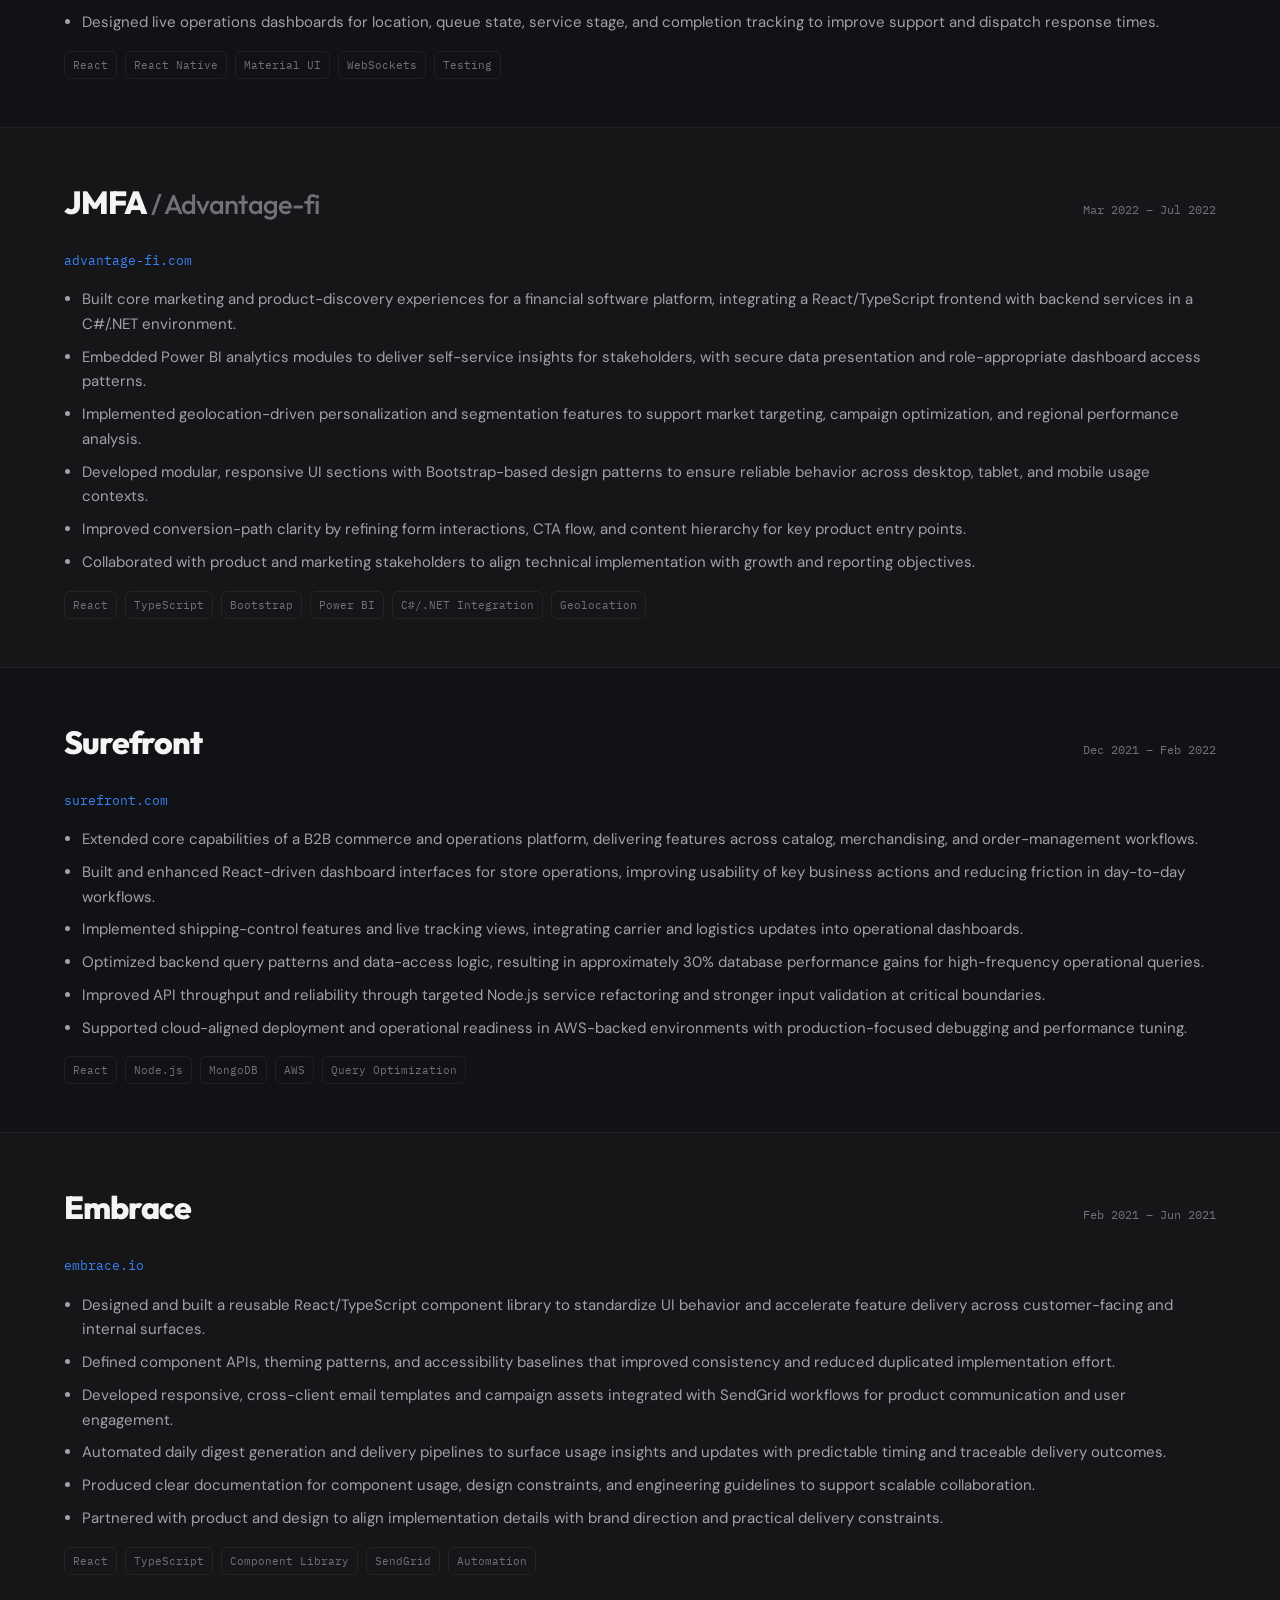
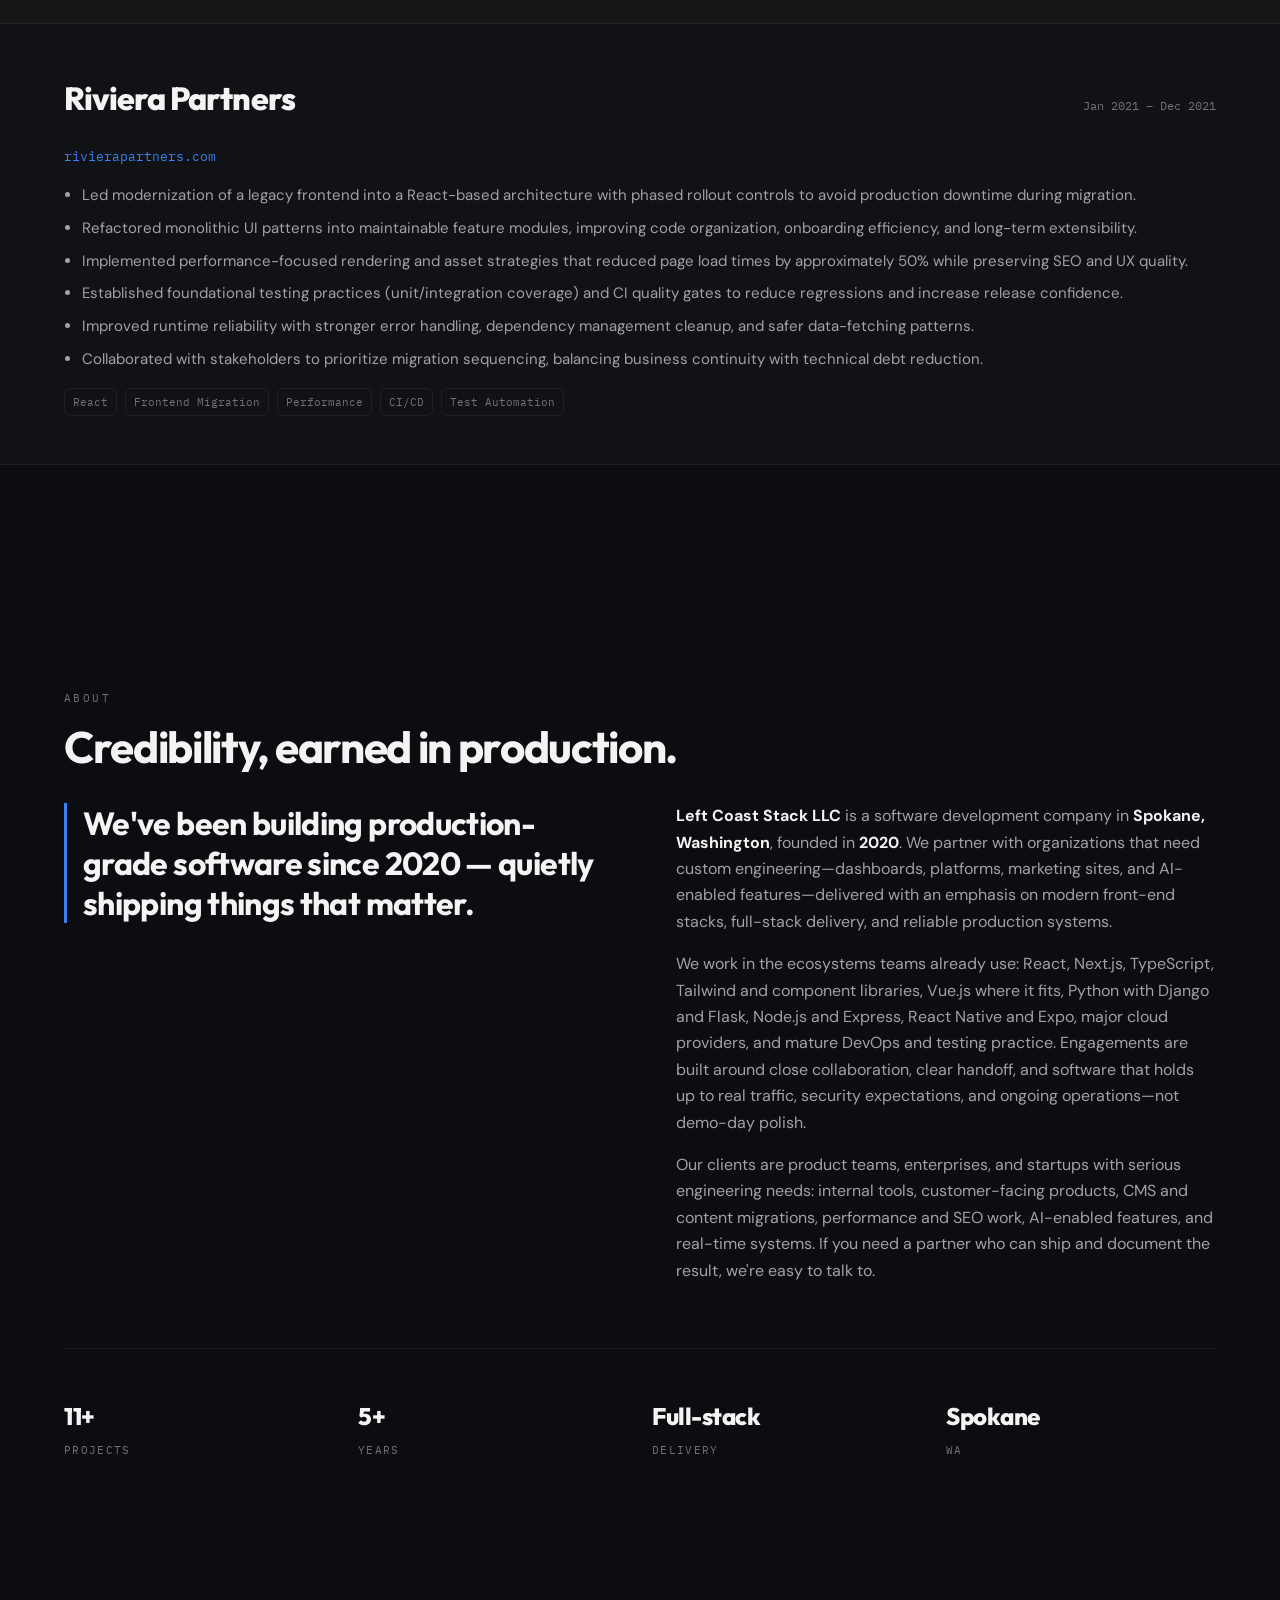
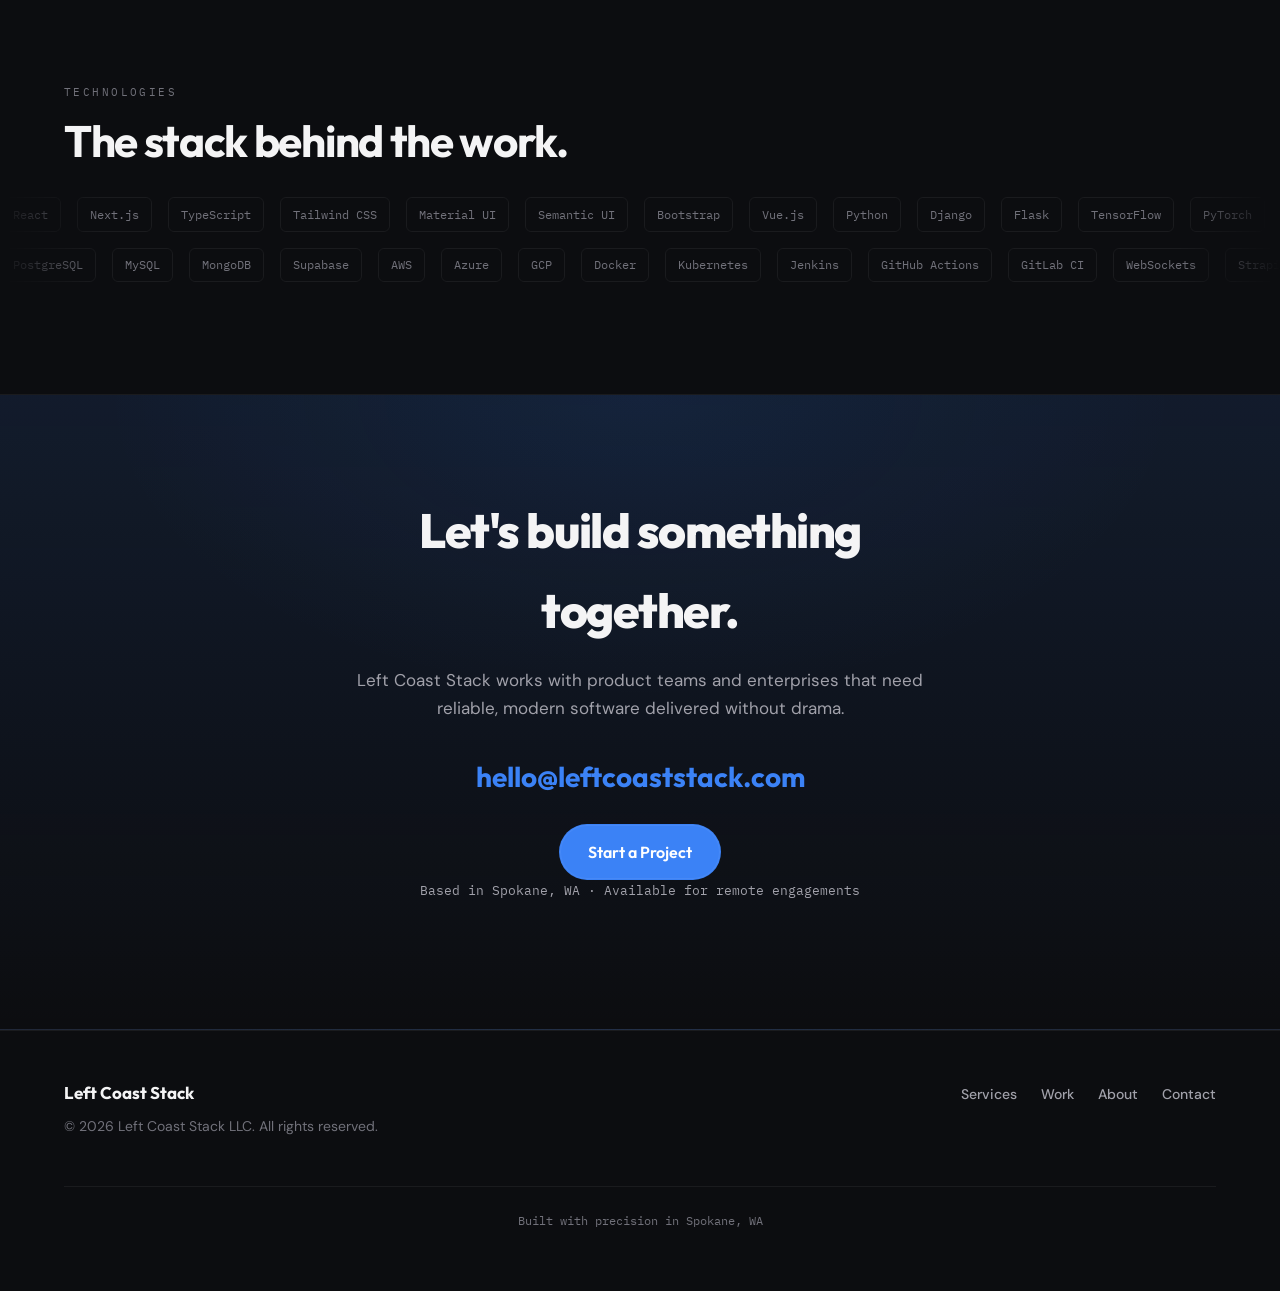
==== commit 9ad4adcc: "feat(site): add RAG, Gen AI, and vector DB skills Made-with: Cursor" ====
--- a/index.html
+++ b/index.html
@@ -1047,13 +1047,17 @@
               </div>
               <h3>AI &amp; machine learning</h3>
               <p>
-                Python services with Django or Flask, NLP pipelines, TensorFlow and PyTorch, and OpenAI API integrations
-                and automation wired into production—not slide-deck prototypes.
+                Python services with Django or Flask, NLP pipelines, RAG and generative AI features backed by vector
+                databases, plus TensorFlow and PyTorch, and OpenAI API integrations—wired into production, not slide-deck
+                prototypes.
               </p>
               <div class="tag-row">
                 <span class="tag">Python</span>
                 <span class="tag">Django</span>
                 <span class="tag">Flask</span>
+                <span class="tag">RAG</span>
+                <span class="tag">Gen AI</span>
+                <span class="tag">Vector DBs</span>
                 <span class="tag">OpenAI APIs</span>
                 <span class="tag">NLP</span>
                 <span class="tag">TensorFlow</span>
@@ -1282,6 +1286,9 @@
                 <span class="tag">Django</span>
                 <span class="tag">Vue.js</span>
                 <span class="tag">NLP</span>
+                <span class="tag">RAG</span>
+                <span class="tag">Gen AI</span>
+                <span class="tag">Vector DBs</span>
                 <span class="tag">Production AI</span>
               </div>
             </div>
@@ -1339,6 +1346,9 @@
                 <span class="tag">Tailwind CSS</span>
                 <span class="tag">Contentful</span>
                 <span class="tag">Strapi Migration</span>
+                <span class="tag">RAG</span>
+                <span class="tag">Gen AI</span>
+                <span class="tag">Vector DBs</span>
                 <span class="tag">SEO</span>
                 <span class="tag">Performance</span>
               </div>
@@ -1555,6 +1565,7 @@
               ><span class="tag">Bootstrap</span><span class="tag">Vue.js</span><span class="tag">Python</span
               ><span class="tag">Django</span><span class="tag">Flask</span><span class="tag">TensorFlow</span
               ><span class="tag">PyTorch</span><span class="tag">OpenAI APIs</span><span class="tag">NLP</span
+              ><span class="tag">RAG</span><span class="tag">Gen AI</span><span class="tag">Vector DBs</span
               ><span class="tag">React Native</span><span class="tag">Expo</span><span class="tag">Flutter</span
               ><span class="tag">Node.js</span><span class="tag">Express</span><span class="tag">Redux</span>
             </div>
@@ -1564,6 +1575,7 @@
               ><span class="tag">Bootstrap</span><span class="tag">Vue.js</span><span class="tag">Python</span
               ><span class="tag">Django</span><span class="tag">Flask</span><span class="tag">TensorFlow</span
               ><span class="tag">PyTorch</span><span class="tag">OpenAI APIs</span><span class="tag">NLP</span
+              ><span class="tag">RAG</span><span class="tag">Gen AI</span><span class="tag">Vector DBs</span
               ><span class="tag">React Native</span><span class="tag">Expo</span><span class="tag">Flutter</span
               ><span class="tag">Node.js</span><span class="tag">Express</span><span class="tag">Redux</span>
             </div>
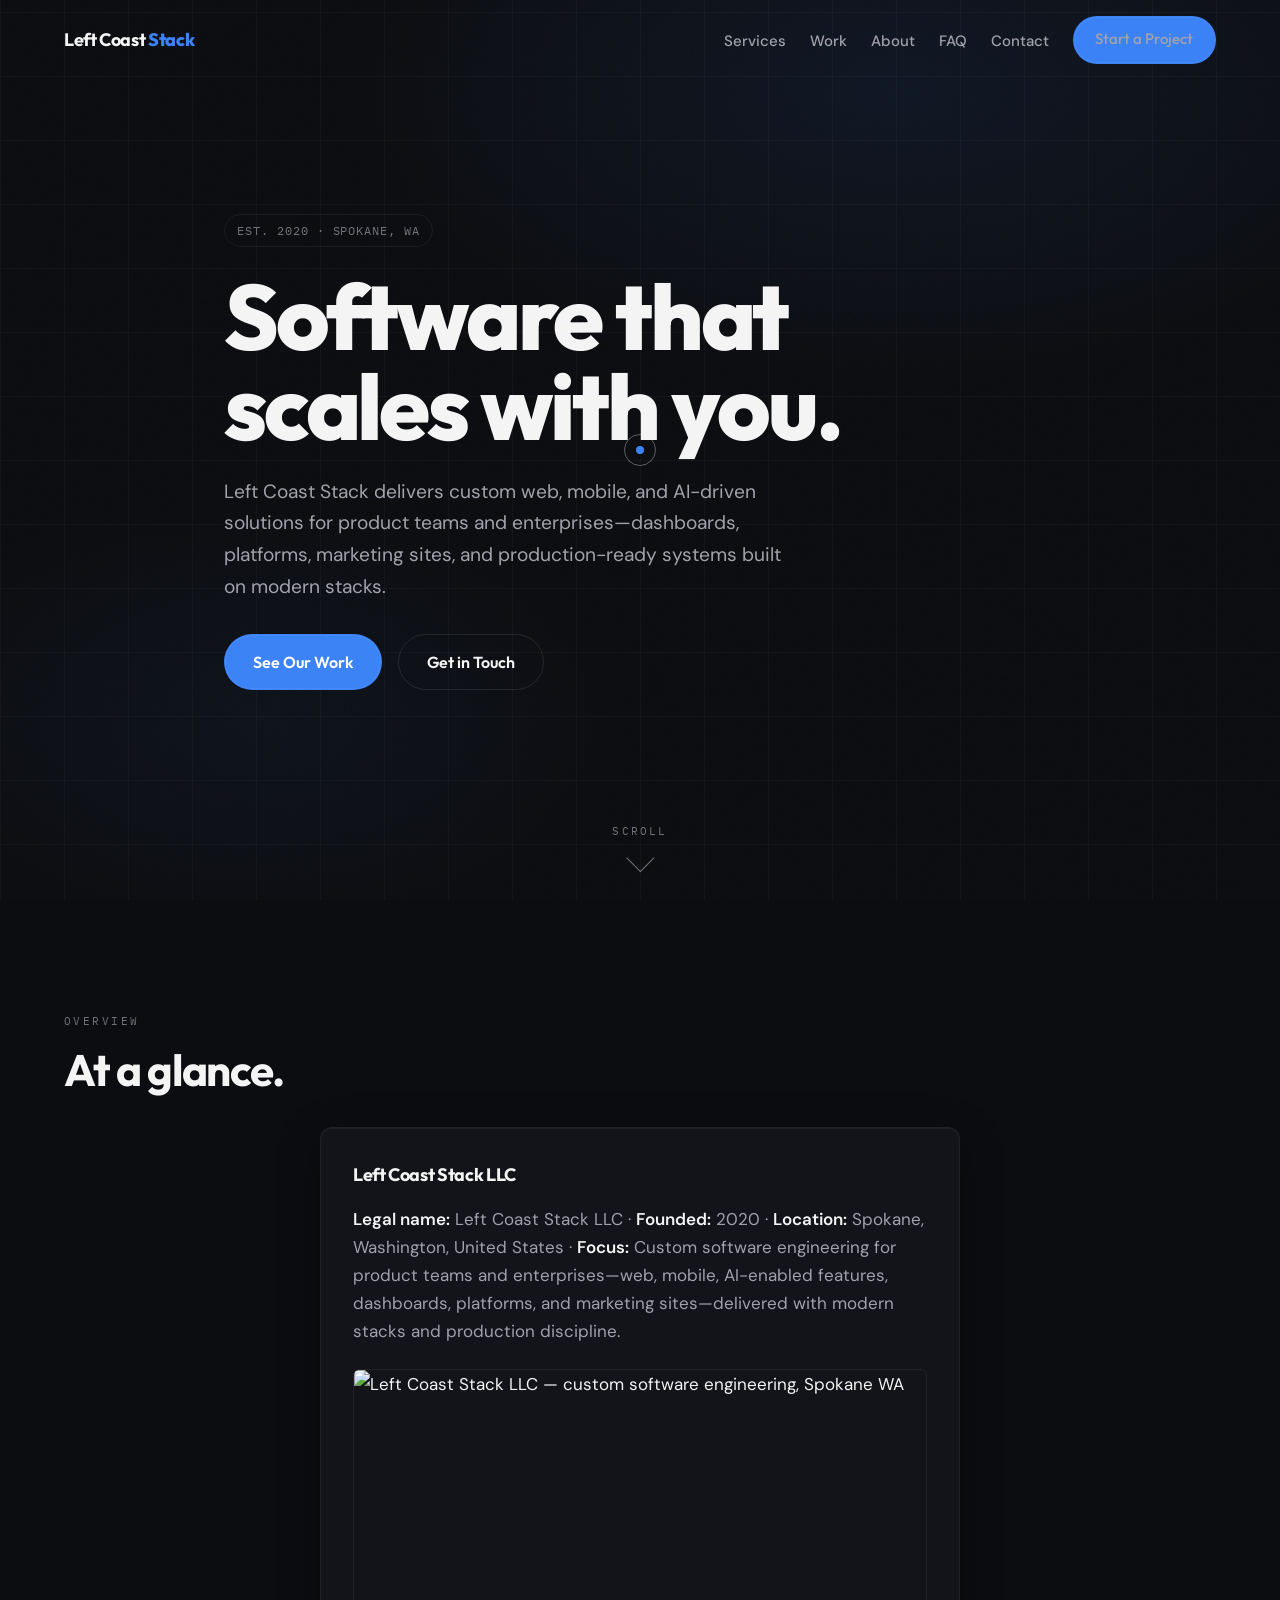
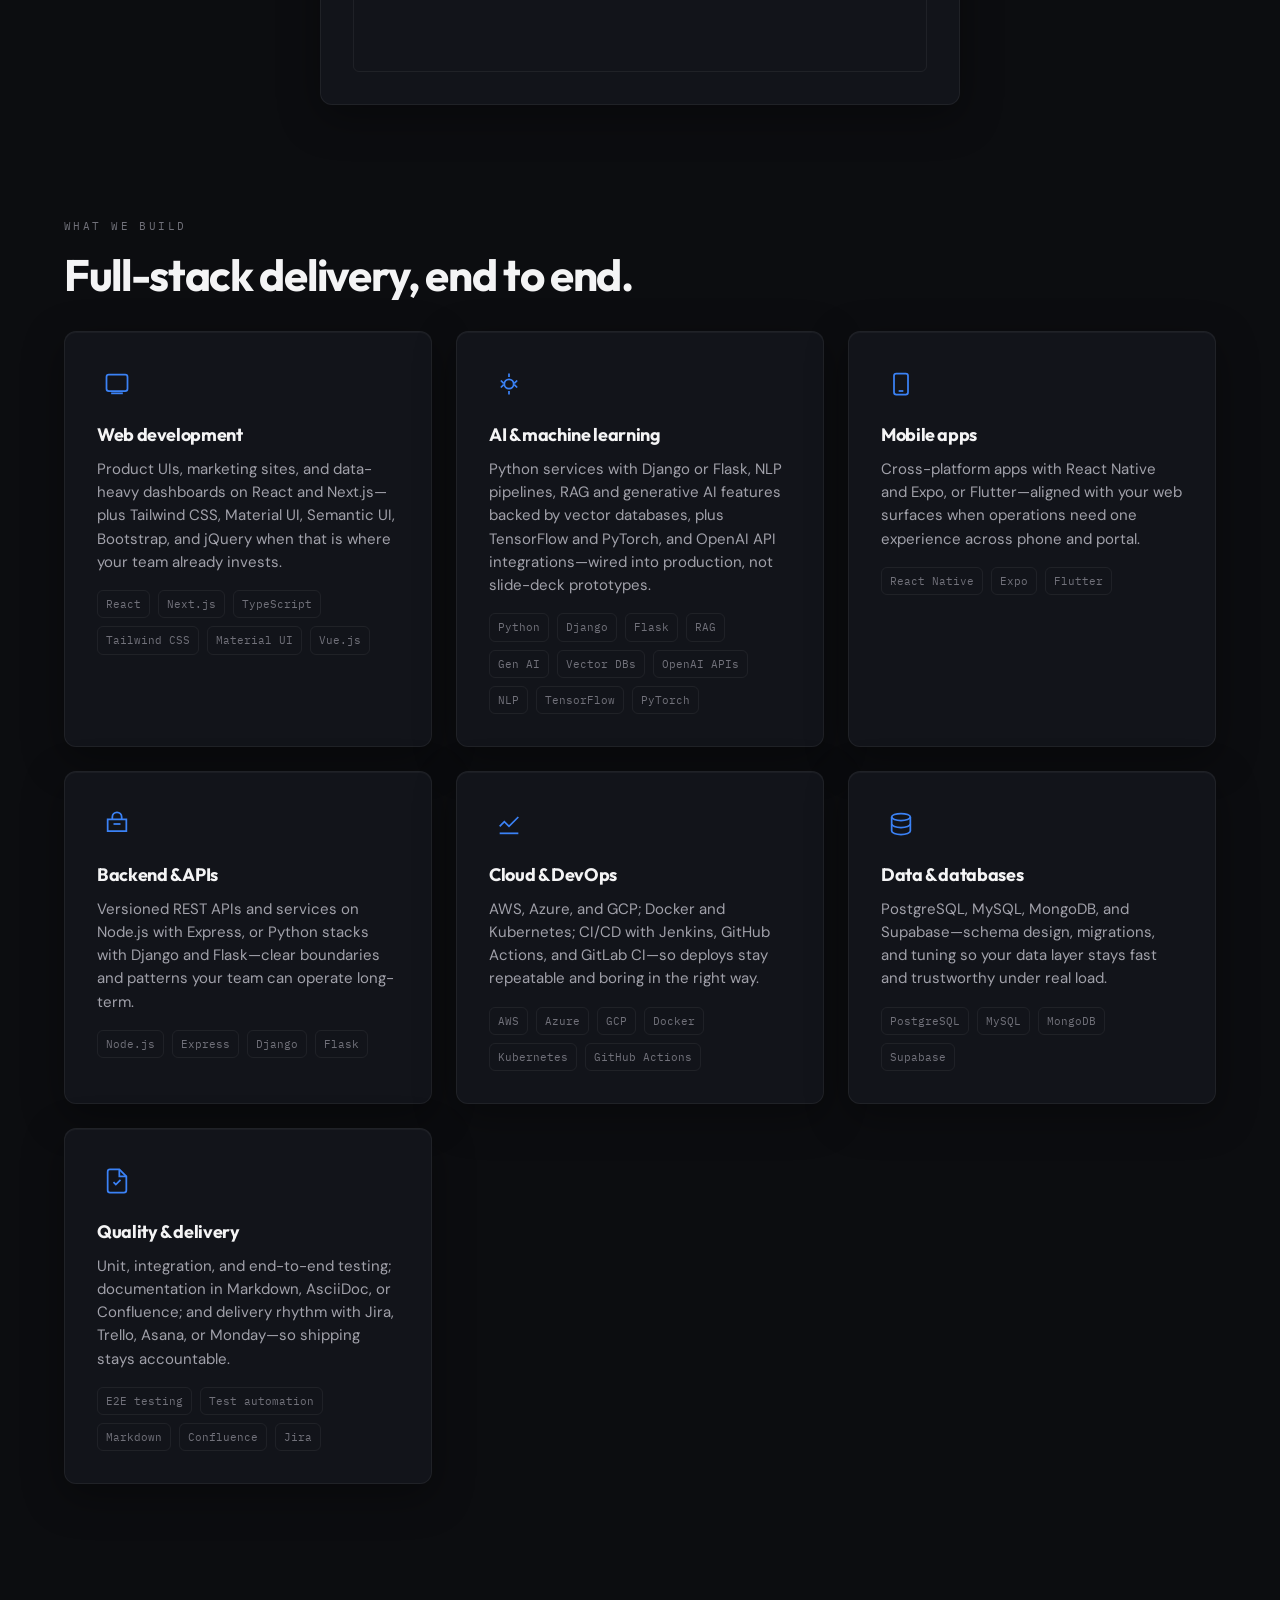
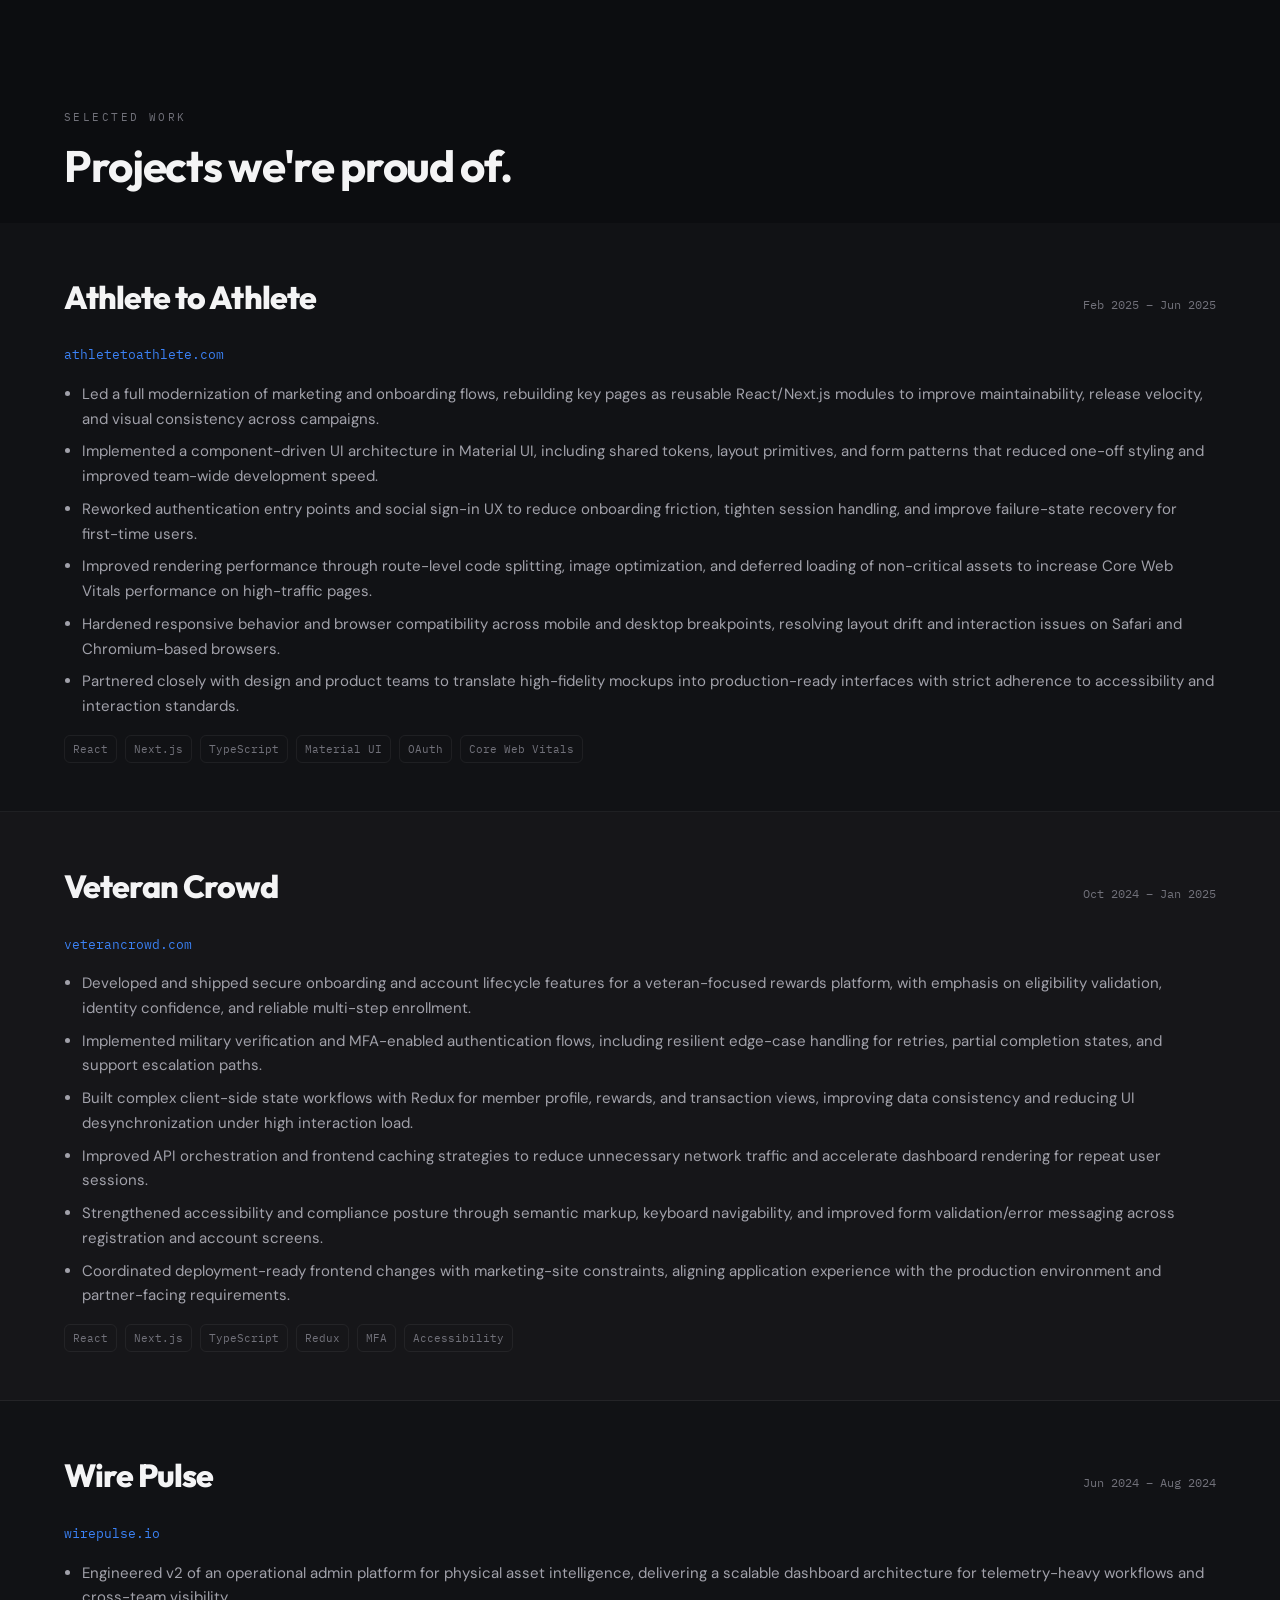
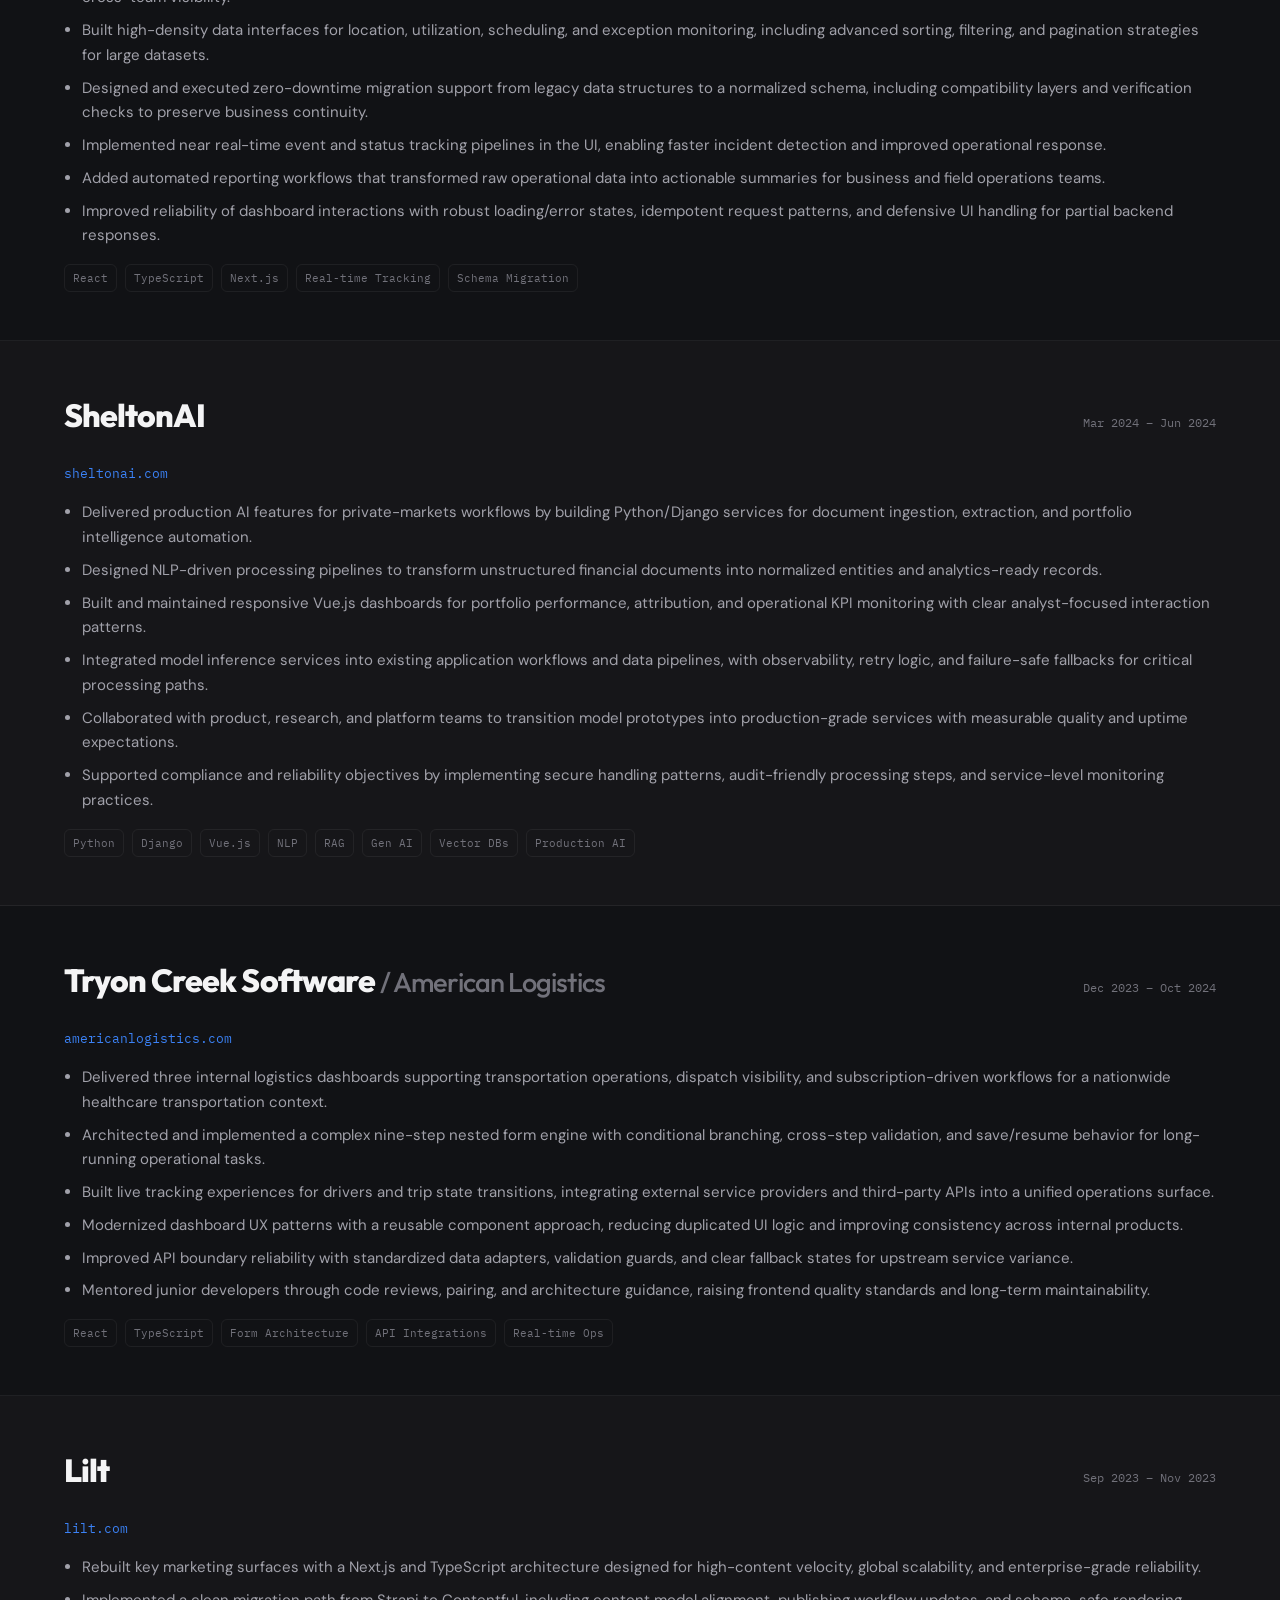
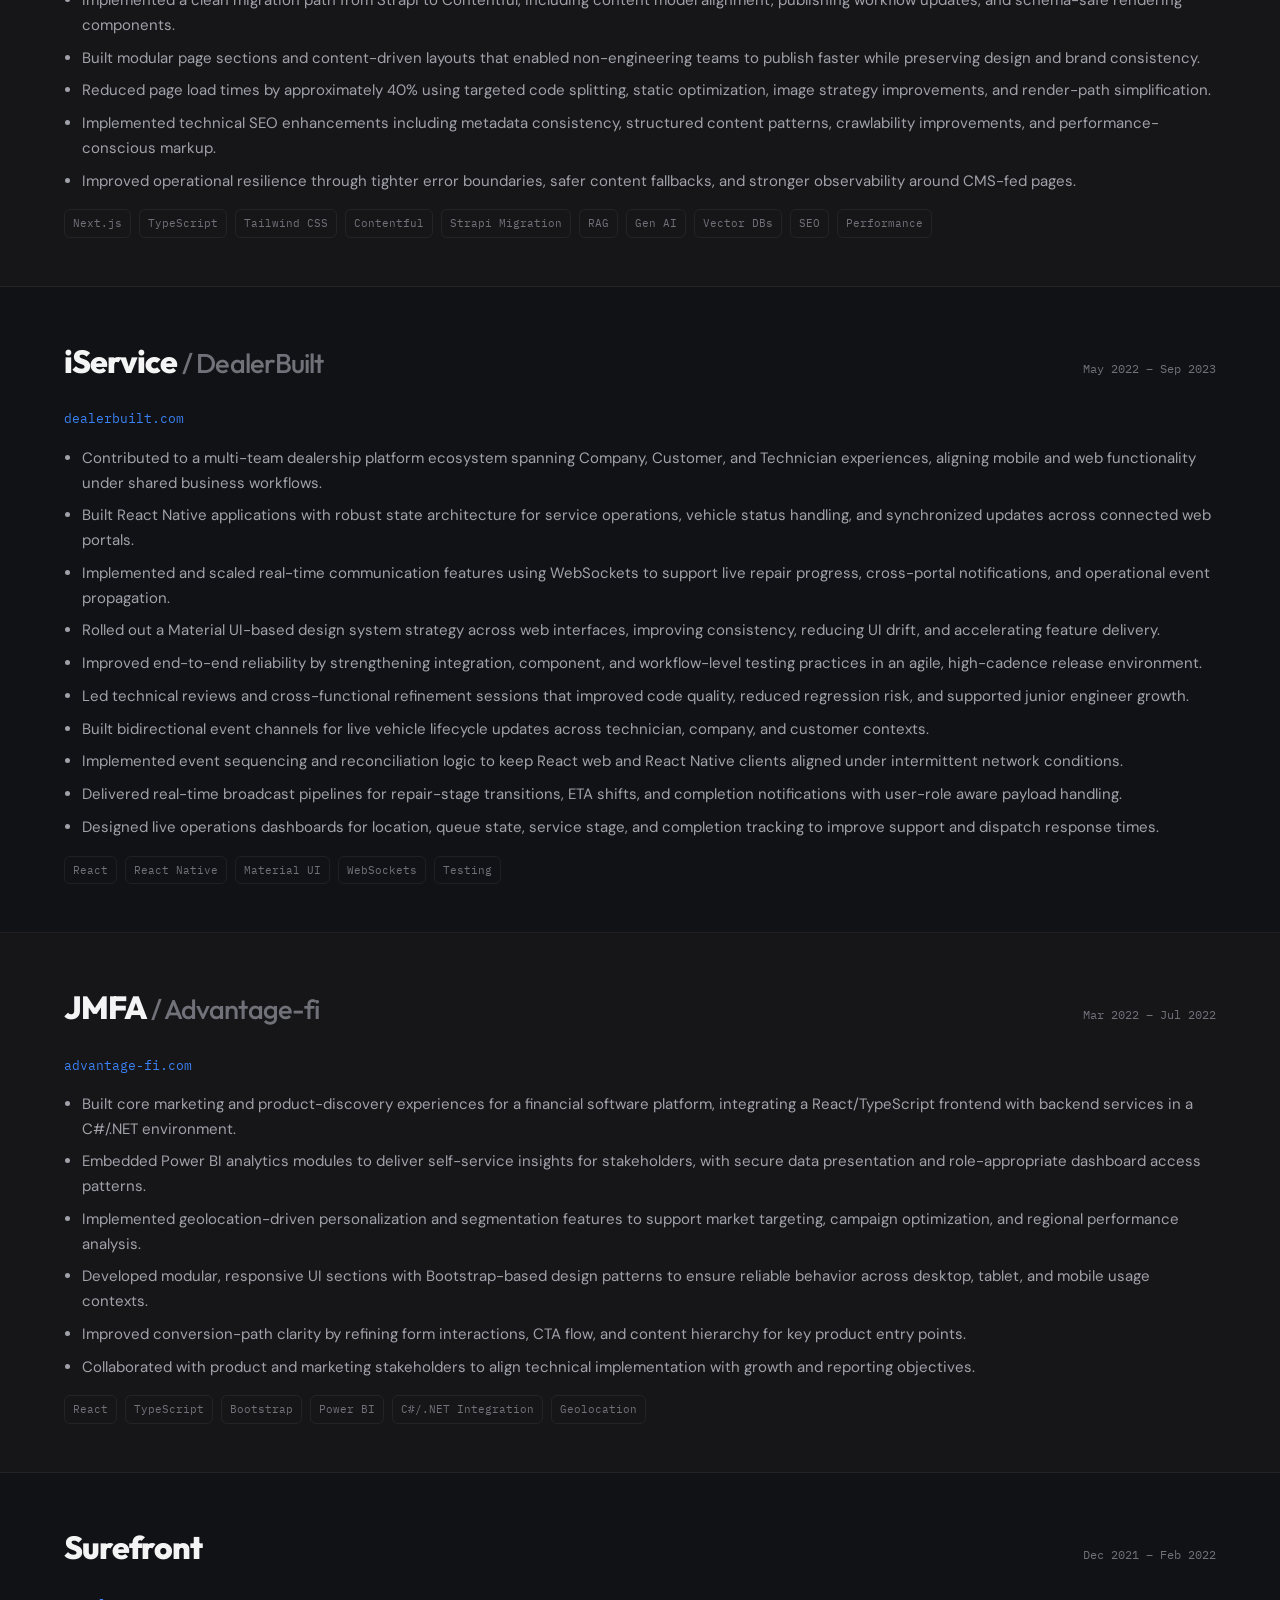
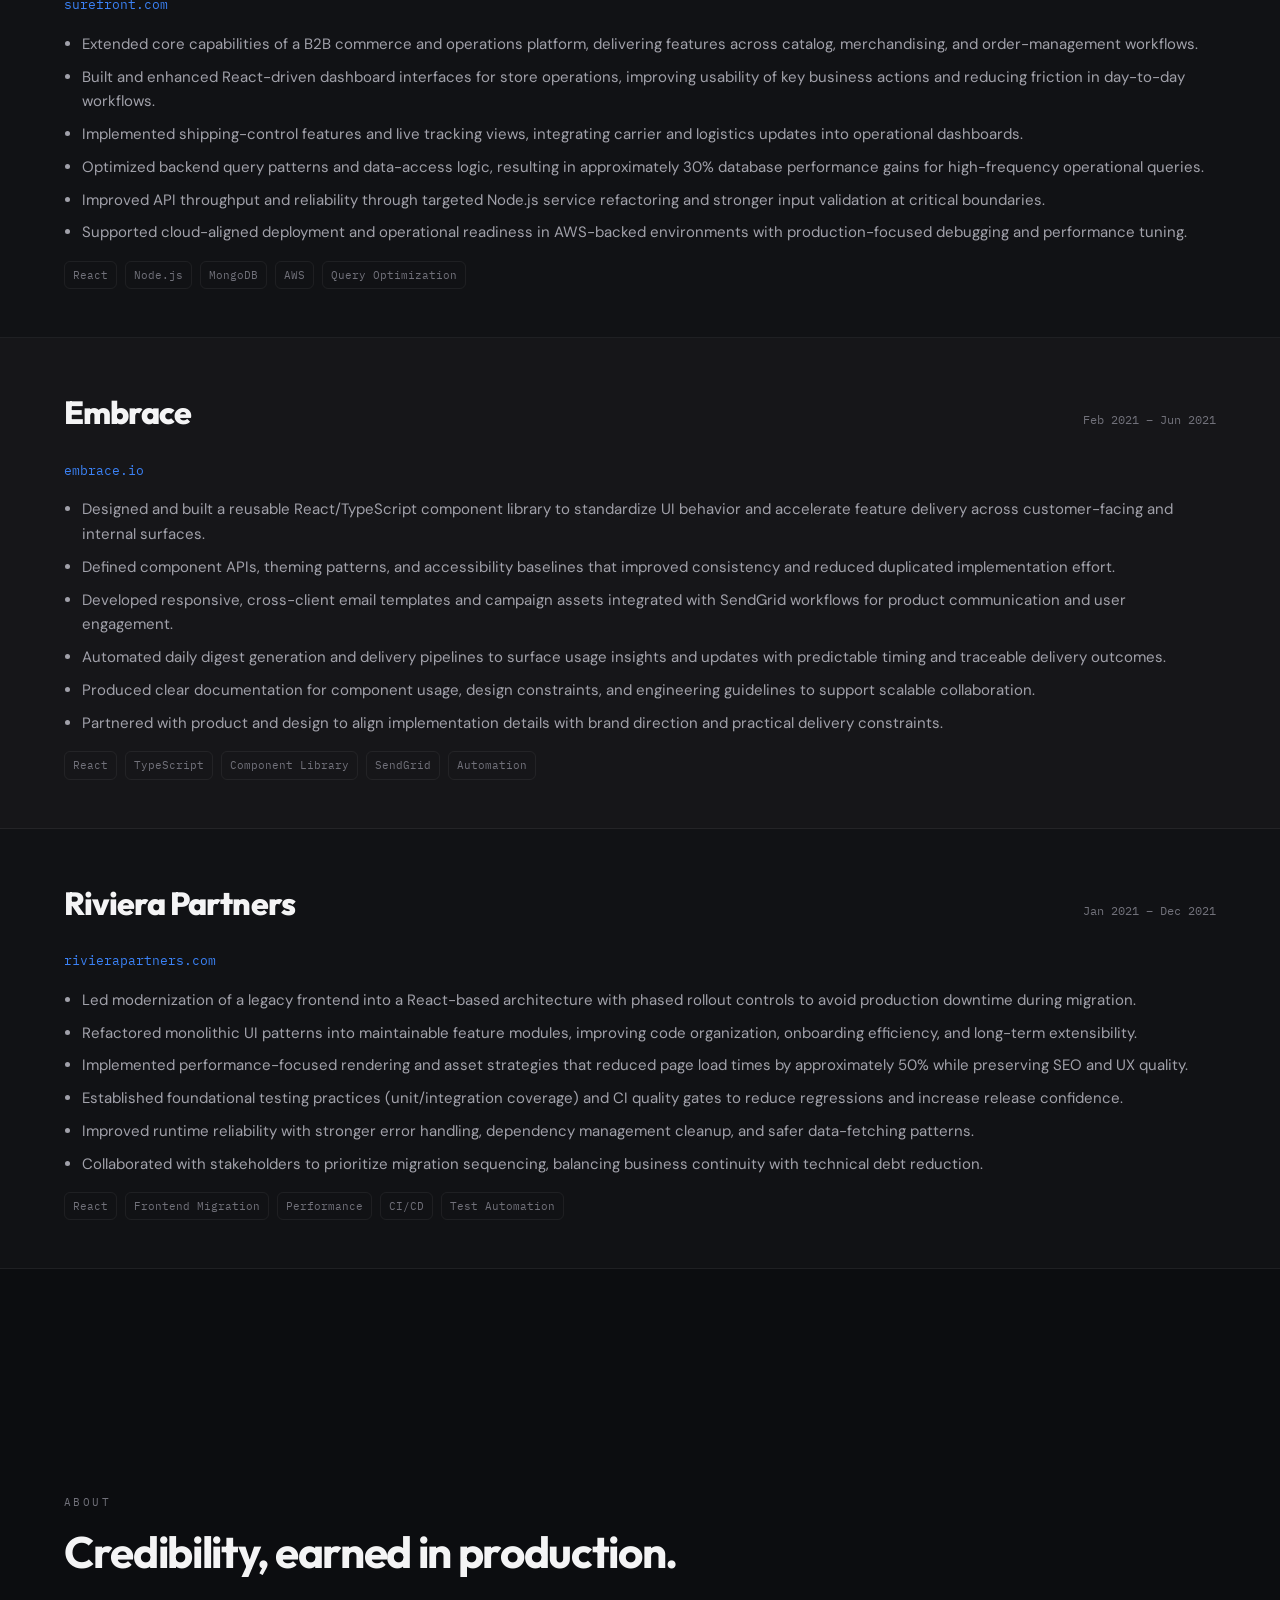
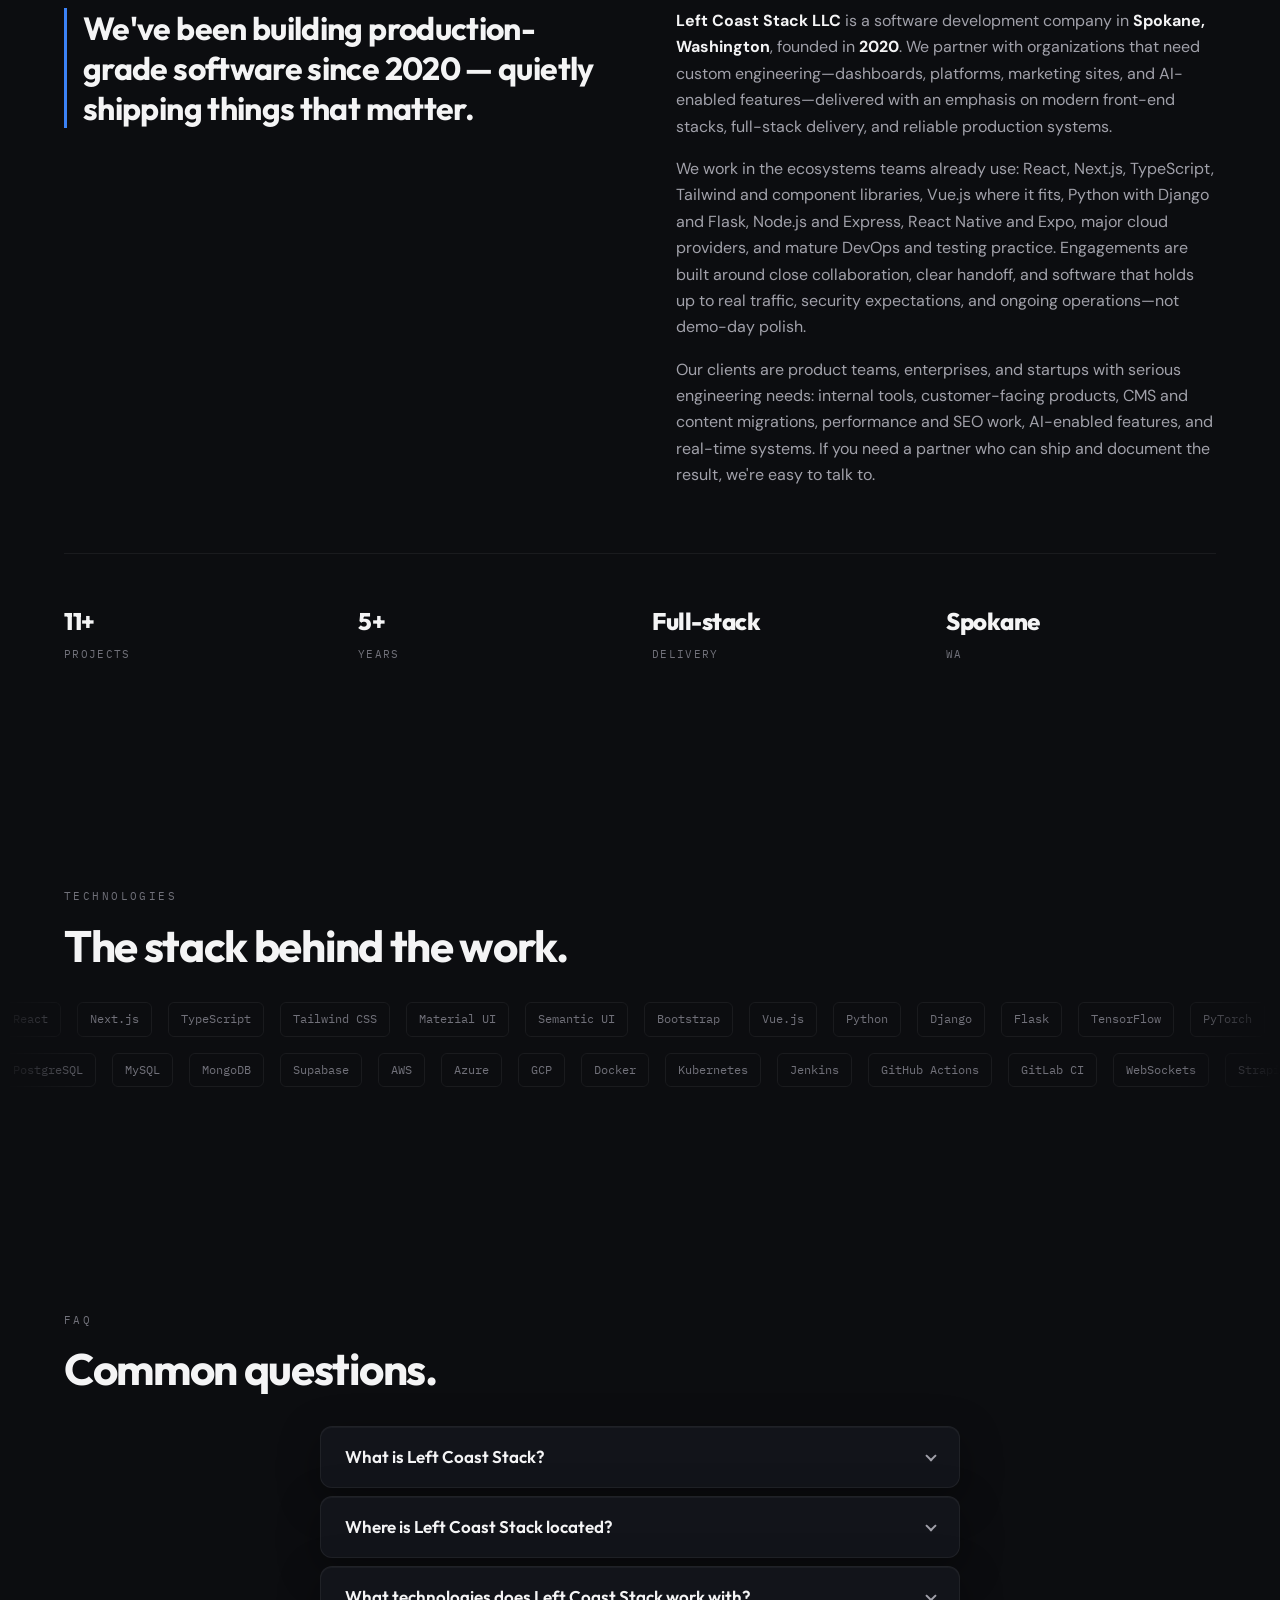
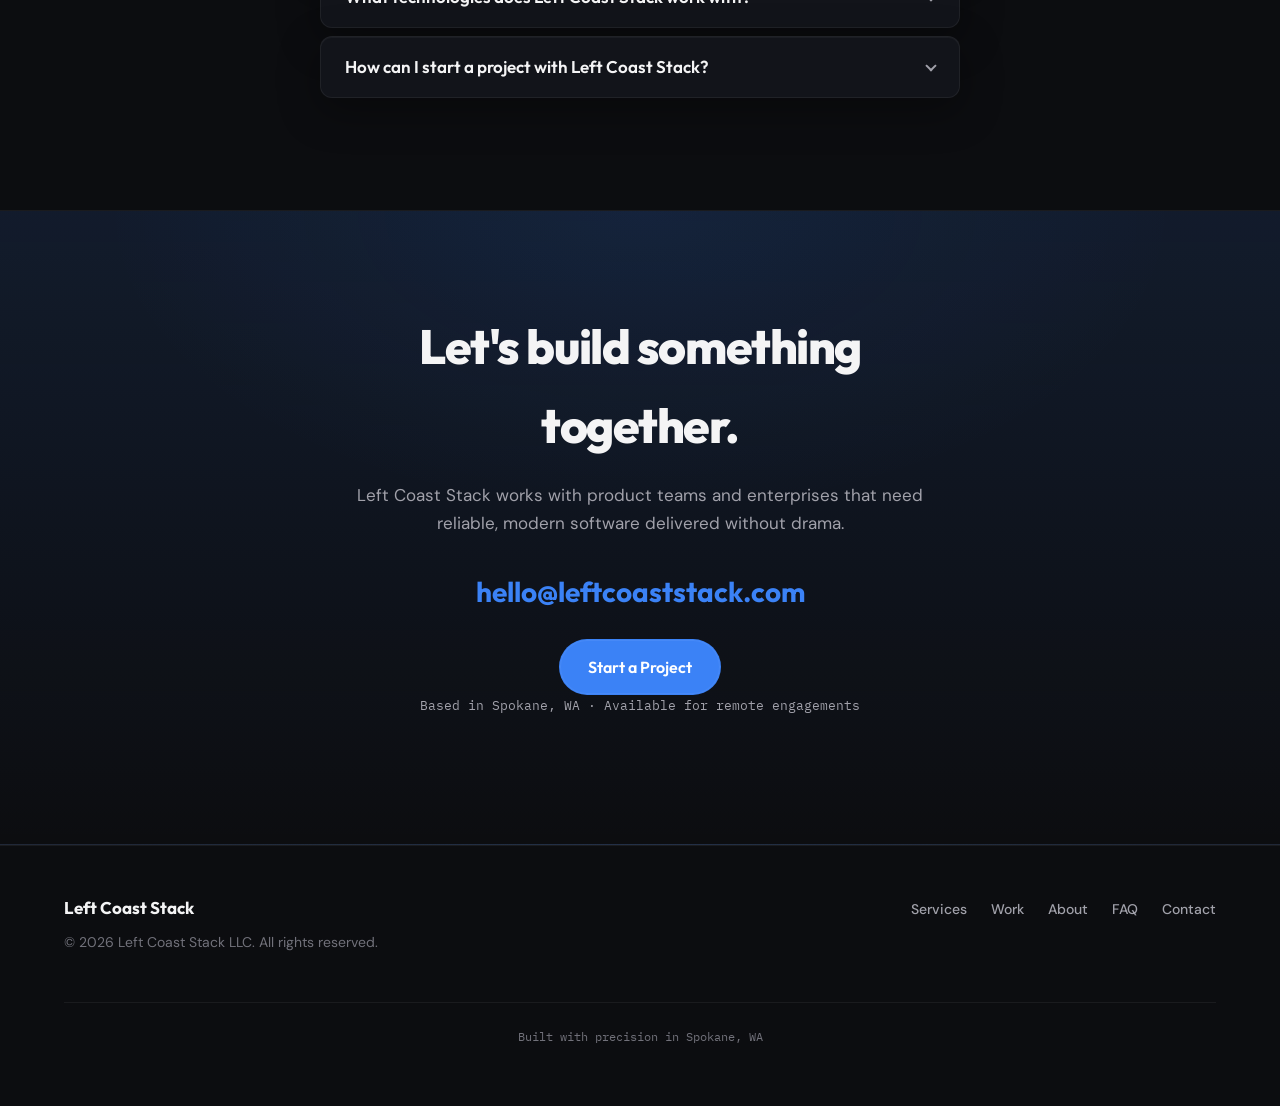
==== commit e81075d8: "feat(seo): canonical, sitemap, robots, JSON-LD, FAQ, and security meta - Add home canonical, theme-c" ====
--- a/index.html
+++ b/index.html
@@ -42,6 +42,9 @@
   <head>
     <meta charset="utf-8" />
     <meta name="viewport" content="width=device-width, initial-scale=1" />
+    <meta name="referrer" content="strict-origin-when-cross-origin" />
+    <meta name="theme-color" content="#0c0d10" />
+    <link rel="canonical" href="https://leftcoaststack.com/" />
     <meta
       name="description"
       content="Left Coast Stack LLC — custom web, mobile, and AI-driven software for product teams and enterprises. Spokane, WA since 2020."
@@ -50,6 +53,8 @@
     <link rel="icon" href="favicon.svg" type="image/svg+xml" />
 
     <meta property="og:type" content="website" />
+    <meta property="og:site_name" content="Left Coast Stack LLC" />
+    <meta property="og:locale" content="en_US" />
     <meta property="og:title" content="Left Coast Stack LLC — Software engineering that ships" />
     <meta
       property="og:description"
@@ -71,6 +76,84 @@
       href="https://fonts.googleapis.com/css2?family=DM+Sans:ital,opsz,wght@0,9..40,400;0,9..40,500;1,9..40,400&family=IBM+Plex+Mono:wght@400;500&family=Outfit:wght@500;600;700;800&display=swap"
       rel="stylesheet"
     />
+
+    <script type="application/ld+json">
+      {
+        "@context": "https://schema.org",
+        "@graph": [
+          {
+            "@type": "WebSite",
+            "@id": "https://leftcoaststack.com/#website",
+            "url": "https://leftcoaststack.com/",
+            "name": "Left Coast Stack LLC",
+            "description": "Custom web, mobile, and AI-driven software for product teams and enterprises. Spokane, WA since 2020.",
+            "inLanguage": "en-US",
+            "publisher": { "@id": "https://leftcoaststack.com/#organization" }
+          },
+          {
+            "@type": ["Organization", "ProfessionalService"],
+            "@id": "https://leftcoaststack.com/#organization",
+            "name": "Left Coast Stack LLC",
+            "legalName": "Left Coast Stack LLC",
+            "url": "https://leftcoaststack.com/",
+            "logo": "https://leftcoaststack.com/favicon.svg",
+            "image": "https://leftcoaststack.com/og-image.png",
+            "description": "Custom software engineering for product teams and enterprises—dashboards, platforms, marketing sites, and AI-enabled features.",
+            "foundingDate": "2020",
+            "email": "hello@leftcoaststack.com",
+            "address": {
+              "@type": "PostalAddress",
+              "addressLocality": "Spokane",
+              "addressRegion": "WA",
+              "addressCountry": "US"
+            },
+            "areaServed": [
+              { "@type": "City", "name": "Spokane" },
+              { "@type": "AdministrativeArea", "name": "Washington" },
+              { "@type": "Country", "name": "United States" }
+            ]
+          },
+          {
+            "@type": "FAQPage",
+            "@id": "https://leftcoaststack.com/#faq",
+            "mainEntity": [
+              {
+                "@type": "Question",
+                "name": "What is Left Coast Stack?",
+                "acceptedAnswer": {
+                  "@type": "Answer",
+                  "text": "Left Coast Stack LLC is a software development company based in Spokane, Washington, founded in 2020. We build custom web, mobile, and AI-driven solutions for product teams and enterprises."
+                }
+              },
+              {
+                "@type": "Question",
+                "name": "Where is Left Coast Stack located?",
+                "acceptedAnswer": {
+                  "@type": "Answer",
+                  "text": "We are based in Spokane, WA, and work with clients remotely across the United States."
+                }
+              },
+              {
+                "@type": "Question",
+                "name": "What technologies does Left Coast Stack work with?",
+                "acceptedAnswer": {
+                  "@type": "Answer",
+                  "text": "We work across React, Next.js, TypeScript, Python, Django, Flask, Node.js, cloud platforms including AWS, Azure, and GCP, mobile stacks like React Native and Flutter, and modern data and DevOps tooling—aligned with what your team already uses."
+                }
+              },
+              {
+                "@type": "Question",
+                "name": "How can I start a project with Left Coast Stack?",
+                "acceptedAnswer": {
+                  "@type": "Answer",
+                  "text": "Email hello@leftcoaststack.com with a short description of your goals, timeline, and technical context. We will follow up to discuss fit and next steps."
+                }
+              }
+            ]
+          }
+        ]
+      }
+    </script>
 
     <style>
       :root {
@@ -830,6 +913,116 @@
       }
 
       /* Contact */
+      /* At a glance (AEO / entity summary) */
+      .glance {
+        padding-bottom: 0;
+      }
+
+      .glance__card {
+        max-width: var(--content-narrow);
+        margin-inline: auto;
+        padding: var(--space-xl);
+        background: var(--color-surface);
+        border: 1px solid var(--color-border);
+        border-radius: var(--radius-md);
+        box-shadow: var(--shadow-card);
+      }
+
+      .glance__title {
+        font-family: var(--font-display);
+        font-weight: 700;
+        font-size: 1.125rem;
+        letter-spacing: -0.02em;
+        margin: 0 0 var(--space-md);
+        color: var(--color-text);
+      }
+
+      .glance__summary {
+        margin: 0;
+        color: var(--color-text-muted);
+        font-size: 1.0625rem;
+        line-height: 1.65;
+      }
+
+      .glance__summary strong {
+        color: var(--color-text);
+        font-weight: 600;
+      }
+
+      .glance__figure {
+        margin: var(--space-lg) 0 0;
+        padding: 0;
+        border-radius: var(--radius-sm);
+        overflow: hidden;
+        border: 1px solid var(--color-border);
+      }
+
+      .glance__figure img {
+        display: block;
+        width: 100%;
+        height: auto;
+      }
+
+      /* FAQ */
+      .faq-list {
+        max-width: 40rem;
+        margin: var(--space-xl) auto 0;
+        display: flex;
+        flex-direction: column;
+        gap: var(--space-sm);
+      }
+
+      .faq-item {
+        border: 1px solid var(--color-border);
+        border-radius: var(--radius-md);
+        background: var(--color-surface);
+        box-shadow: var(--shadow-card);
+        overflow: hidden;
+      }
+
+      .faq-item summary {
+        cursor: pointer;
+        list-style: none;
+        font-family: var(--font-display);
+        font-weight: 600;
+        font-size: 1.0625rem;
+        padding: var(--space-md) var(--space-lg);
+        color: var(--color-text);
+        position: relative;
+        padding-right: 2.5rem;
+      }
+
+      .faq-item summary::-webkit-details-marker {
+        display: none;
+      }
+
+      .faq-item summary::after {
+        content: "";
+        position: absolute;
+        right: var(--space-lg);
+        top: 50%;
+        width: 0.5rem;
+        height: 0.5rem;
+        border-right: 2px solid var(--color-text-muted);
+        border-bottom: 2px solid var(--color-text-muted);
+        transform: translateY(-65%) rotate(45deg);
+        transition: transform var(--transition-fast);
+      }
+
+      .faq-item[open] summary::after {
+        transform: translateY(-25%) rotate(-135deg);
+      }
+
+      .faq-item__body {
+        padding: 0 var(--space-lg) var(--space-lg);
+        margin: 0;
+        color: var(--color-text-muted);
+        font-size: 1rem;
+        line-height: 1.65;
+        border-top: 1px solid var(--color-border);
+        padding-top: var(--space-md);
+      }
+
       .contact-band {
         padding: var(--space-4xl) var(--space-xl);
         background: linear-gradient(180deg, var(--color-accent-soft), transparent),
@@ -978,6 +1171,7 @@
             <li><a href="#services">Services</a></li>
             <li><a href="#work">Work</a></li>
             <li><a href="#about">About</a></li>
+            <li><a href="#faq">FAQ</a></li>
             <li><a href="#contact">Contact</a></li>
             <li><a class="btn btn--primary" href="mailto:hello@leftcoaststack.com">Start a Project</a></li>
           </ul>
@@ -985,6 +1179,7 @@
       </div>
     </header>
 
+    <!-- Primary content is this single page. work.html, about.html, and contact.html redirect here (#work, #about, #contact). -->
     <main id="main">
       <section class="hero" id="top" aria-label="Introduction">
         <div class="hero__bg" aria-hidden="true"></div>
@@ -1007,6 +1202,32 @@
         <div class="scroll-hint" aria-hidden="true">
           <span>Scroll</span>
           <span class="scroll-hint__chev"></span>
+        </div>
+      </section>
+
+      <section class="section glance" id="overview" aria-labelledby="glance-heading">
+        <div class="container">
+          <p class="section-label reveal">Overview</p>
+          <h2 id="glance-heading" class="section-title reveal" style="--delay: 0.05s">At a glance.</h2>
+          <div class="glance__card reveal" style="--delay: 0.1s">
+            <h3 class="glance__title">Left Coast Stack LLC</h3>
+            <p class="glance__summary">
+              <strong>Legal name:</strong> Left Coast Stack LLC · <strong>Founded:</strong> 2020 ·
+              <strong>Location:</strong> Spokane, Washington, United States · <strong>Focus:</strong> Custom software
+              engineering for product teams and enterprises—web, mobile, AI-enabled features, dashboards, platforms, and
+              marketing sites—delivered with modern stacks and production discipline.
+            </p>
+            <figure class="glance__figure">
+              <img
+                src="og-image.png"
+                alt="Left Coast Stack LLC — custom software engineering, Spokane WA"
+                width="1200"
+                height="630"
+                loading="lazy"
+                decoding="async"
+              />
+            </figure>
+          </div>
         </div>
       </section>
 
@@ -1607,6 +1828,45 @@
         </div>
       </section>
 
+      <section class="section" id="faq" aria-labelledby="faq-heading">
+        <div class="container">
+          <p class="section-label reveal">FAQ</p>
+          <h2 id="faq-heading" class="section-title reveal" style="--delay: 0.05s">Common questions.</h2>
+          <div class="faq-list">
+            <details class="faq-item reveal" style="--delay: 0s">
+              <summary>What is Left Coast Stack?</summary>
+              <p class="faq-item__body">
+                Left Coast Stack LLC is a software development company based in Spokane, Washington, founded in 2020. We
+                build custom web, mobile, and AI-driven solutions for product teams and enterprises.
+              </p>
+            </details>
+            <details class="faq-item reveal" style="--delay: 0.05s">
+              <summary>Where is Left Coast Stack located?</summary>
+              <p class="faq-item__body">
+                We are based in Spokane, WA, and work with clients remotely across the United States.
+              </p>
+            </details>
+            <details class="faq-item reveal" style="--delay: 0.1s">
+              <summary>What technologies does Left Coast Stack work with?</summary>
+              <p class="faq-item__body">
+                We work across React, Next.js, TypeScript, Python, Django, Flask, Node.js, cloud platforms including AWS,
+                Azure, and GCP, mobile stacks like React Native and Flutter, and modern data and DevOps tooling—aligned
+                with what your team already uses.
+              </p>
+            </details>
+            <details class="faq-item reveal" style="--delay: 0.15s">
+              <summary>How can I start a project with Left Coast Stack?</summary>
+              <p class="faq-item__body">
+                Email
+                <a href="mailto:hello@leftcoaststack.com">hello@leftcoaststack.com</a>
+                with a short description of your goals, timeline, and technical context. We will follow up to discuss fit
+                and next steps.
+              </p>
+            </details>
+          </div>
+        </div>
+      </section>
+
       <section class="contact-band" id="contact" aria-labelledby="contact-heading">
         <div class="container container--narrow">
           <h2 id="contact-heading" class="reveal">Let's build something together.</h2>
@@ -1635,6 +1895,7 @@
           <li><a href="#services">Services</a></li>
           <li><a href="#work">Work</a></li>
           <li><a href="#about">About</a></li>
+          <li><a href="#faq">FAQ</a></li>
           <li><a href="#contact">Contact</a></li>
         </ul>
         <p class="footer__tag">Built with precision in Spokane, WA</p>
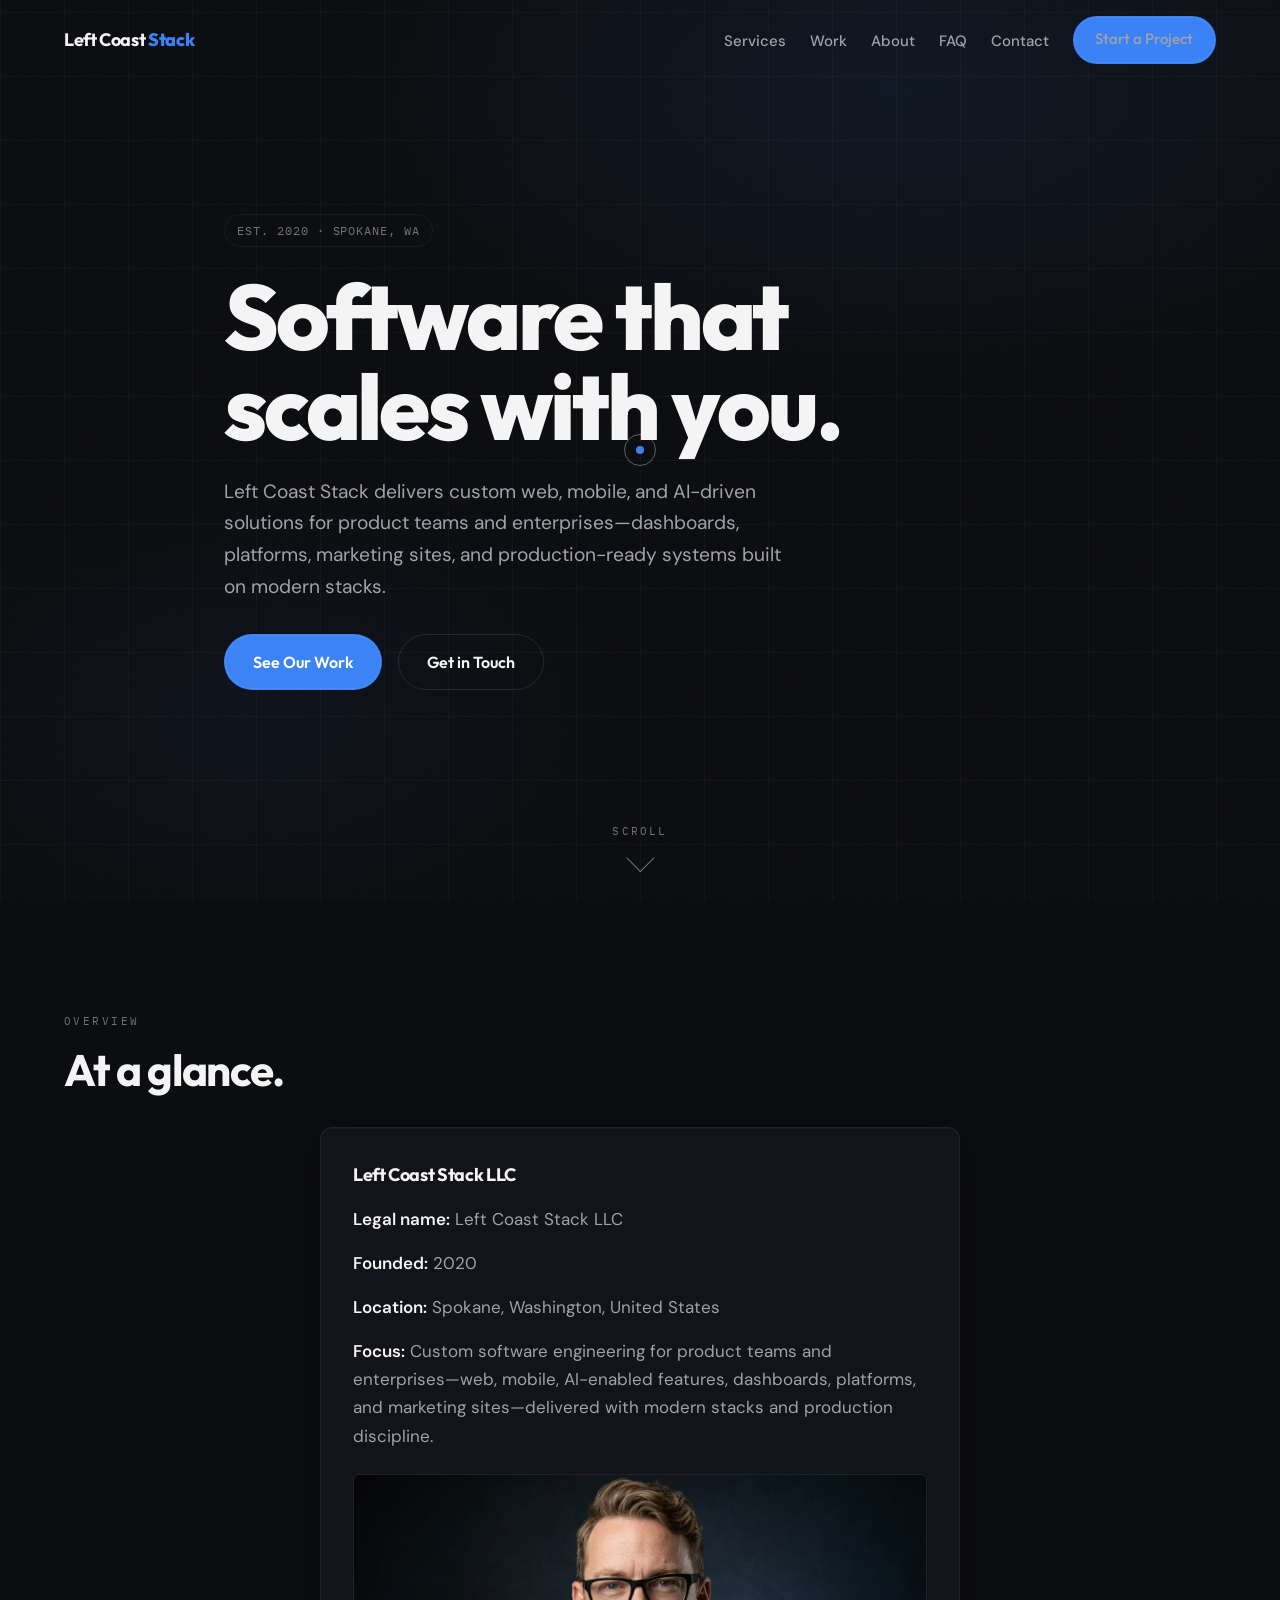
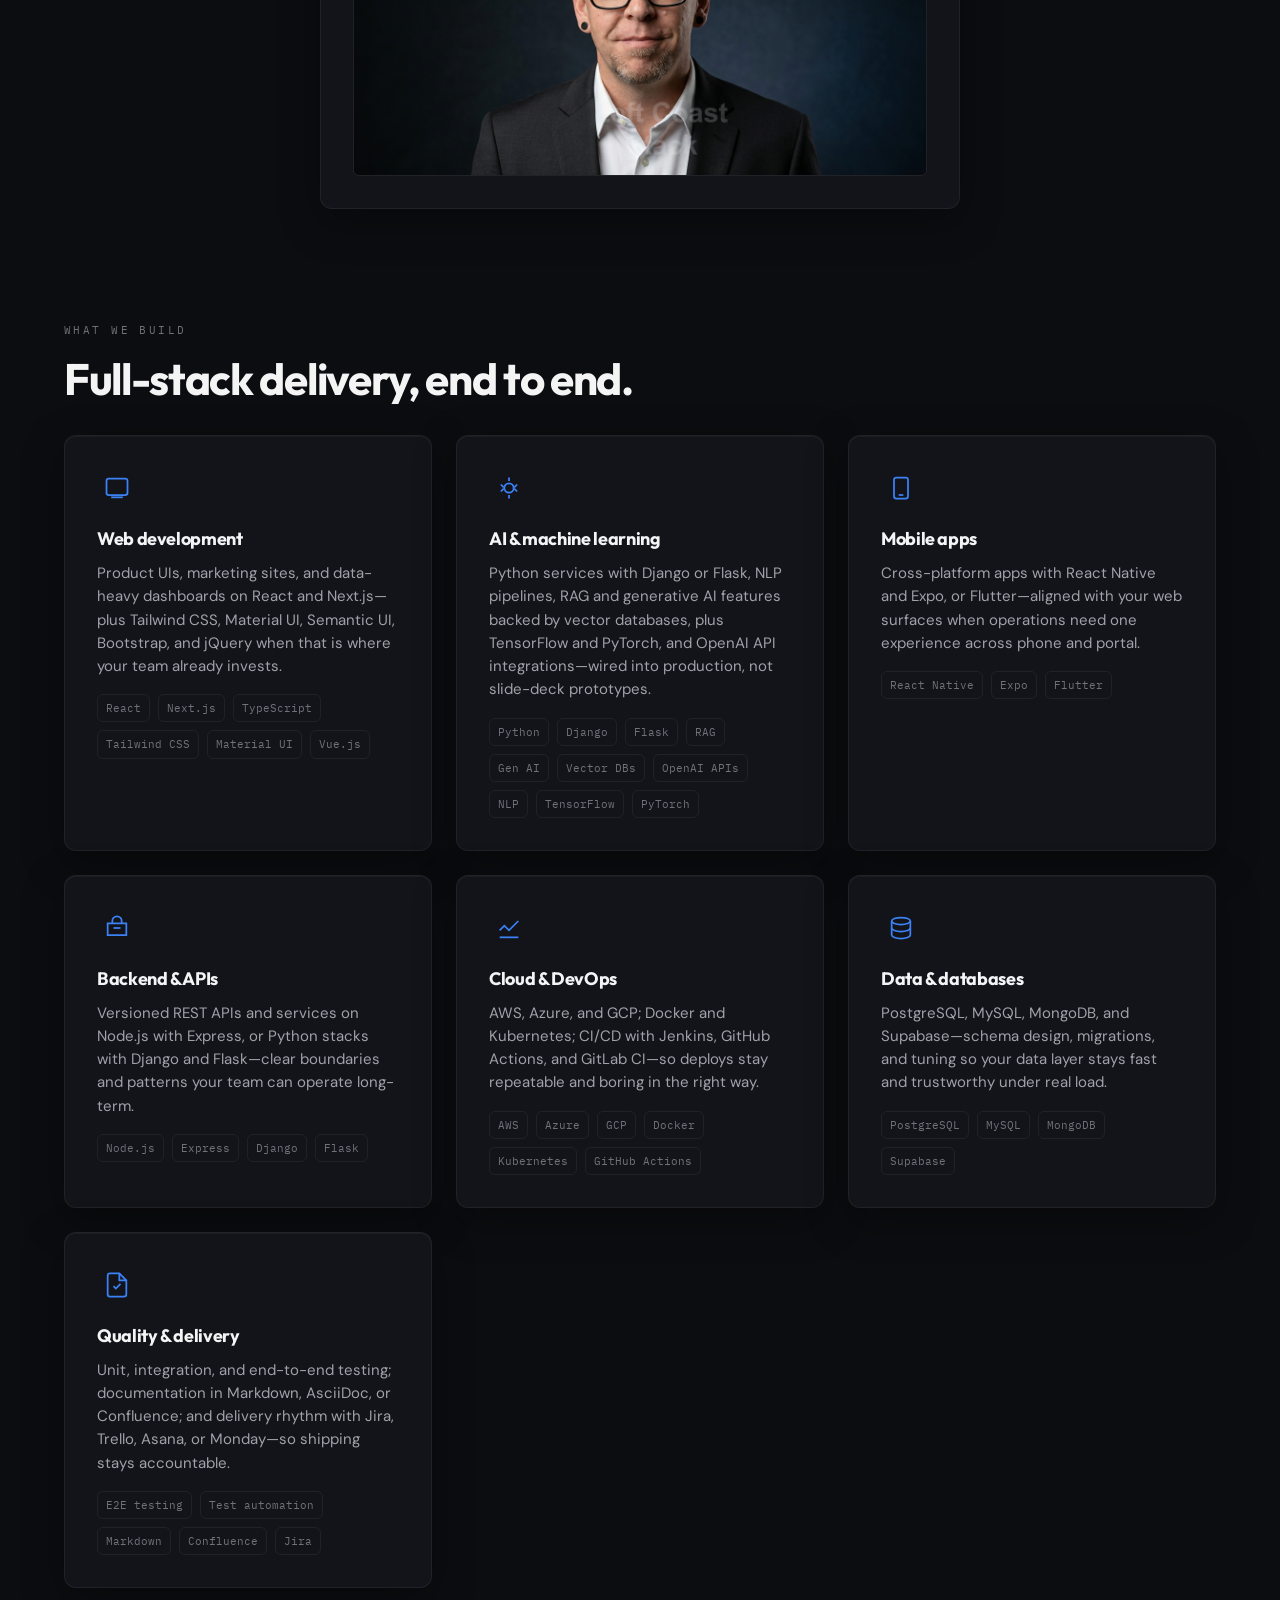
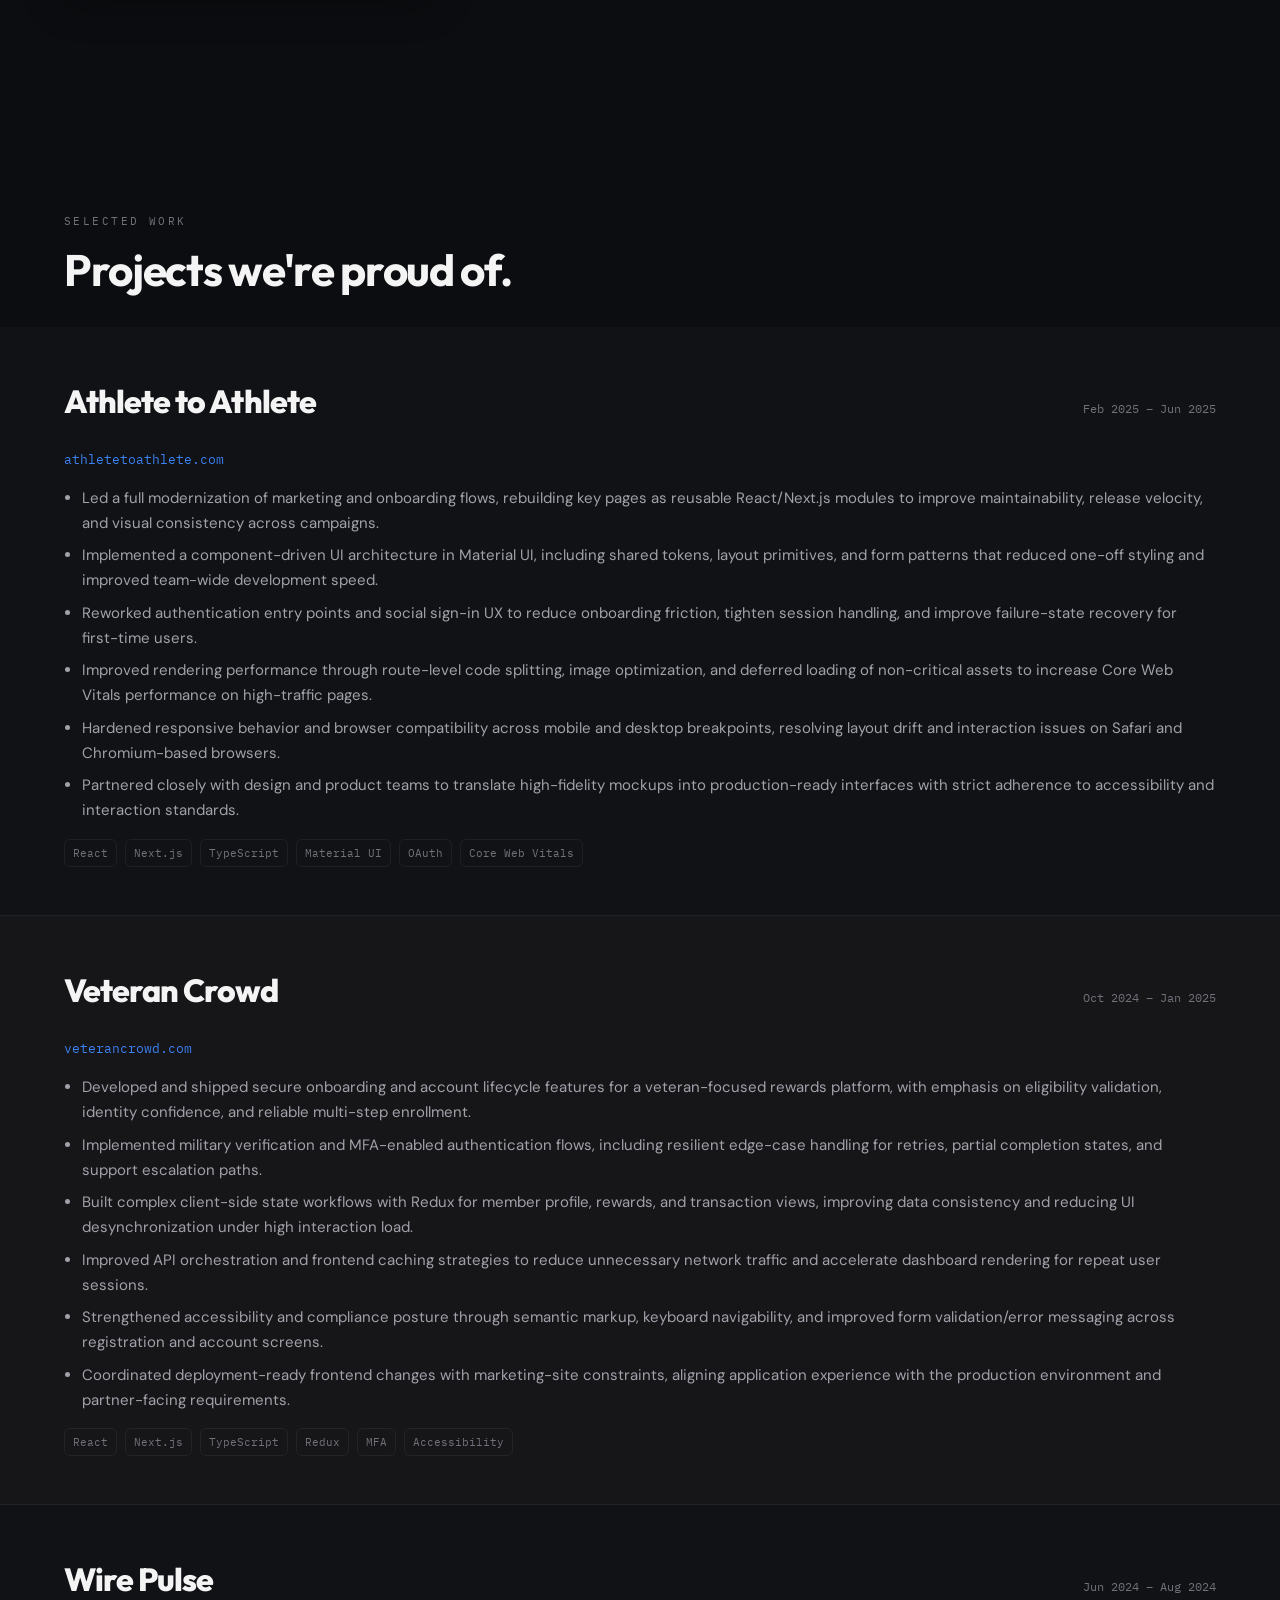
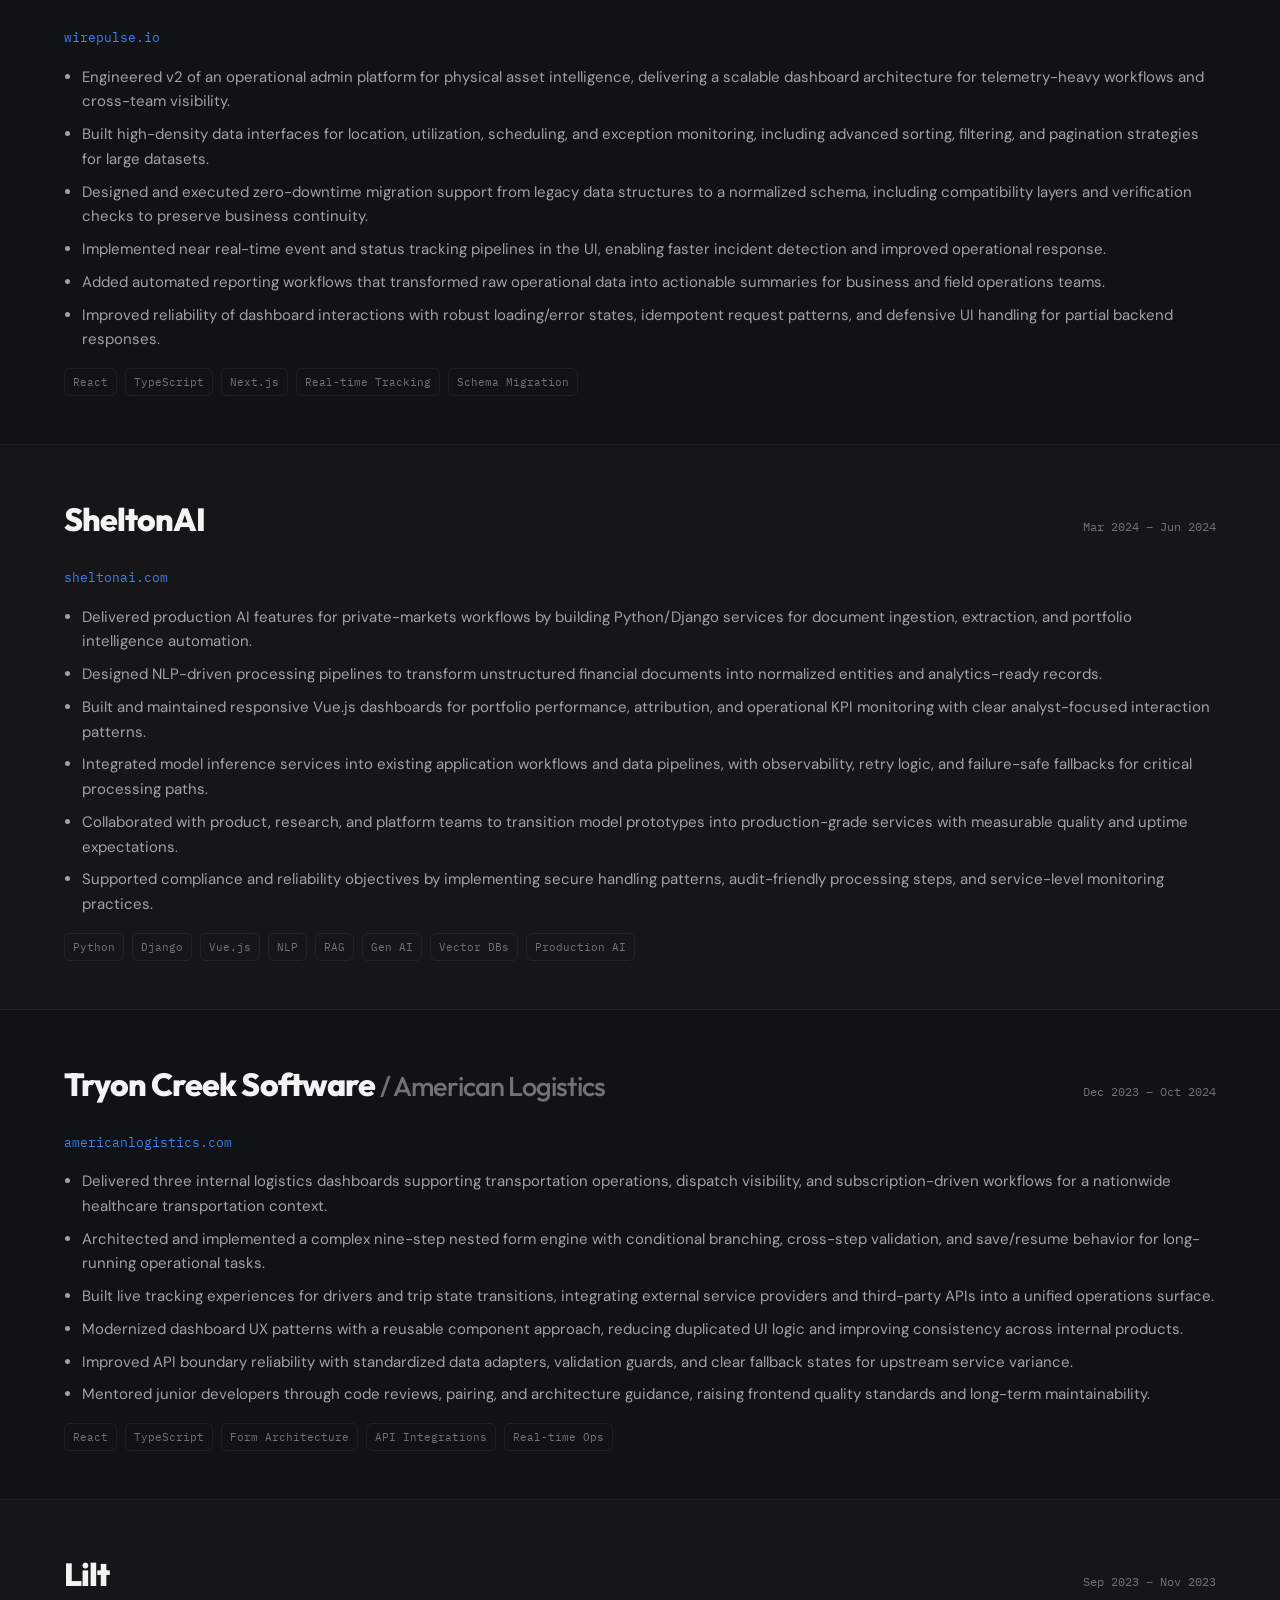
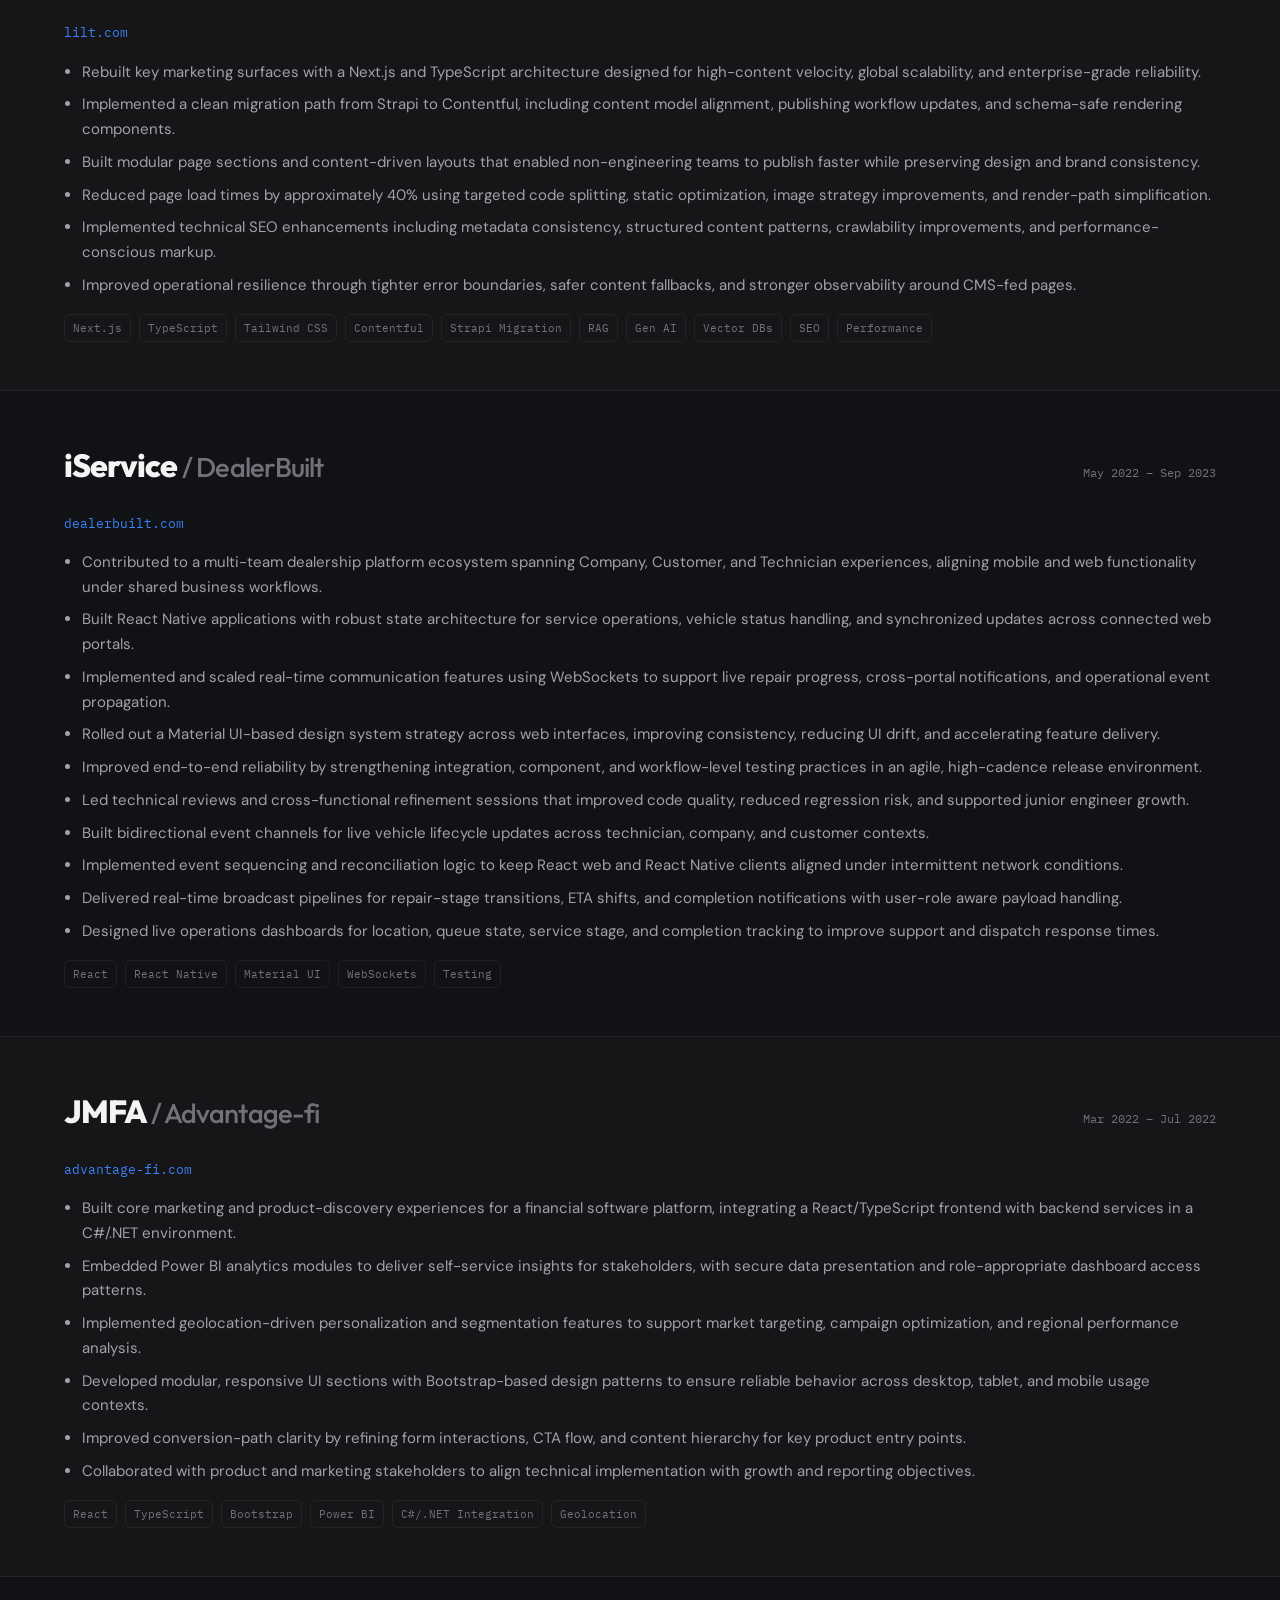
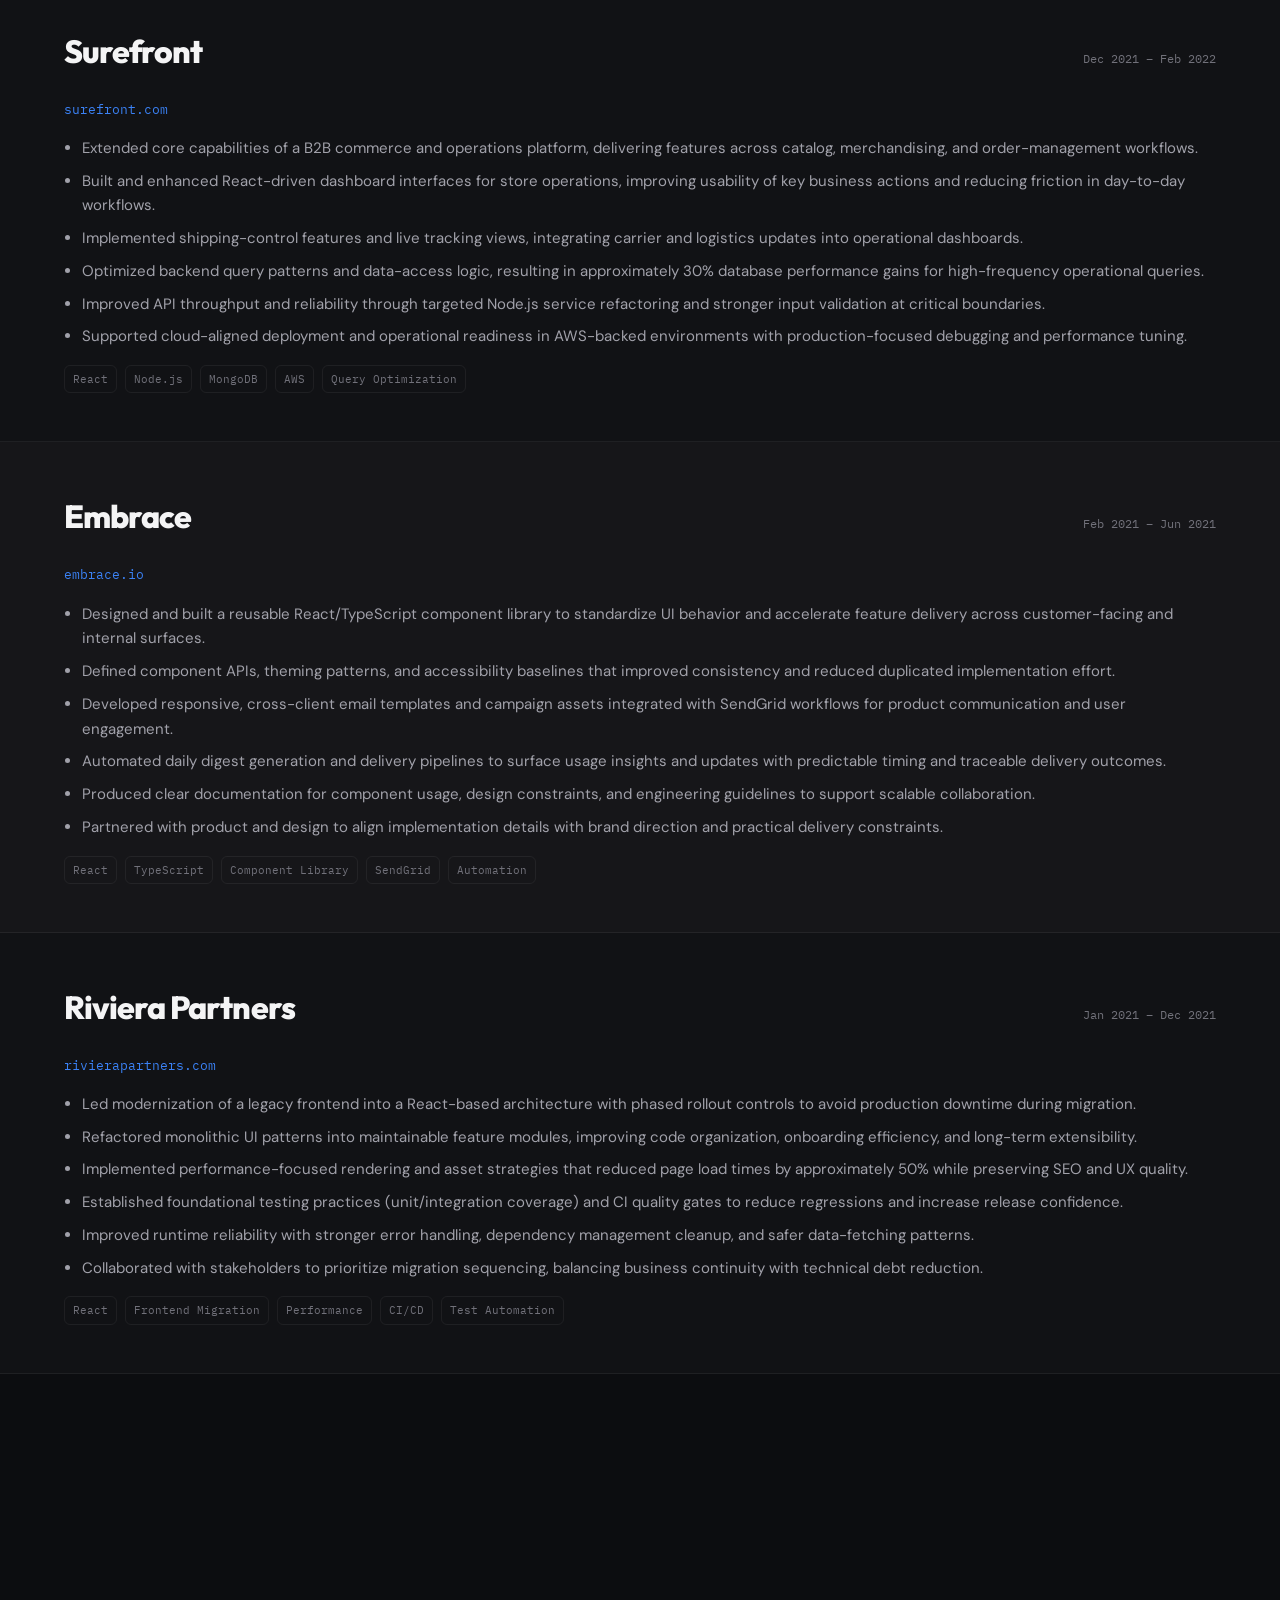
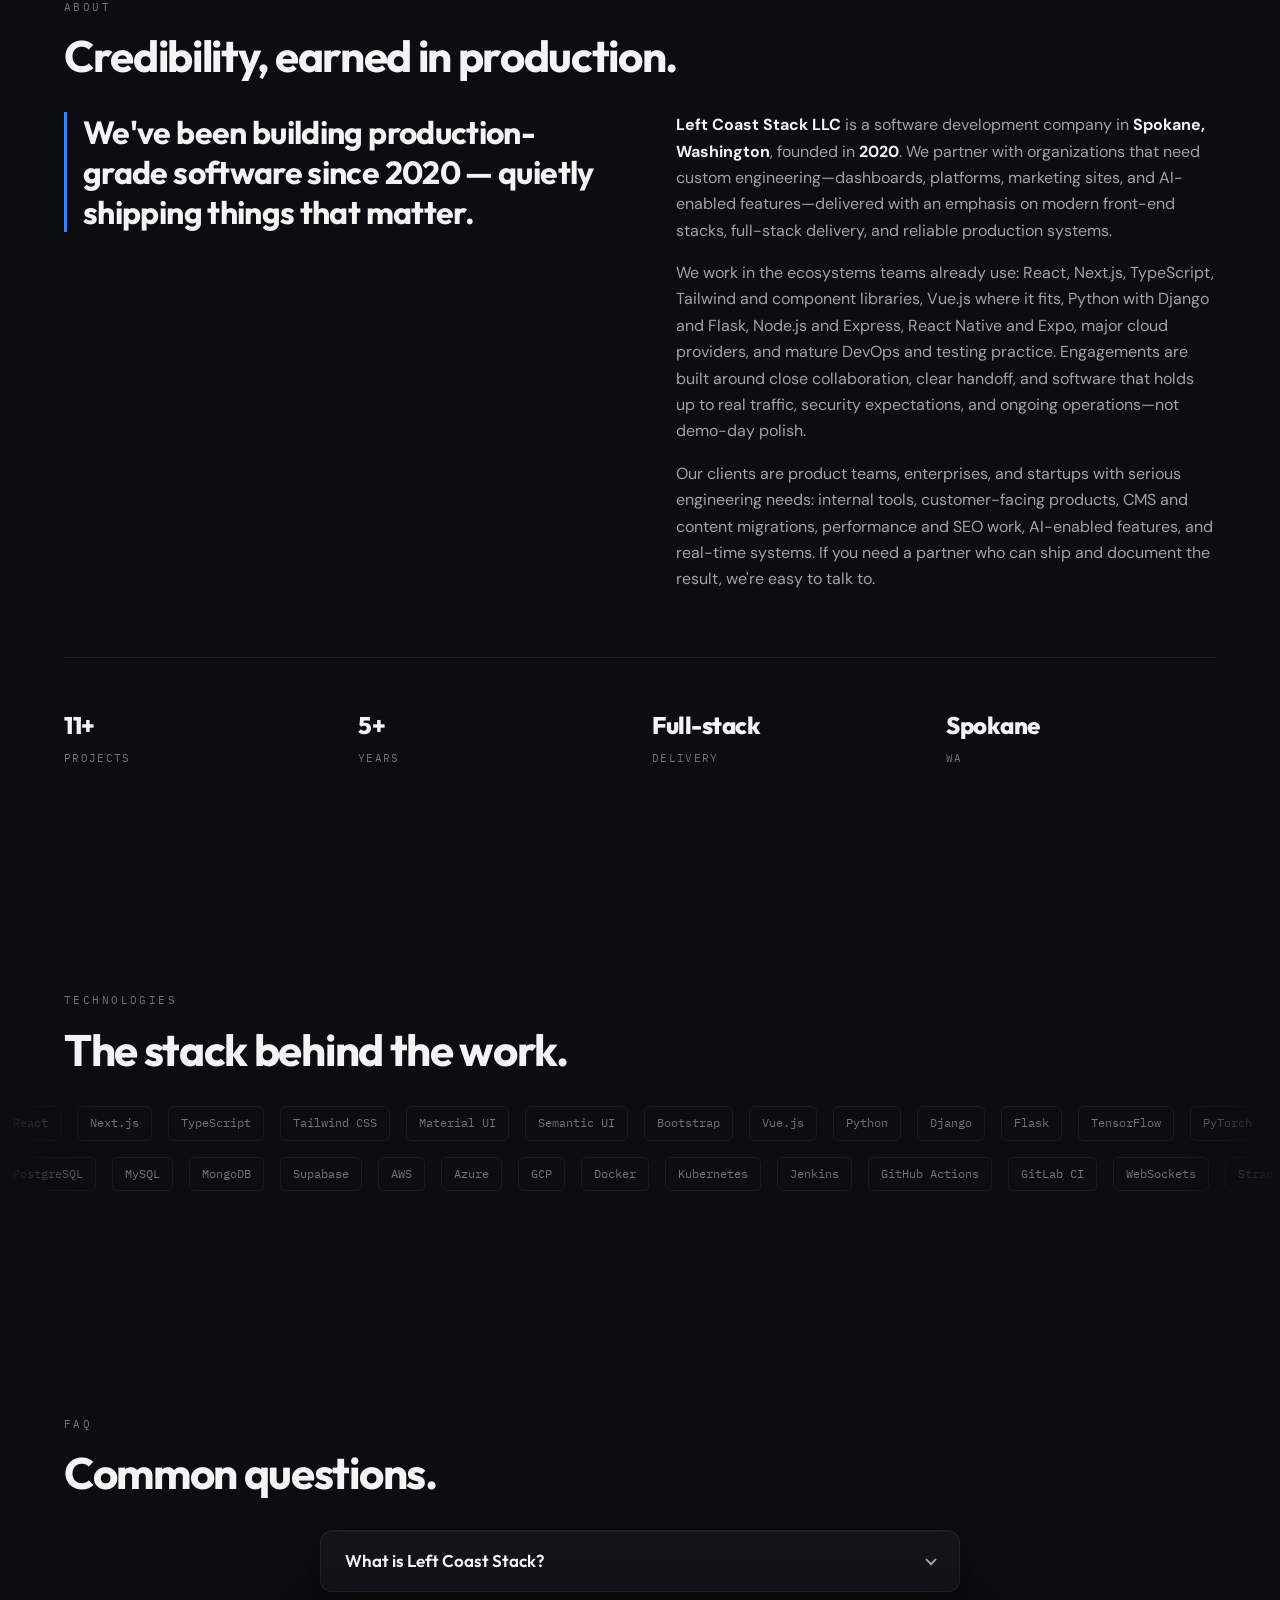
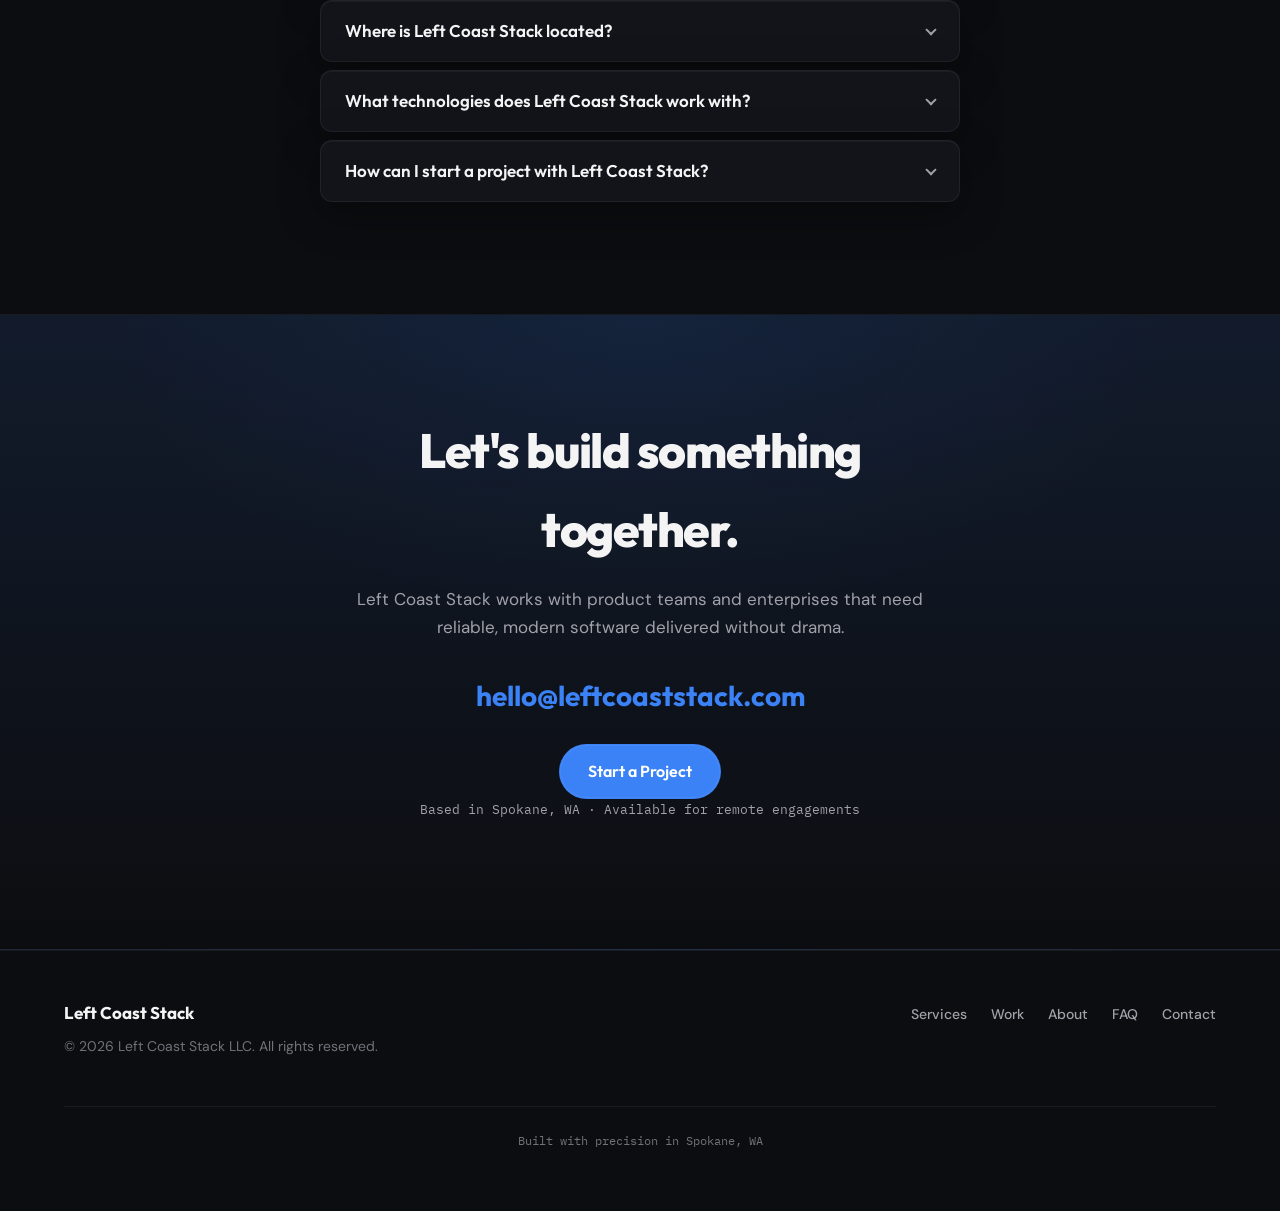
==== commit 797c6244: "fix(overview): structure At a glance facts; brand OG image label - Split legal name, founded, locati" ====
--- a/index.html
+++ b/index.html
@@ -937,14 +937,21 @@
         color: var(--color-text);
       }
 
-      .glance__summary {
+      .glance__facts {
+        margin: 0;
+        display: flex;
+        flex-direction: column;
+        gap: var(--space-md);
+      }
+
+      .glance__line {
         margin: 0;
         color: var(--color-text-muted);
         font-size: 1.0625rem;
         line-height: 1.65;
       }
 
-      .glance__summary strong {
+      .glance__line strong {
         color: var(--color-text);
         font-weight: 600;
       }
@@ -1211,12 +1218,18 @@
           <h2 id="glance-heading" class="section-title reveal" style="--delay: 0.05s">At a glance.</h2>
           <div class="glance__card reveal" style="--delay: 0.1s">
             <h3 class="glance__title">Left Coast Stack LLC</h3>
-            <p class="glance__summary">
-              <strong>Legal name:</strong> Left Coast Stack LLC · <strong>Founded:</strong> 2020 ·
-              <strong>Location:</strong> Spokane, Washington, United States · <strong>Focus:</strong> Custom software
-              engineering for product teams and enterprises—web, mobile, AI-enabled features, dashboards, platforms, and
-              marketing sites—delivered with modern stacks and production discipline.
-            </p>
+            <div class="glance__facts">
+              <p class="glance__line"><strong>Legal name:</strong> Left Coast Stack LLC</p>
+              <p class="glance__line"><strong>Founded:</strong> 2020</p>
+              <p class="glance__line">
+                <strong>Location:</strong> Spokane, Washington, United States
+              </p>
+              <p class="glance__line">
+                <strong>Focus:</strong> Custom software engineering for product teams and enterprises—web, mobile,
+                AI-enabled features, dashboards, platforms, and marketing sites—delivered with modern stacks and production
+                discipline.
+              </p>
+            </div>
             <figure class="glance__figure">
               <img
                 src="og-image.png"
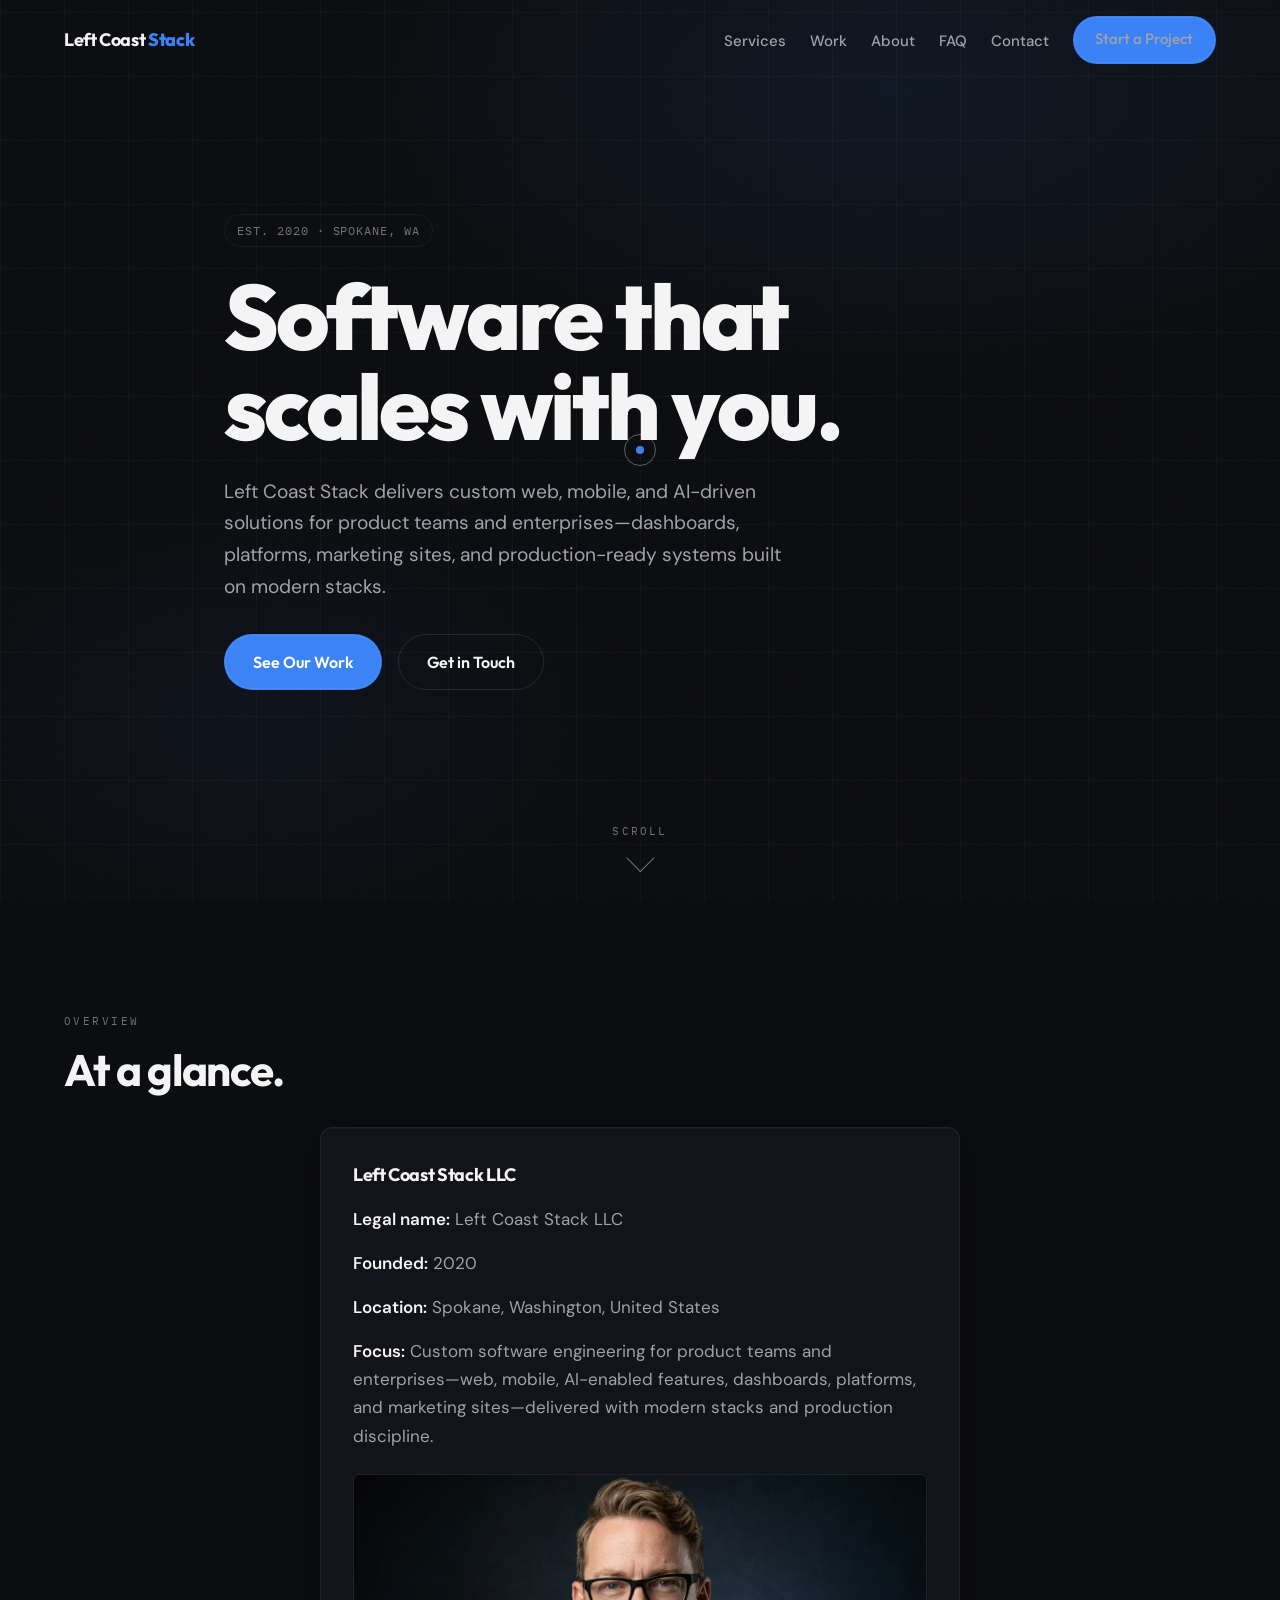
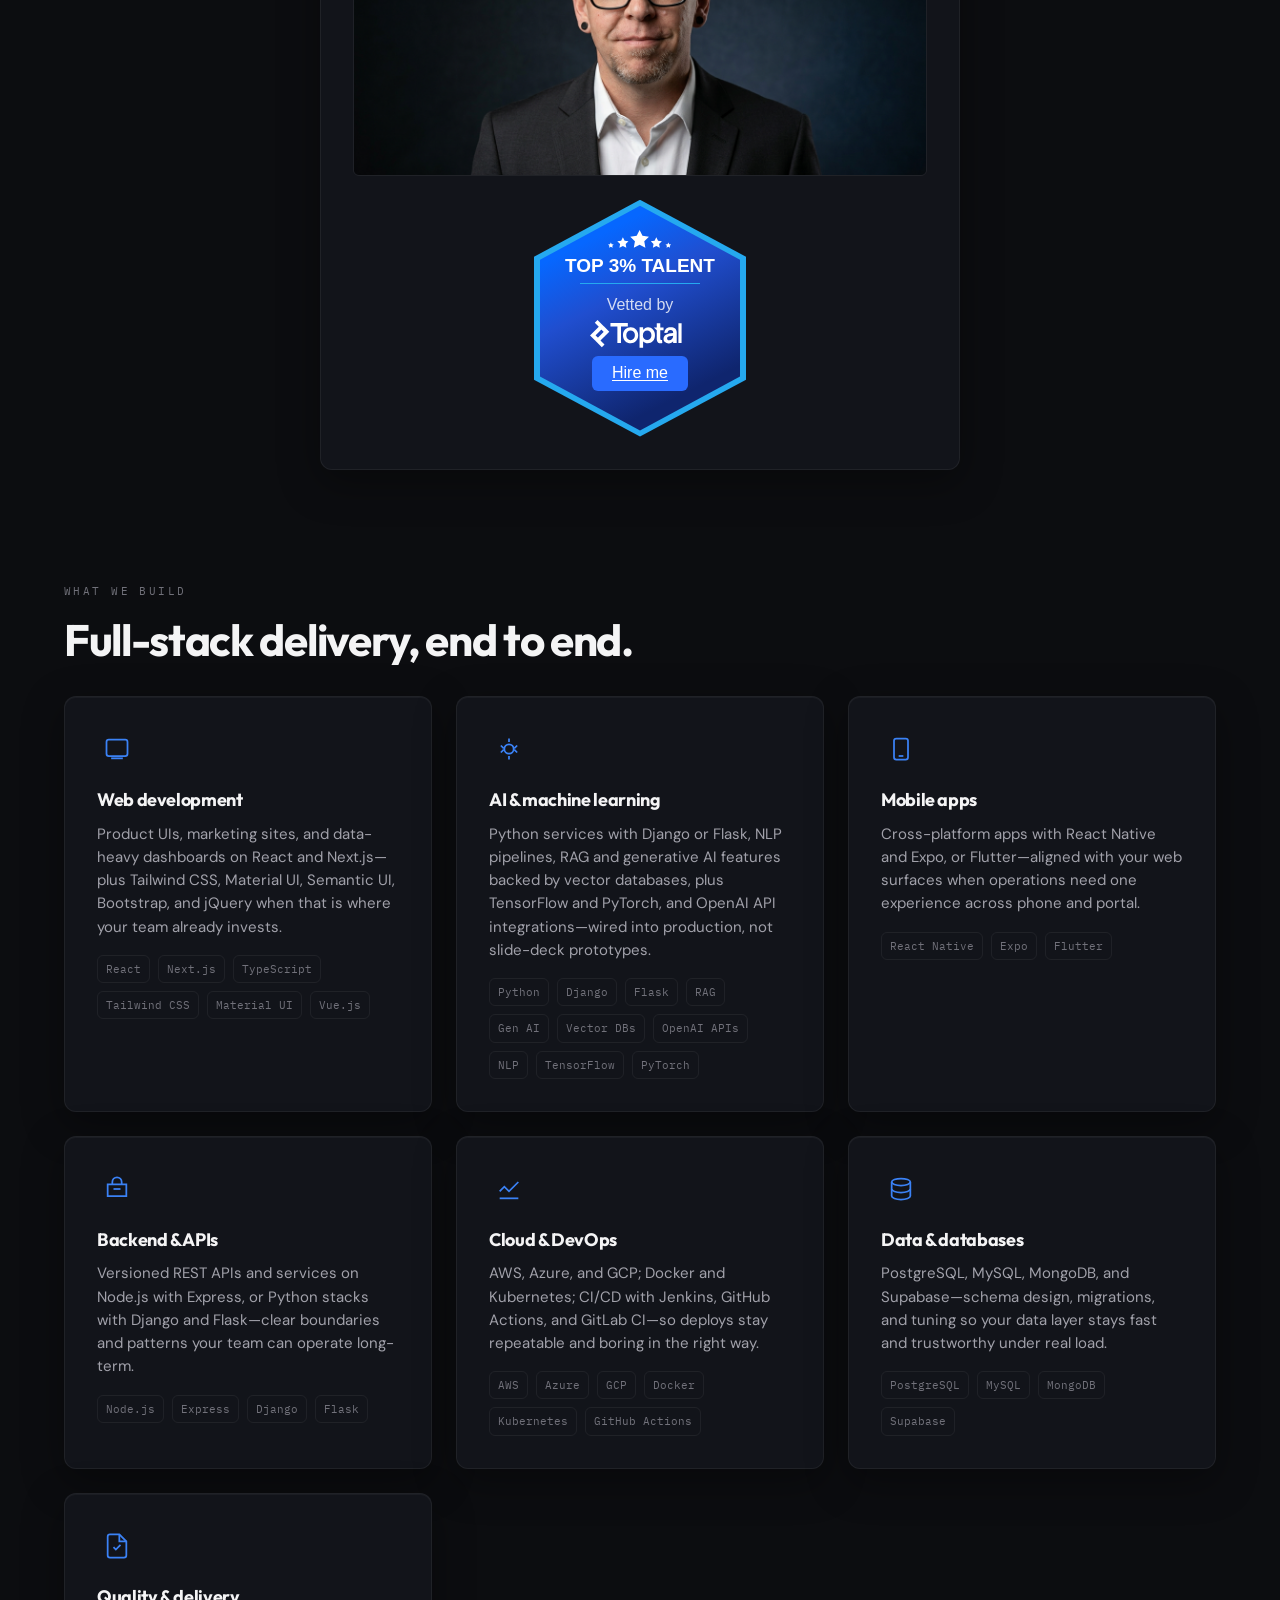
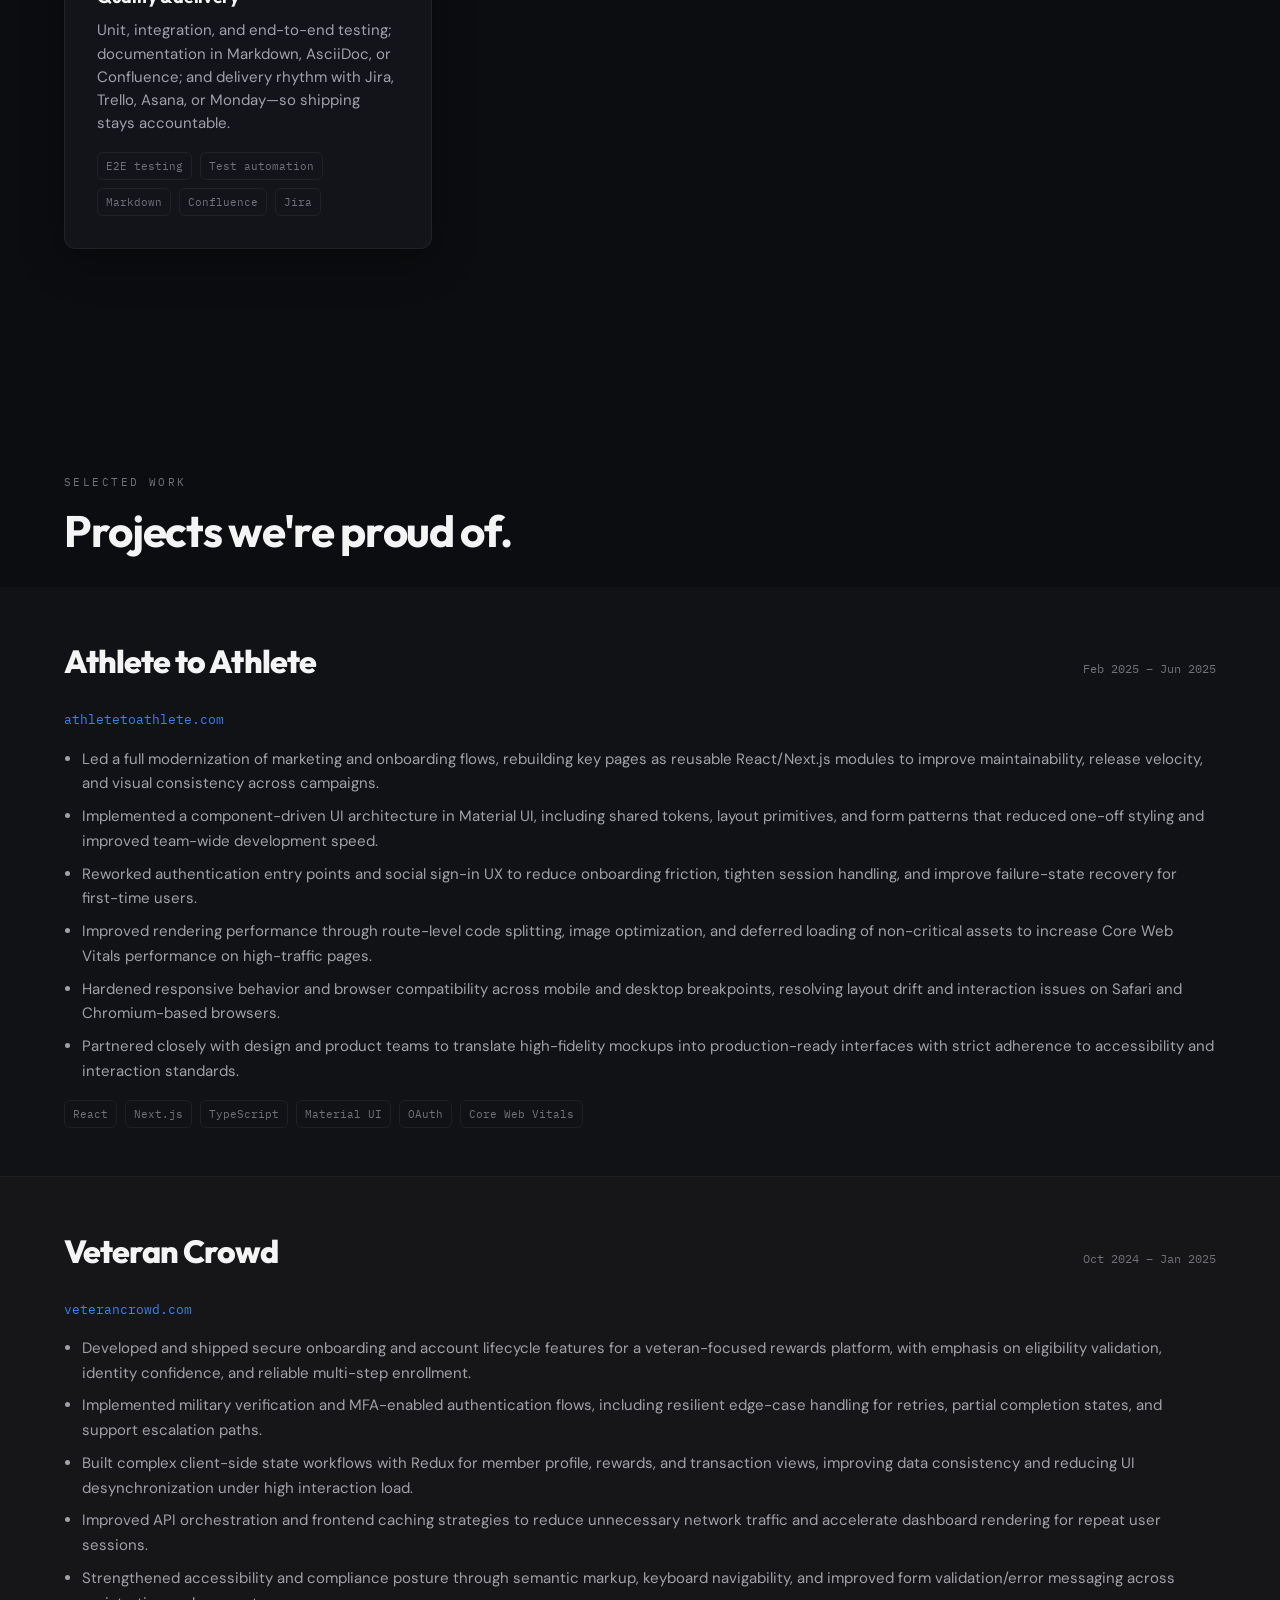
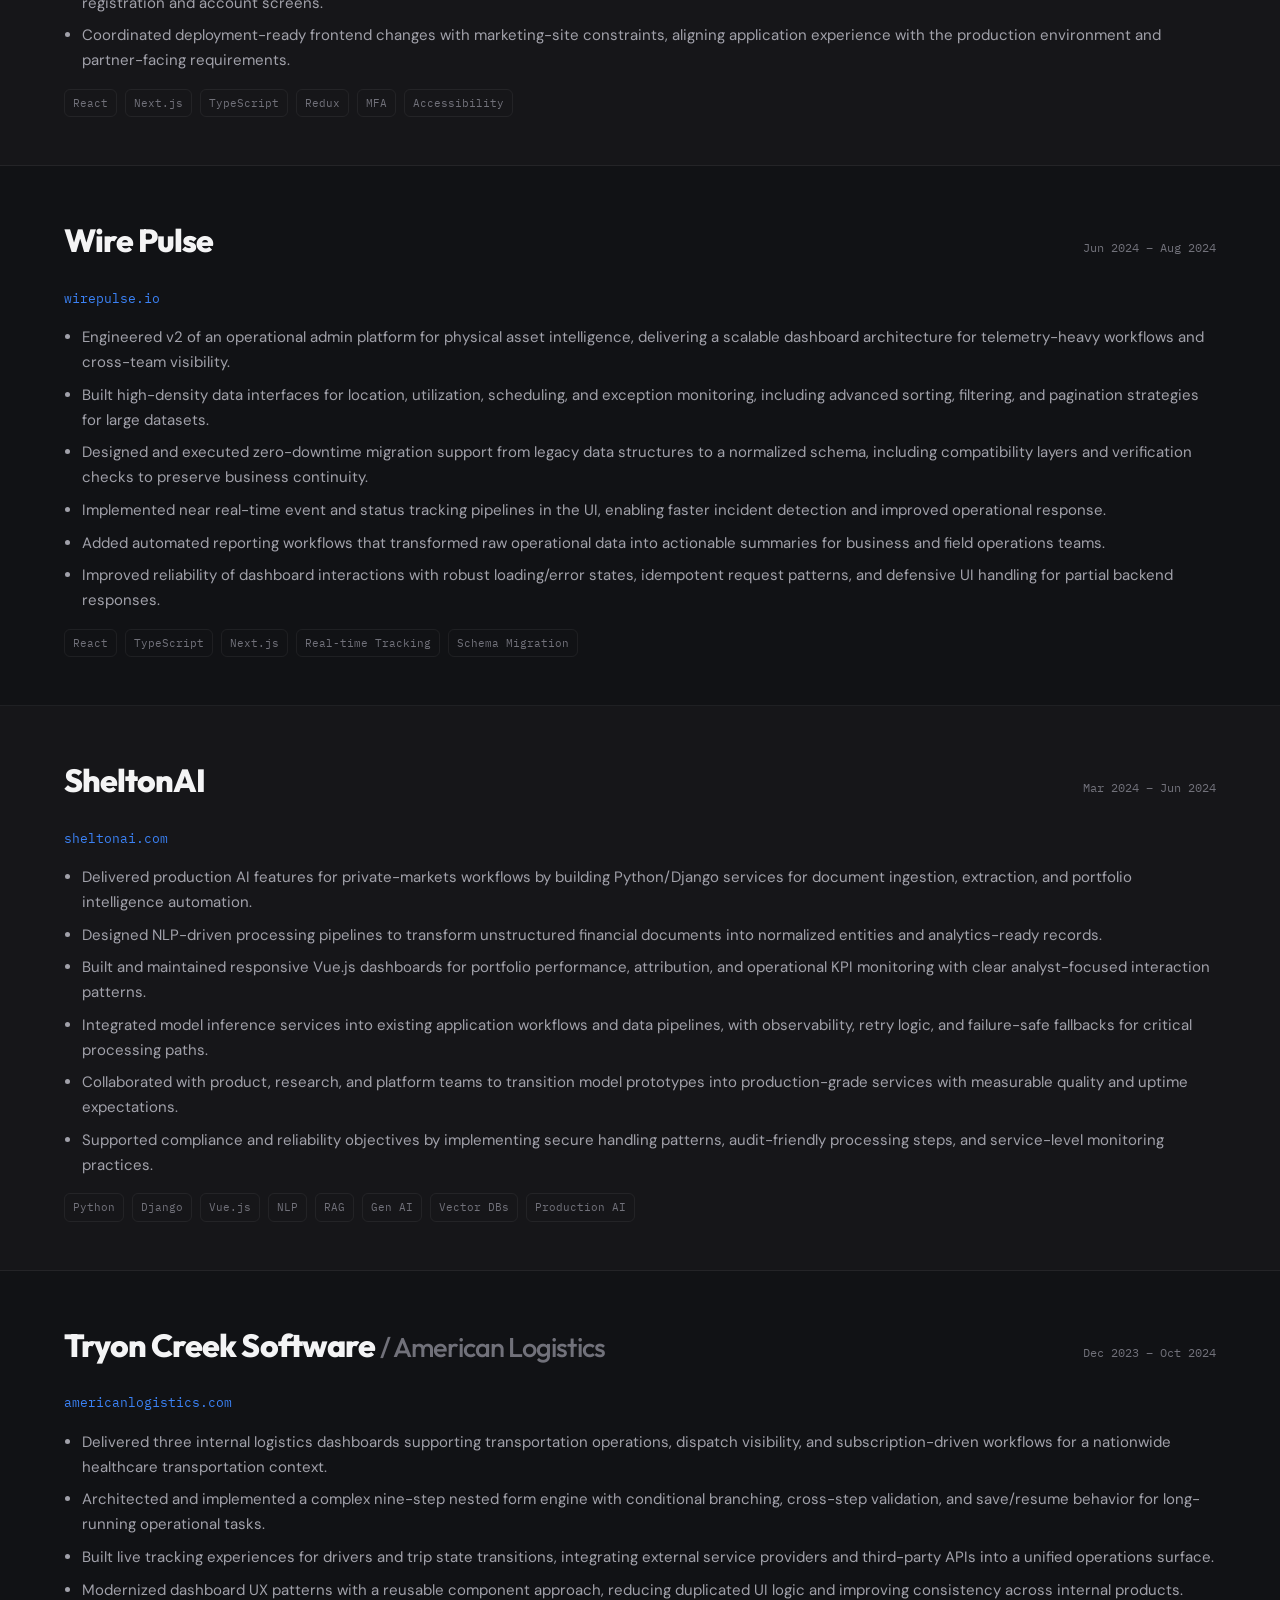
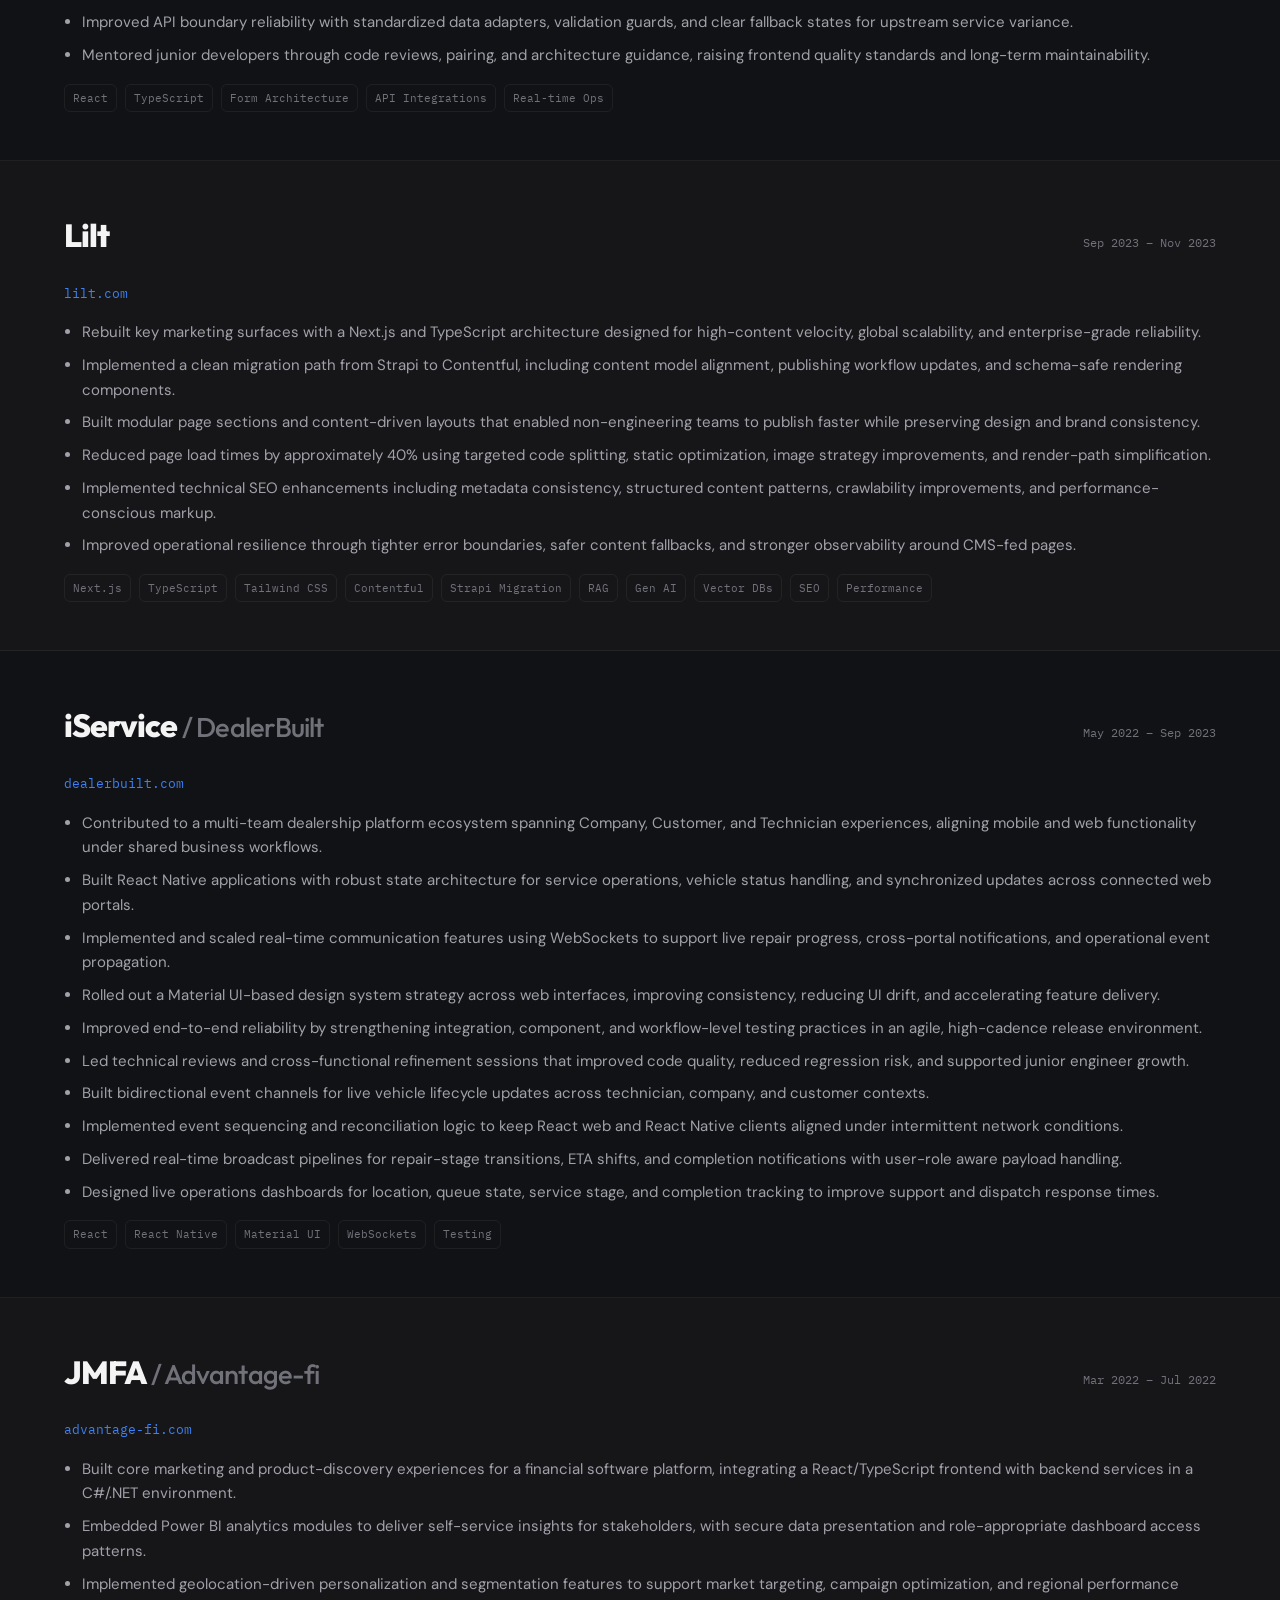
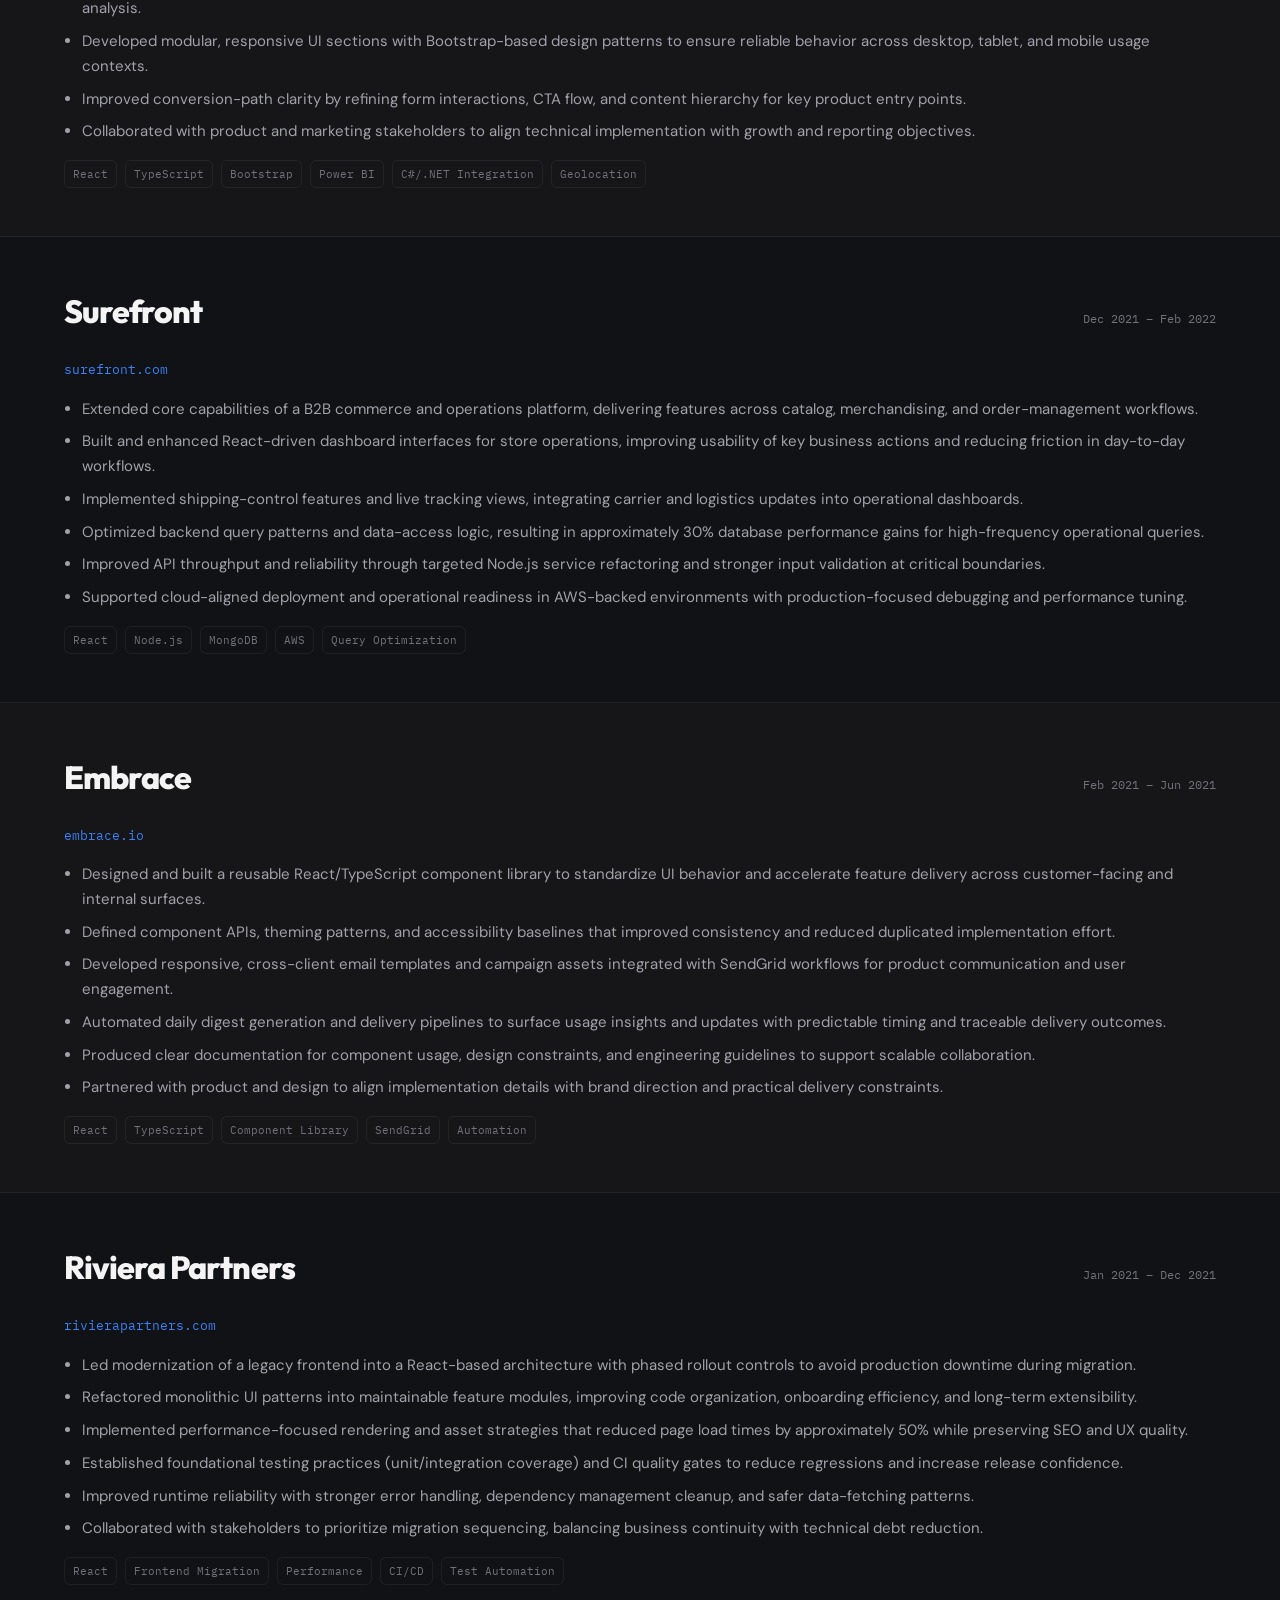
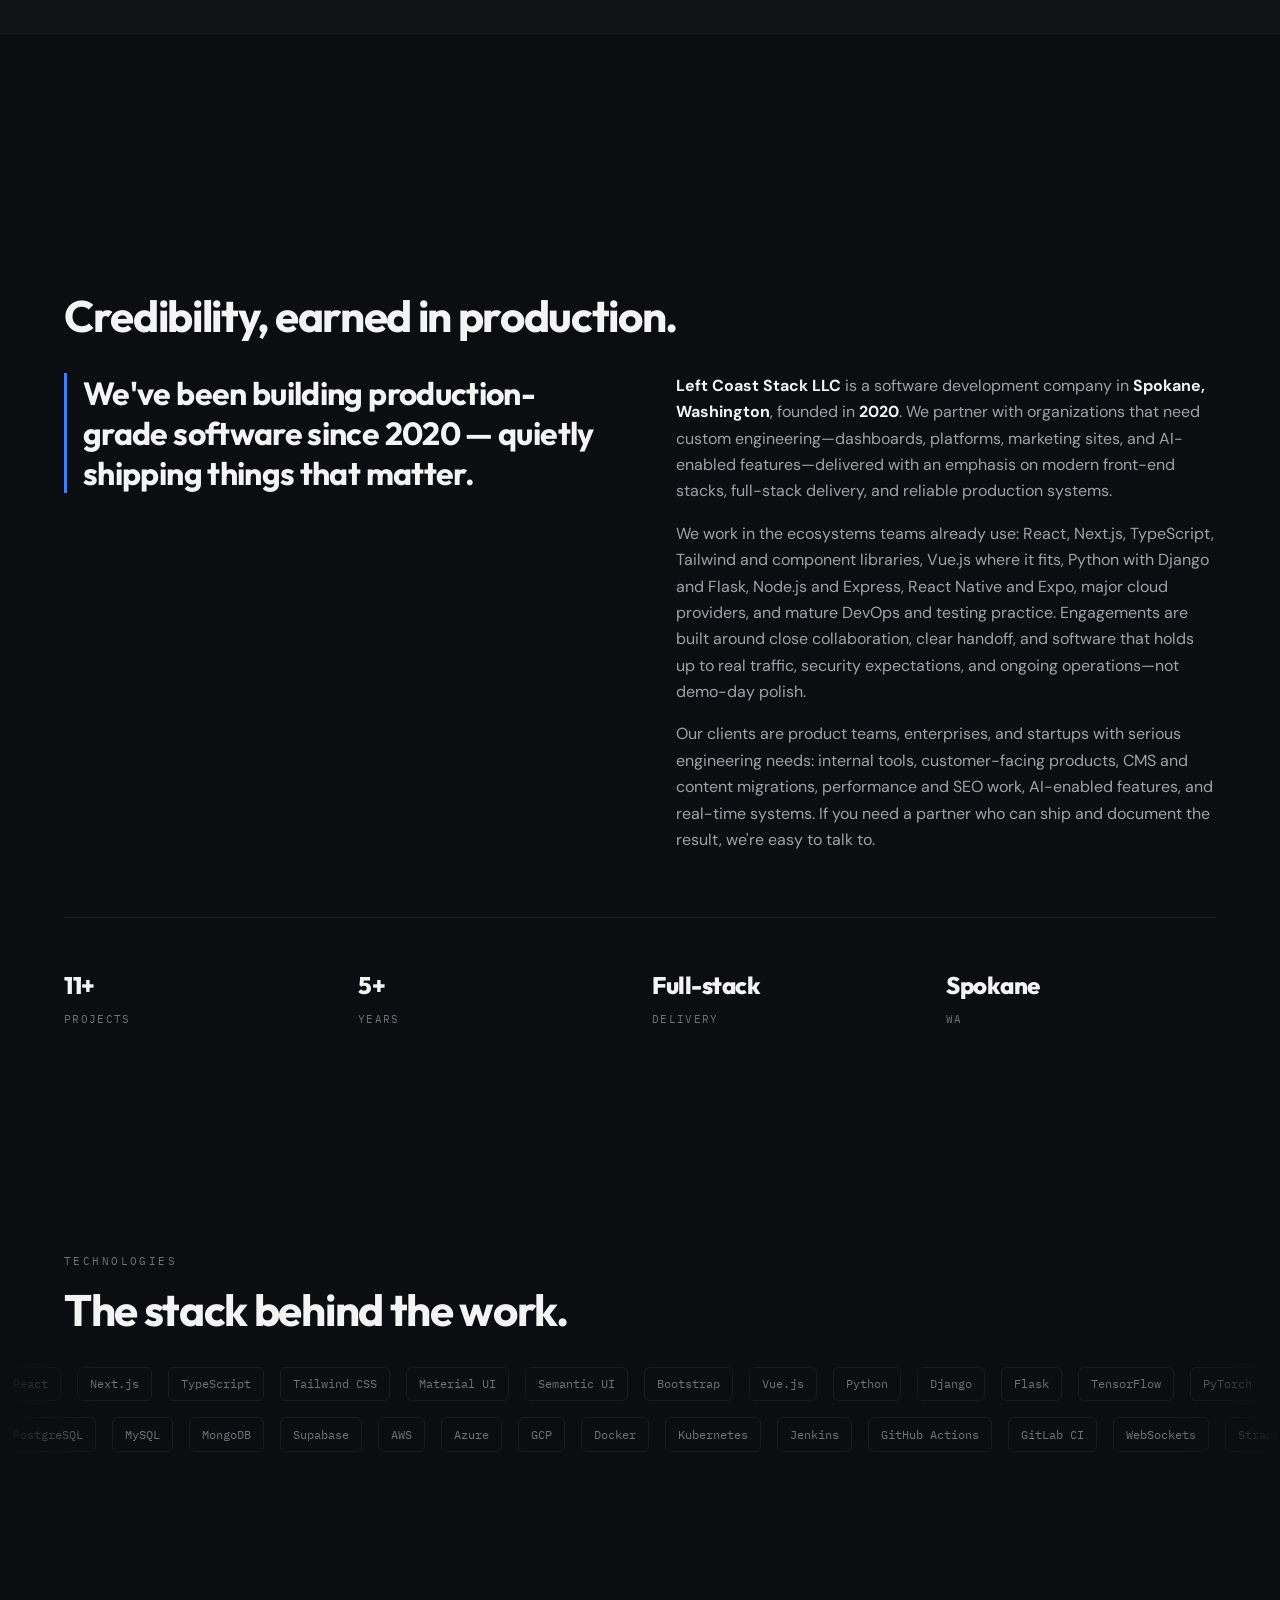
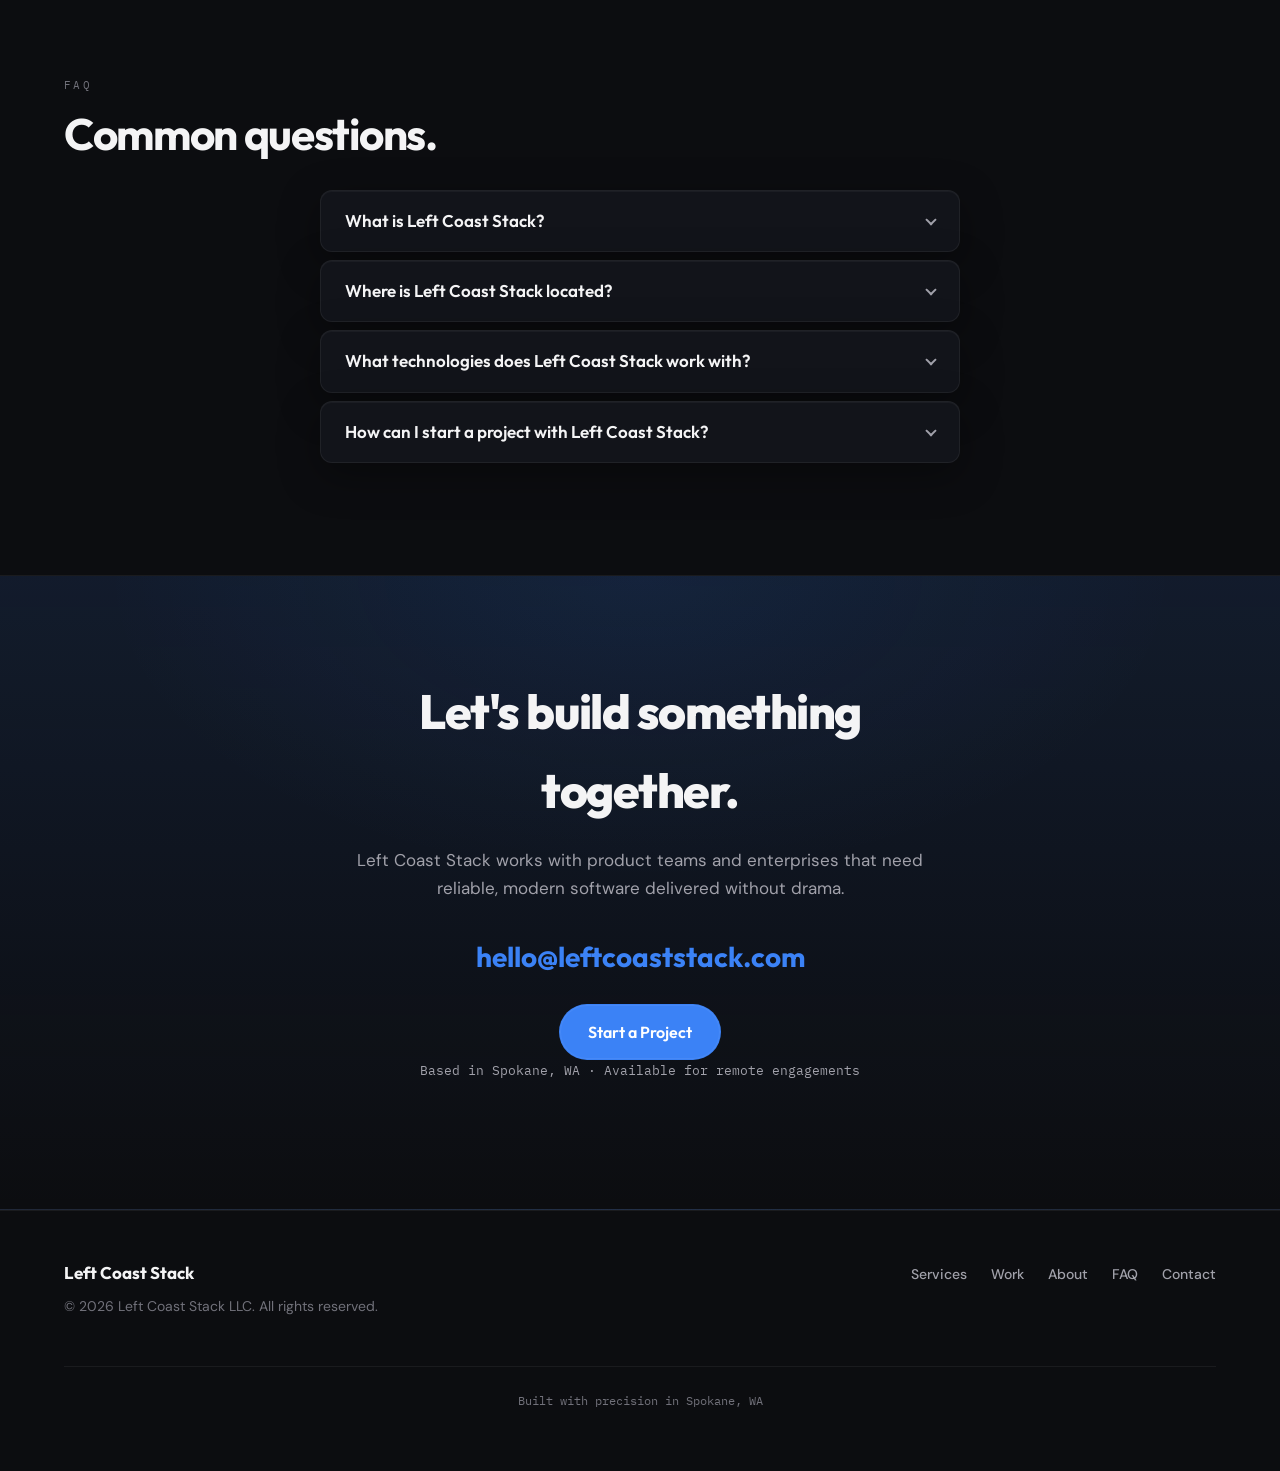
==== commit 2f01e663: "feat(overview): add Toptal Top 3% profile badge to At a Glance section" ====
--- a/index.html
+++ b/index.html
@@ -956,6 +956,70 @@
         font-weight: 600;
       }
 
+      .glance__badge {
+        display: flex;
+        justify-content: center;
+        margin: var(--space-lg) 0 0;
+      }
+
+      .glance__badge #r {
+        font-family: proxima-nova, Arial, sans-serif;
+      }
+
+      .glance__badge .h {
+        display: inline-block;
+        background: #25a9ef;
+        padding: 6px;
+        clip-path: polygon(50% 0, 100% 24%, 100% 76%, 50% 100%, 0 76%, 0 24%);
+      }
+
+      .glance__badge .a {
+        width: 200px;
+        padding: 24px 0 40px;
+        display: flex;
+        flex-direction: column;
+        align-items: center;
+        gap: 8px;
+        color: #fff;
+        text-align: center;
+        background: linear-gradient(153deg, #0667ff 18%, #204ecf 40%, #0f256e 80%);
+        clip-path: polygon(50% 0, 100% 24%, 100% 76%, 50% 100%, 0 76%, 0 24%);
+        box-shadow: 0 28px 50px rgba(6, 30, 96, 0.35);
+      }
+
+      .glance__badge .b {
+        margin: 0;
+        font-size: 19px;
+        font-weight: 700;
+        line-height: 1;
+      }
+
+      .glance__badge .c {
+        width: 120px;
+        height: 1px;
+        background: #25a9ef;
+      }
+
+      .glance__badge .d {
+        font-size: 16px;
+        opacity: 0.8;
+        margin-bottom: -6px;
+      }
+
+      .glance__badge .f {
+        display: inline-flex;
+        align-items: center;
+        justify-content: center;
+        padding: 4px 20px;
+        border-radius: 6px;
+        background: #296bff;
+        color: #fff;
+        font-size: 16px;
+        font-weight: 500;
+        text-decoration-thickness: 0.5px;
+        text-underline-offset: 2px;
+      }
+
       .glance__figure {
         margin: var(--space-lg) 0 0;
         padding: 0;
@@ -1240,6 +1304,18 @@
                 decoding="async"
               />
             </figure>
+            <div class="glance__badge reveal" style="--delay: 0.15s">
+              <div id="r">
+                <div class="h"><div class="a">
+                  <svg width="64" viewBox="0 0 60 17" xmlns="http://www.w3.org/2000/svg"><path d="m20.85 6.38 6.06-.89 2.72-5.49 2.71 5.49 6.06.89-4.39 4.28 1.04 6.03-5.42-2.85-5.43 2.85 1.04-6.03zm33.06 7.17 1.85-.27.82-1.67.83 1.67 1.84.27-1.33 1.31.31 1.83-1.65-.87-1.66.87.32-1.83zm-3.38-3.01-3.61-.52-1.61-3.26-1.62 3.26-3.6.52 2.6 2.55-.61 3.59 3.23-1.69 3.21 1.69-.61-3.59zm-45.19 3.01-1.85-.27-.82-1.67-.83 1.67-1.84.27 1.33 1.31-.31 1.83 1.65-.87 1.65.87-.31-1.83zm3.38-3.01 3.61-.52 1.61-3.26 1.61 3.26 3.61.52-2.6 2.55.61 3.59-3.23-1.69-3.22 1.69.62-3.59z" fill="#fff"/></svg>
+                  <h3 class="b">TOP 3% TALENT</h3>
+                  <div class="c"></div>
+                  <span class="d">Vetted by</span>
+                  <svg viewBox="0 0 108 30" width="100" xmlns="http://www.w3.org/2000/svg"><g clip-rule="evenodd" fill="#fff" fill-rule="evenodd"><path d="m8.11 0 6.71 6.7c.05.05.09.1.15.15l5.85 5.85-9.51 9.46 4.35 4.36-2.91 2.89-6.66-6.66c-.08-.07-.16-.15-.24-.23l-5.85-5.84 9.48-9.43-4.32-4.31zm4.25 10.5c-.09-.02-.18-.02-.26 0-.09.03-.16.07-.32.22l-5.41 5.39c-.16.16-.2.23-.22.31-.03.09-.03.18 0 .26.02.09.07.17.22.32l1.72 1.72c.15.15.22.19.31.22.09.02.17.02.26 0 .09-.03.16-.07.31-.22l5.41-5.39c.16-.15.2-.23.23-.31.02-.09.02-.17 0-.26s-.07-.16-.22-.31l-1.72-1.72c-.15-.16-.23-.2-.31-.23z"/><path d="m62.65 7.76c2.11 0 3.91.82 5.34 2.4 1.46 1.53 2.19 3.64 2.18 6.26 0 2.56-.75 4.8-2.24 6.38-1.47 1.57-3.34 2.37-5.58 2.37-1.93-.01-3.68-.7-4.84-1.89l-.16-.17-.01 6.75-3.82-.01v-.28l.04-21.61h3.8l-.01 2.64c1.25-1.41 3.26-2.84 5.3-2.84zm24.45.06c2.18 0 3.68.49 4.84 1.44 1.11.92 1.7 2.56 1.75 4.29v.26l-.02 11.14h-3.87v-.46c0-.48 0-.97 0-1.47-1.12 1.55-2.68 2.3-4.76 2.3-1.65 0-3.05-.5-4.07-1.43-1.03-.94-1.58-2.23-1.58-3.73.02-2.83 2.02-4.79 5.52-5.4l.27-.05 4.64-.73v-.37c0-.78-.23-1.72-.69-2.11-.47-.4-1.04-.73-2.03-.73-2.73 0-3.29 2.01-3.32 3.02v.09l-3.42.04c0-1.49.69-3.42 2.08-4.63 1.12-.97 2.75-1.42 4.33-1.47h.3zm-14.98-4.36h3.81l-.01 4.56h3.53v3.18l-3.54-.01-.01 8.54c0 .94.19 1.56.6 1.85.43.3 1.3.02 1.3.02l.34 3.32s-1.2.31-1.96.31c-.99 0-1.84-.25-2.49-.75-1.06-.8-1.6-2.2-1.6-4.17l.02-9.12-3.19-3.19 3.2.01zm-22.46 6.8c1.1 1.13 2.41 3.14 2.4 6.26-.01 3.11-1.32 5.11-2.41 6.24-1.5 1.54-3.54 2.42-5.59 2.42-.08 0-.16 0-.25-.01-2.19-.01-4.13-.79-5.75-2.33-1.63-1.55-2.46-3.68-2.46-6.36s.84-4.82 2.47-6.36c1.62-1.53 3.55-2.3 5.75-2.3 2.17-.07 4.29.83 5.84 2.44zm-8.81-7.04v3.77l-7.36.01.02 17.97-3.97-.01v-.34l.03-17.63h-7.51l.01-3.77zm54.68.25 3.42.01v.09l-.03 21.38-3.42-.01v-.1zm-5.71 13.58-3.81.64c-1.86.32-2.72 1.04-2.73 2.3-.01 1.15.81 1.92 2.09 1.99h.16.02c2.44 0 4.17-1.9 4.26-4.67l.01-.22zm-46.02-5.84c-1.28 0-2.39.49-3.29 1.47-.88.96-1.33 2.24-1.33 3.81 0 1.58.45 2.86 1.33 3.82.89.98 2 1.47 3.28 1.48 1.3 0 2.42-.49 3.31-1.47.9-.98 1.35-2.26 1.36-3.81.01-1.56-.45-2.84-1.35-3.82s-2.01-1.48-3.31-1.48zm17.94.12h-.02c-1.28 0-2.34.46-3.24 1.43-.9.94-1.35 2.16-1.36 3.63 0 1.49.45 2.83 1.35 3.8.92.95 1.98 1.42 3.25 1.42 1.29 0 2.38-.48 3.25-1.41.91-.97 1.35-2.3 1.36-3.79 0-1.48-.46-2.7-1.34-3.63-.87-.96-1.96-1.45-3.25-1.45z"/></g></svg>
+                  <a target="_blank" class="f" href="https://www.toptal.com/developers/resume/jt-mchorse#qz6R2R">Hire me</a>
+                </div></div>
+              </div>
+            </div>
           </div>
         </div>
       </section>
